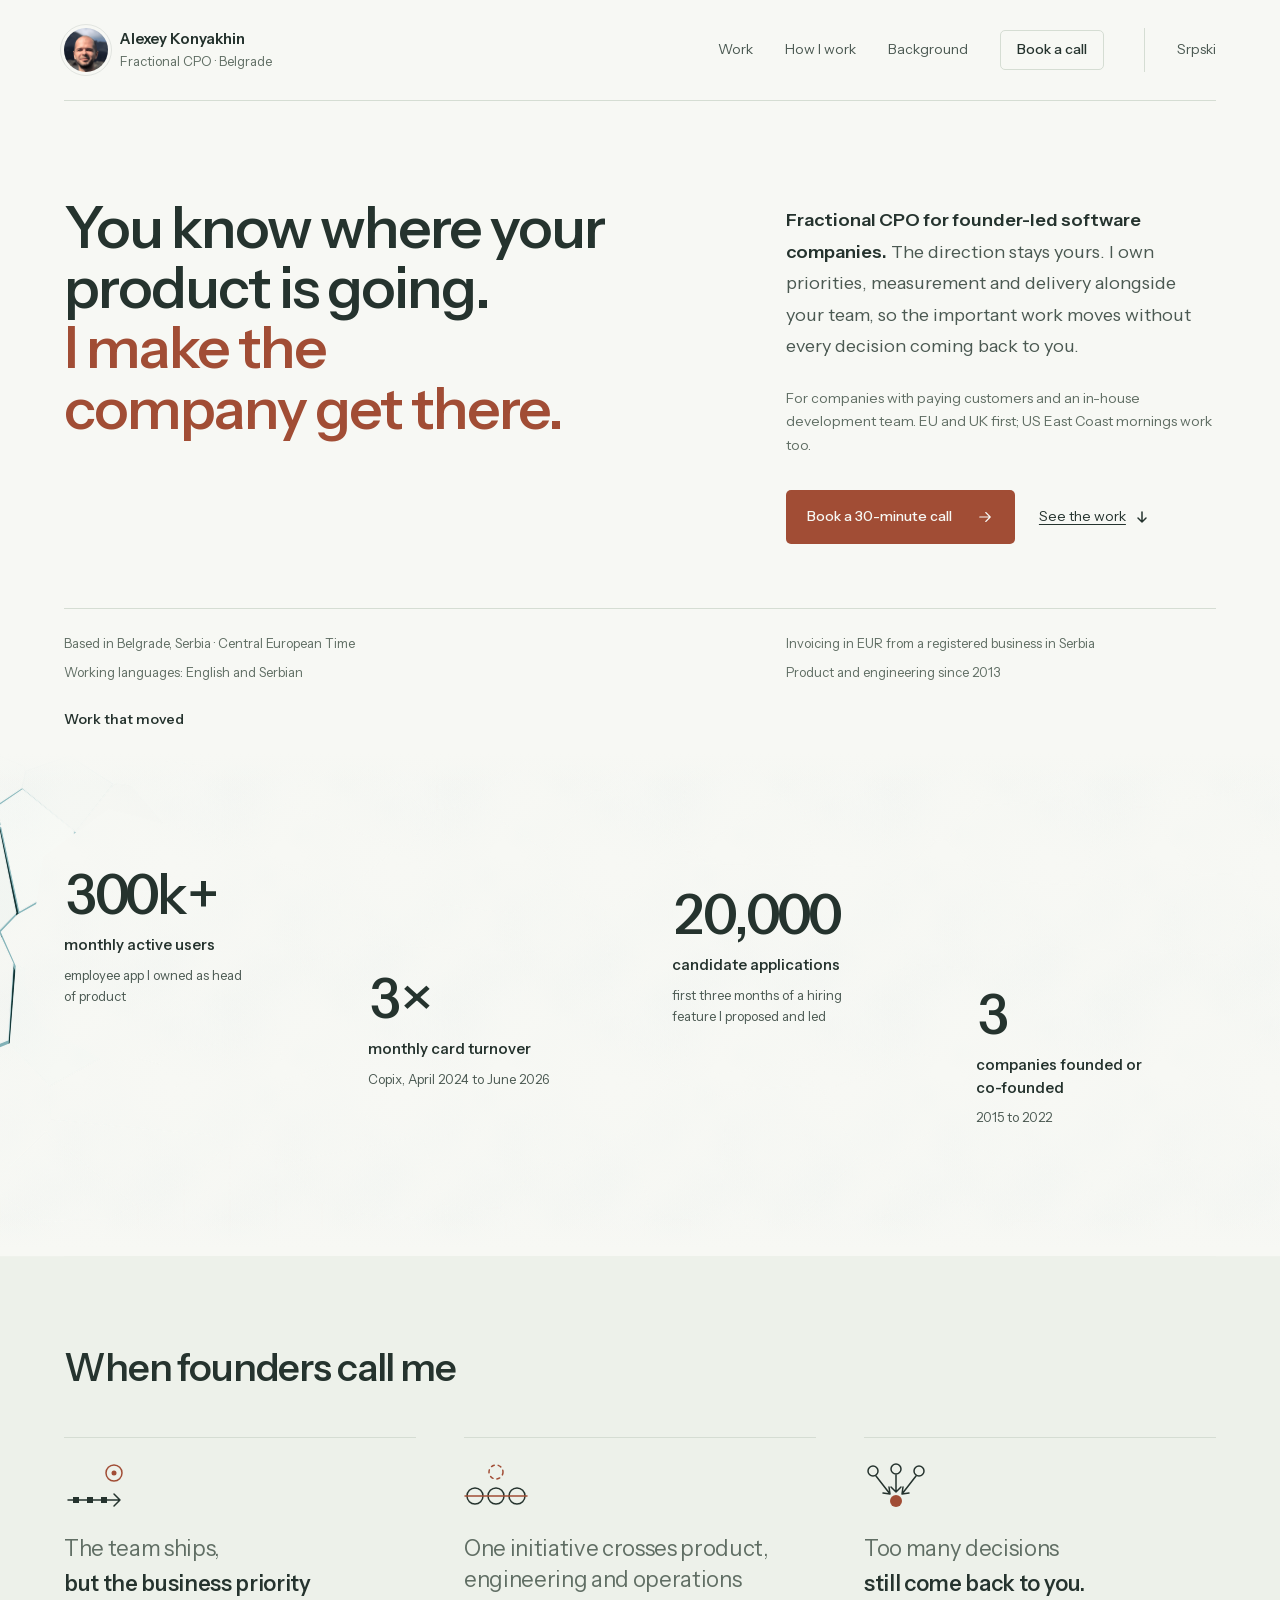
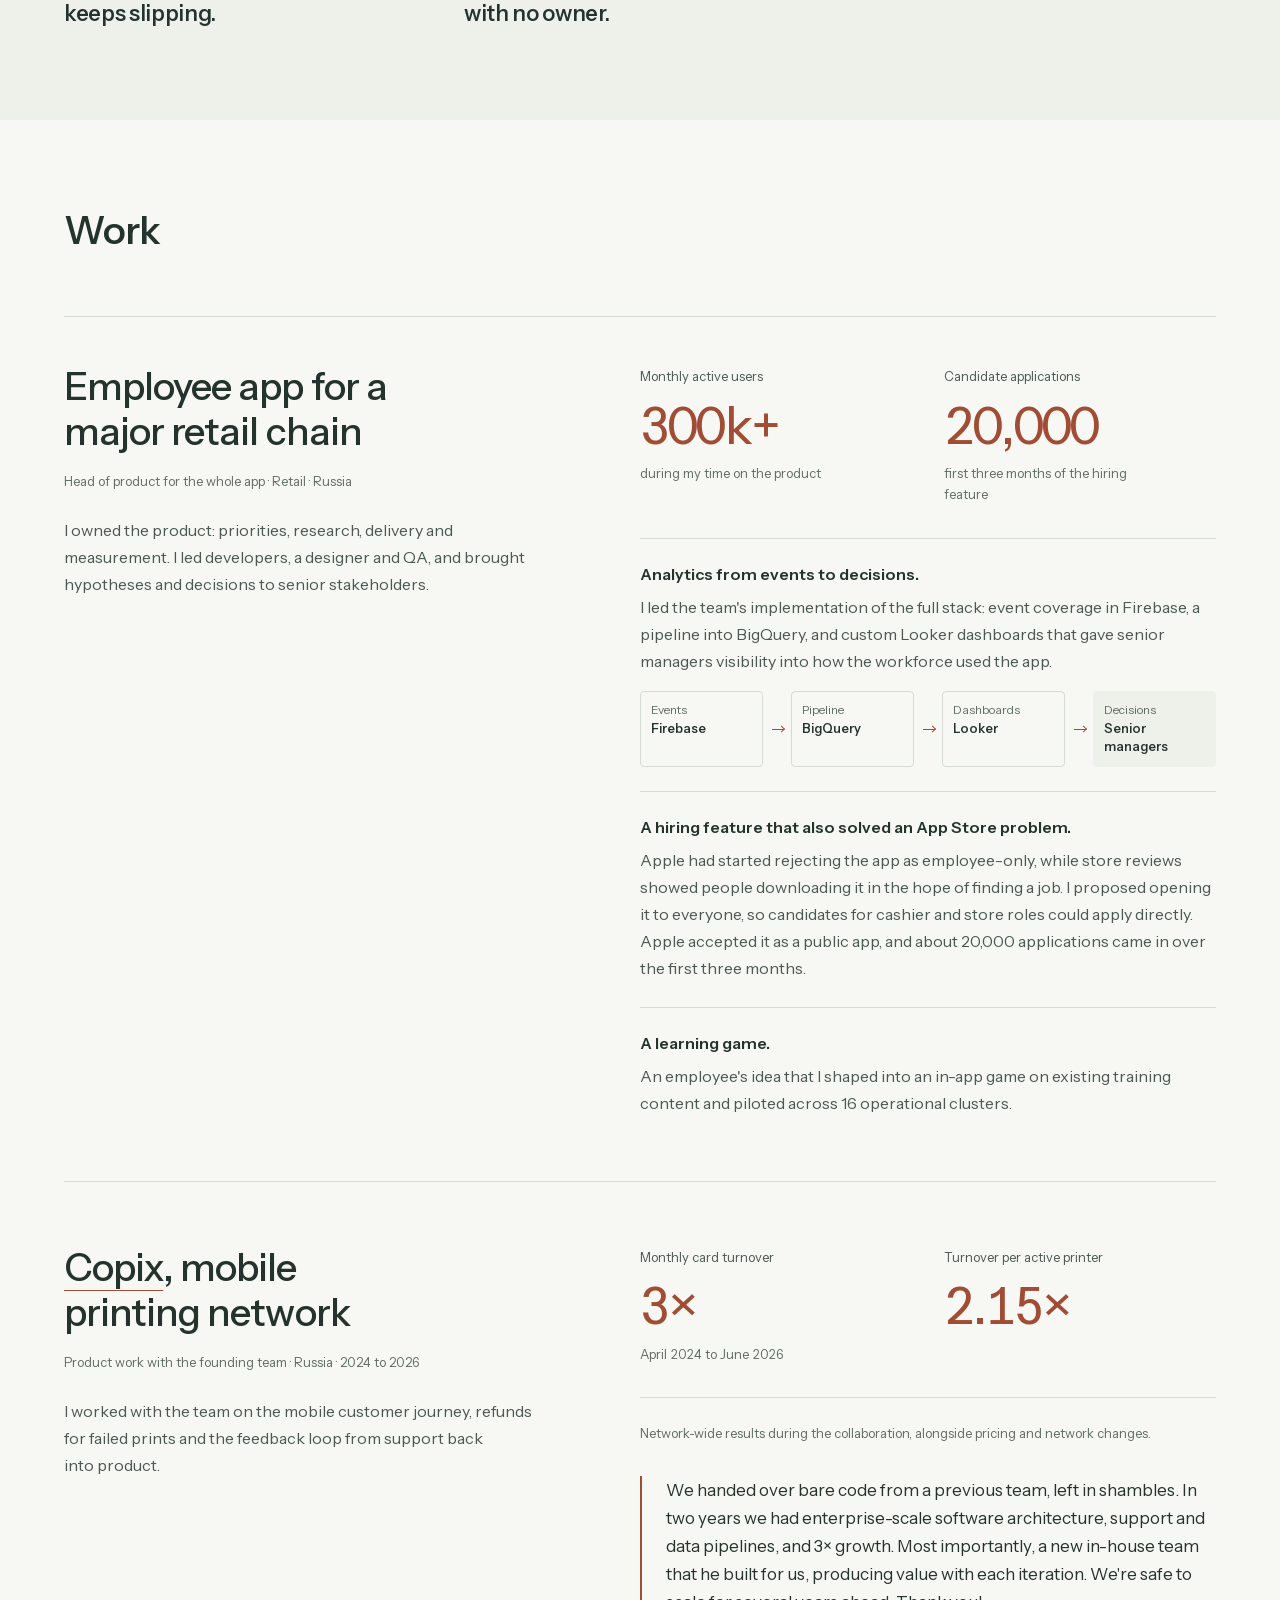
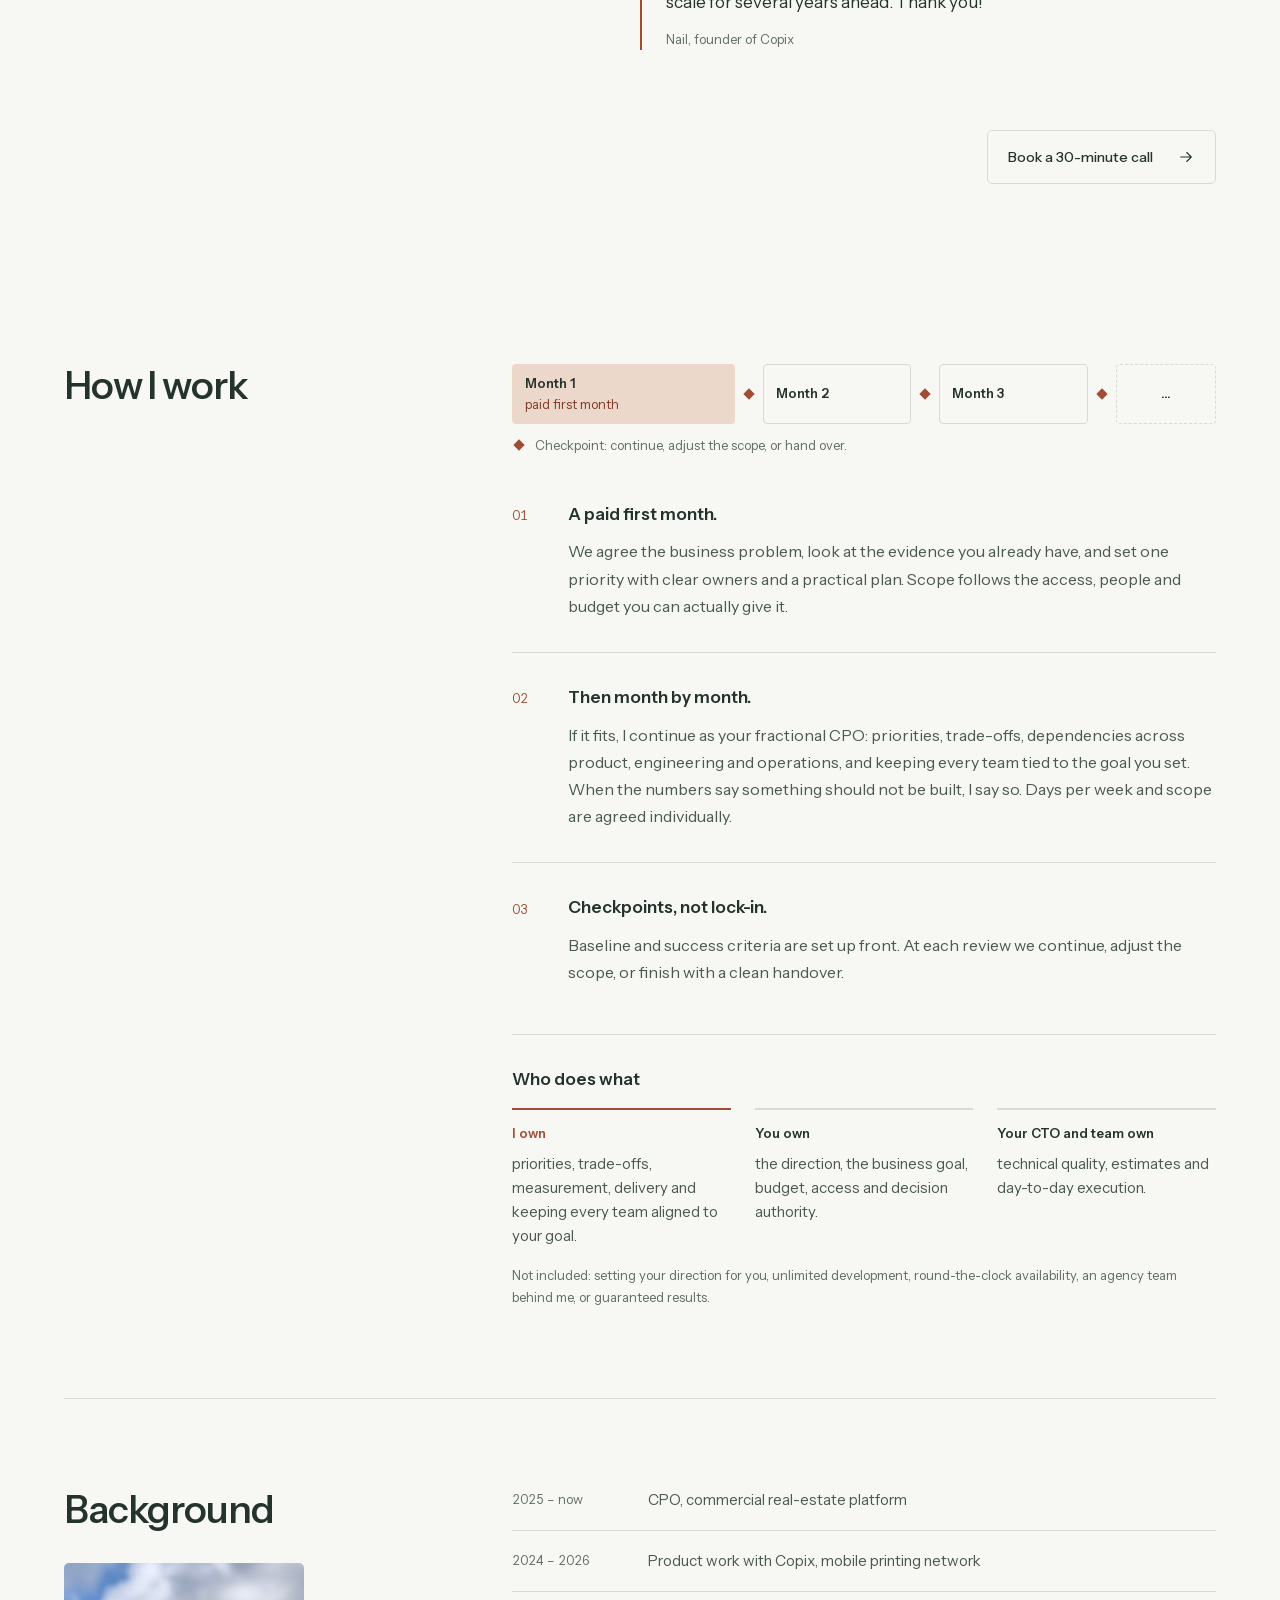
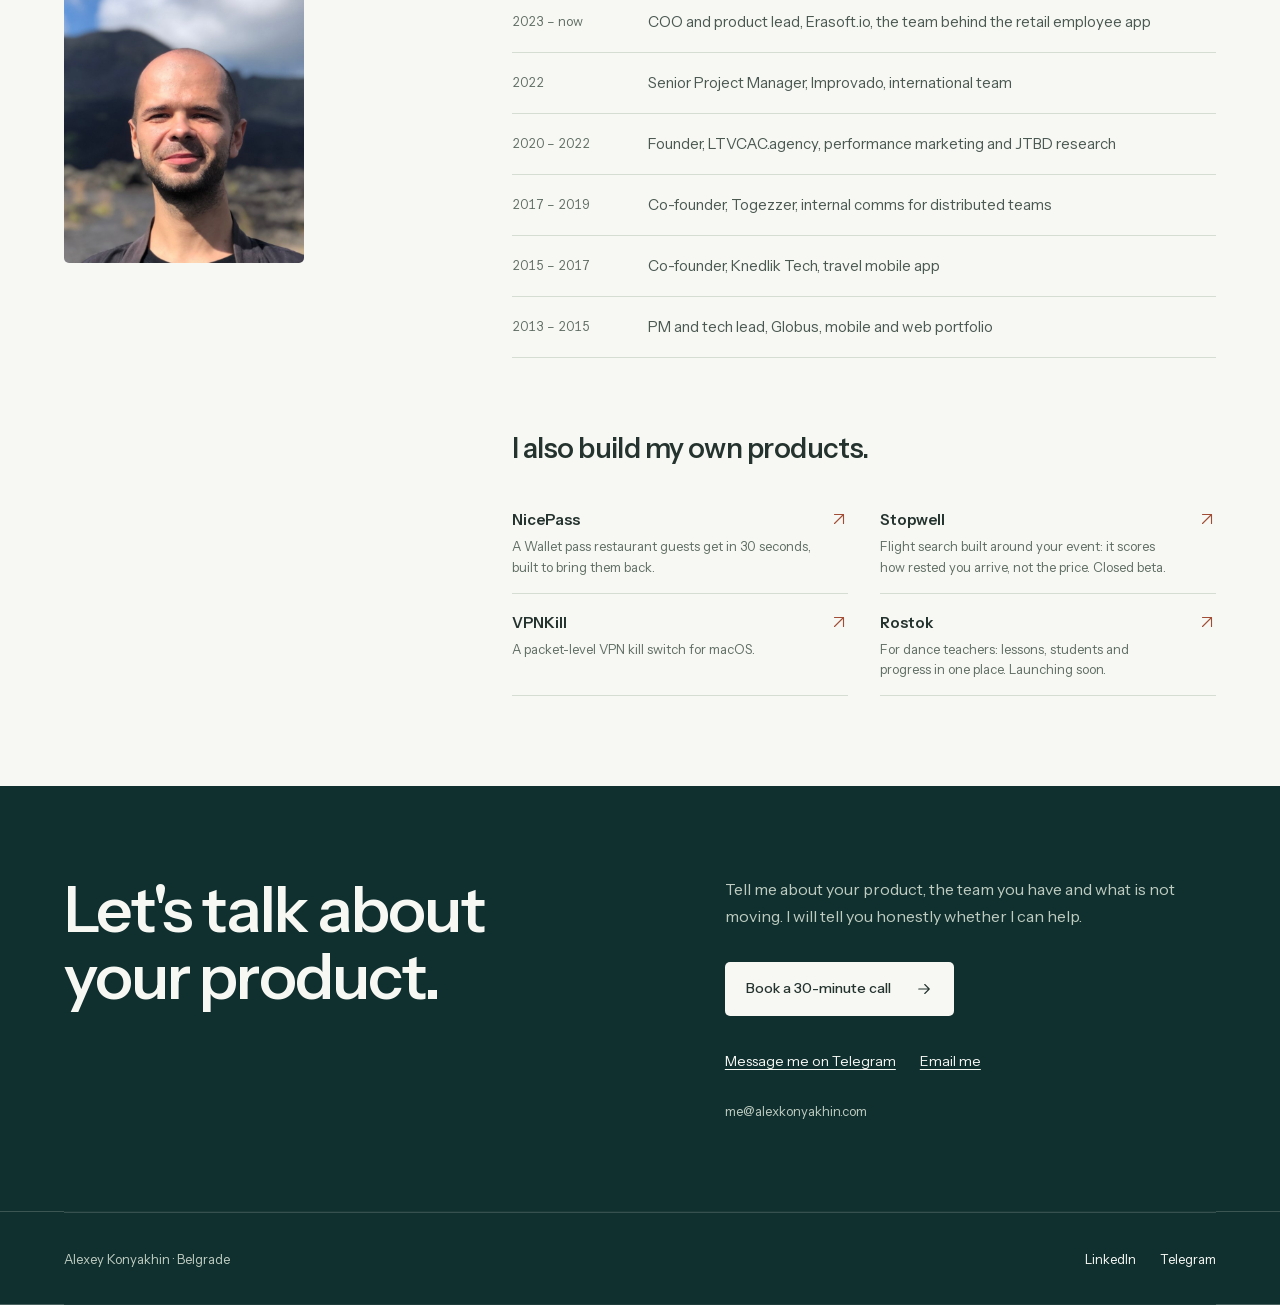
==== index.html @ 94ba1410 "Say the direction stays with the founder New hero: 'You know where your product is going. I make the" ====
<!DOCTYPE html>
<html lang="en">
<head>
  <meta charset="UTF-8">
  <meta name="viewport" content="width=device-width, initial-scale=1.0">
  <title>Alexey Konyakhin · Fractional CPO · Belgrade (CET)</title>
  <meta name="description" content="Fractional CPO based in Belgrade, Central European Time. You set the direction; I own priorities, measurement and delivery with your existing team. Paid first month, then monthly. EU, UK and US East Coast.">
  <link rel="canonical" href="https://alexkonyakhin.com/">
  <link rel="alternate" hreflang="en" href="https://alexkonyakhin.com/">
  <link rel="alternate" hreflang="sr-Latn" href="https://alexkonyakhin.com/sr/">
  <link rel="alternate" hreflang="x-default" href="https://alexkonyakhin.com/">
  <meta property="og:locale" content="en_GB">
  <meta property="og:type" content="website">
  <meta property="og:url" content="https://alexkonyakhin.com/">
  <meta property="og:title" content="You know where your product is going. I make the company get there.">
  <meta property="og:description" content="Fractional CPO for founder-led software companies. The direction stays yours. I own priorities, measurement and delivery alongside your team, so the important work moves without every decision coming back to you.">
  <meta property="og:image" content="https://alexkonyakhin.com/portrait.jpg">
  <meta property="og:image:alt" content="Alexey Konyakhin">
  <meta name="theme-color" content="#faf7f2">
  <link rel="icon" href="/ava_alex_konyakhin.png" type="image/png">
  <link rel="preload" href="/fonts/instrument-sans-latin.woff2" as="font" type="font/woff2" crossorigin>
  <link rel="stylesheet" href="/styles.css">
  <script src="/water.js" defer></script>
  <script src="/motion.js" defer></script>
  <script>
    document.documentElement.classList.add('lead-live');
    window.trackCta = function () {};
    if (['alexkonyakhin.com', 'www.alexkonyakhin.com'].includes(window.location.hostname)) {
      window.dataLayer = window.dataLayer || [];
      function gtag() { dataLayer.push(arguments); }
      gtag('js', new Date());
      gtag('config', 'G-K466B003HF');
      const analytics = document.createElement('script');
      analytics.async = true;
      analytics.src = 'https://www.googletagmanager.com/gtag/js?id=G-K466B003HF';
      document.head.appendChild(analytics);
      window.trackCta = function (cta, location) {
        gtag('event', 'cta_click', { cta: cta, location: location, lang: document.documentElement.lang.split('-')[0] });
      };
    }
  </script>
  <script type="application/ld+json">
  {
    "@context": "https://schema.org",
    "@type": "Person",
    "name": "Alexey Konyakhin",
    "jobTitle": "Fractional CPO",
    "url": "https://alexkonyakhin.com/",
    "image": "https://alexkonyakhin.com/ava_alex_konyakhin.png",
    "email": "mailto:me@alexkonyakhin.com",
    "description": "Fractional CPO for founder-led software companies in the EU and UK, based in Belgrade.",
    "address": { "@type": "PostalAddress", "addressLocality": "Belgrade", "addressCountry": "RS" },
    "sameAs": ["https://linkedin.com/in/alexkonyakhin", "https://t.me/pieceofwave"],
    "knowsLanguage": ["en", "sr", "ru"]
  }
  </script>
</head>
<body>
  <a class="skip-link" href="#main">Skip to content</a>
  <header class="site-header wrap">
    <a class="identity" href="/" aria-label="Alexey Konyakhin, home">
      <img src="/ava_alex_konyakhin.png" alt="Alexey Konyakhin" width="56" height="56" fetchpriority="high">
      <span><span class="identity-name">Alexey Konyakhin</span><span class="identity-role">Fractional CPO · Belgrade</span></span>
    </a>
    <nav aria-label="Main navigation">
      <a href="#work">Work</a>
      <a href="#how-i-work">How I work</a>
      <a href="#background">Background</a>
      <a class="nav-cta" data-cta="book_call" data-cta-location="header" href="https://calendar.app.google/ats6knZjWvwpJUbp9">Book a call</a>
      <a class="lang-switch" href="/sr/" lang="sr-Latn" hreflang="sr-Latn">Srpski</a>
    </nav>
  </header>

  <div class="page-shell">
  <main id="main" class="wrap" tabindex="-1">
    <section class="hero" aria-labelledby="hero-title">
      <div class="hero-main">
        <h1 id="hero-title">You know where your product is going. <span class="hero-role">I make the company get there.</span></h1>
        <div class="hero-summary">
          <p class="hero-intro"><strong>Fractional CPO for founder-led software companies.</strong> The direction stays yours. I own priorities, measurement and delivery alongside your team, so the important work moves without every decision coming back to you.</p>
          <p class="hero-fit">For companies with paying customers and an in-house development team. EU and UK first; US East Coast mornings work too.</p>
          <div class="actions">
            <a class="button" data-cta="book_call" data-cta-location="hero" href="https://calendar.app.google/ats6knZjWvwpJUbp9"><span>Book a 30-minute call</span><svg aria-hidden="true" width="18" height="18" viewBox="0 0 24 24" fill="none"><path d="M5 12h14m-6-6 6 6-6 6" stroke="currentColor" stroke-width="1.5" stroke-linecap="round" stroke-linejoin="round"/></svg></a>
            <a class="text-link" href="#work">See the work <svg aria-hidden="true" width="16" height="16" viewBox="0 0 16 16" fill="none"><path d="M8 3v10m-4-4 4 4 4-4" stroke="currentColor" stroke-width="1.5" stroke-linecap="round" stroke-linejoin="round"/></svg></a>
          </div>
        </div>
      </div>
      <ul class="trust-strip" aria-label="Location, languages and invoicing">
        <li>Based in Belgrade, Serbia · Central European Time</li>
        <li>Working languages: English and Serbian</li>
        <li>Invoicing in EUR from a registered business in Serbia</li>
        <li>Product and engineering since 2013</li>
      </ul>
    </section>

    <section class="proof-section" aria-labelledby="proof-title">
      <h2 class="proof-title" id="proof-title">Work that moved</h2>
      <div class="lead" data-lead>
        <canvas class="lead-canvas" data-lead-canvas aria-hidden="true"></canvas>
        <ul class="proof-band">
          <li data-floe>
            <span class="proof-figure">
              <strong class="proof-num">300k+</strong>
            </span>
            <span class="proof-label">monthly active users</span>
            <span class="proof-note">employee app I owned as head of product</span>
          </li>
          <li data-floe>
            <span class="proof-figure">
              <strong class="proof-num">3×</strong>
            </span>
            <span class="proof-label">monthly card turnover</span>
            <span class="proof-note">Copix, April 2024 to June 2026</span>
          </li>
          <li data-floe>
            <span class="proof-figure">
              <strong class="proof-num">20,000</strong>
            </span>
            <span class="proof-label">candidate applications</span>
            <span class="proof-note">first three months of a hiring feature I proposed and led</span>
          </li>
          <li data-floe>
            <span class="proof-figure">
              <strong class="proof-num">3</strong>
            </span>
            <span class="proof-label">companies founded or <span class="nowrap">co-founded</span></span>
            <span class="proof-note">2015 to 2022</span>
          </li>
        </ul>
      </div>
    </section>

    <section class="section situations-section" aria-labelledby="situations-title">
      <h2 id="situations-title">When founders call me</h2>
      <ul class="situations-compact">
        <li>
          <svg class="situation-art" aria-hidden="true" viewBox="0 0 64 48" fill="none" stroke-linecap="round" stroke-linejoin="round"><circle class="accent" cx="50" cy="11" r="8"/><circle class="accent-fill" cx="50" cy="11" r="2.5"/><path d="M4 38h52m-6-6 6 6-6 6"/><path class="solid" d="M9 35h6v6H9zM23 35h6v6h-6zM37 35h6v6h-6z"/></svg>
          <p><span>The team ships,</span> <strong>but the business priority keeps slipping.</strong></p>
        </li>
        <li>
          <svg class="situation-art" aria-hidden="true" viewBox="0 0 64 48" fill="none" stroke-linecap="round" stroke-linejoin="round"><circle cx="11" cy="34" r="8"/><circle cx="32" cy="34" r="8"/><circle cx="53" cy="34" r="8"/><path class="accent" d="M1 34h62"/><circle class="accent dashed" cx="32" cy="10" r="7"/></svg>
          <p><span>One initiative crosses product, engineering and operations</span> <strong>with no owner.</strong></p>
        </li>
        <li>
          <svg class="situation-art" aria-hidden="true" viewBox="0 0 64 48" fill="none" stroke-linecap="round" stroke-linejoin="round"><circle cx="9" cy="9" r="5"/><circle cx="32" cy="7" r="5"/><circle cx="55" cy="9" r="5"/><path d="M12 14 26 32m-1-7 1 7-7-1M32 13v17m-5-5 5 5 5-5M52 14 38 32m1-7-1 7 7-1"/><circle class="accent-fill" cx="32" cy="39" r="6"/></svg>
          <p><span>Too many decisions</span> <strong>still come back to you.</strong></p>
        </li>
      </ul>
    </section>

    <section id="work" class="section work" aria-labelledby="work-title">
      <h2 id="work-title">Work</h2>
      <article class="case" aria-labelledby="retail-title">
        <div class="case-overview">
          <div class="case-heading">
            <h3 id="retail-title">Employee app for a major retail chain</h3>
            <p class="case-context">Head of product for the whole app · Retail · Russia</p>
          </div>
          <p>I owned the product: priorities, research, delivery and measurement. I led developers, a designer and QA, and brought hypotheses and decisions to senior stakeholders.</p>
        </div>
        <div class="case-detail">
          <dl class="case-results">
            <div><dt>Monthly active users</dt><dd>300k+ <span>during my time on the product</span></dd></div>
            <div><dt>Candidate applications</dt><dd>20,000 <span>first three months of the hiring feature</span></dd></div>
          </dl>
          <div class="case-contribution">
            <h4>Analytics from events to decisions.</h4>
            <p>I led the team's implementation of the full stack: event coverage in Firebase, a pipeline into BigQuery, and custom Looker dashboards that gave senior managers visibility into how the workforce used the app.</p>
            <ol class="pipeline" aria-label="Analytics pipeline">
              <li><span>Events</span>Firebase</li>
              <li><span>Pipeline</span>BigQuery</li>
              <li><span>Dashboards</span>Looker</li>
              <li><span>Decisions</span>Senior managers</li>
            </ol>
          </div>
          <div class="case-contribution">
            <h4>A hiring feature that also solved an App Store problem.</h4>
            <p>Apple had started rejecting the app as employee-only, while store reviews showed people downloading it in the hope of finding a job. I proposed opening it to everyone, so candidates for cashier and store roles could apply directly. Apple accepted it as a public app, and about 20,000 applications came in over the first three months.</p>
          </div>
          <div class="case-contribution">
            <h4>A learning game.</h4>
            <p>An employee's idea that I shaped into an in-app game on existing training content and piloted across 16 operational clusters.</p>
          </div>
        </div>
      </article>
      <article class="case" aria-labelledby="copix-title">
        <div class="case-overview">
          <div class="case-heading">
            <h3 id="copix-title"><a href="https://copix.app/">Copix</a>, mobile printing network</h3>
            <p class="case-context">Product work with the founding team · Russia · 2024 to 2026</p>
          </div>
          <p>I worked with the team on the mobile customer journey, refunds for failed prints and the feedback loop from support back into product.</p>
        </div>
        <div class="case-detail">
          <dl class="case-results">
            <div><dt>Monthly card turnover</dt><dd>3× <span>April 2024 to June 2026</span></dd></div>
            <div><dt>Turnover per active printer</dt><dd>2.15×</dd></div>
          </dl>
          <p class="case-note">Network-wide results during the collaboration, alongside pricing and network changes.</p>
          <figure class="quote">
            <blockquote><p>We handed over bare code from a previous team, left in shambles. In two years we had enterprise-scale software architecture, support and data pipelines, and 3× growth. Most importantly, a new in-house team that he built for us, producing value with each iteration. We're safe to scale for several years ahead. Thank you!</p></blockquote>
            <figcaption>Nail, founder of Copix</figcaption>
          </figure>
        </div>
      </article>
      <div class="work-contact"><a class="button" data-cta="book_call" data-cta-location="work" href="https://calendar.app.google/ats6knZjWvwpJUbp9"><span>Book a 30-minute call</span><svg aria-hidden="true" width="18" height="18" viewBox="0 0 24 24" fill="none"><path d="M5 12h14m-6-6 6 6-6 6" stroke="currentColor" stroke-width="1.5" stroke-linecap="round" stroke-linejoin="round"/></svg></a></div>
    </section>

    <section id="how-i-work" class="section" aria-labelledby="process-title">
      <h2 id="process-title">How I work</h2>
      <figure class="engagement">
        <div class="engagement-track" aria-hidden="true">
          <span class="engagement-month engagement-paid"><b>Month 1</b><span>paid first month</span></span>
          <i></i>
          <span class="engagement-month"><b>Month 2</b></span>
          <i></i>
          <span class="engagement-month"><b>Month 3</b></span>
          <i></i>
          <span class="engagement-month engagement-open"><b>…</b></span>
        </div>
        <figcaption>Checkpoint: continue, adjust the scope, or hand over.</figcaption>
      </figure>
      <ol class="steps">
        <li>
          <h3>A paid first month.</h3>
          <p>We agree the business problem, look at the evidence you already have, and set one priority with clear owners and a practical plan. Scope follows the access, people and budget you can actually give it.</p>
        </li>
        <li>
          <h3>Then month by month.</h3>
          <p>If it fits, I continue as your fractional CPO: priorities, trade-offs, dependencies across product, engineering and operations, and keeping every team tied to the goal you set. When the numbers say something should not be built, I say so. Days per week and scope are agreed individually.</p>
        </li>
        <li>
          <h3>Checkpoints, not lock-in.</h3>
          <p>Baseline and success criteria are set up front. At each review we continue, adjust the scope, or finish with a clean handover.</p>
        </li>
      </ol>
      <div class="responsibilities">
        <h3>Who does what</h3>
        <dl class="roles">
          <div>
            <dt>I own</dt>
            <dd>priorities, trade-offs, measurement, delivery and keeping every team aligned to your goal.</dd>
          </div>
          <div>
            <dt>You own</dt>
            <dd>the direction, the business goal, budget, access and decision authority.</dd>
          </div>
          <div>
            <dt>Your CTO and team own</dt>
            <dd>technical quality, estimates and day-to-day execution.</dd>
          </div>
        </dl>
        <p class="scope-note">Not included: setting your direction for you, unlimited development, round-the-clock availability, an agency team behind me, or guaranteed results.</p>
      </div>
    </section>

    <section id="background" class="section background" aria-labelledby="background-title">
      <div class="background-head">
        <h2 id="background-title">Background</h2>
        <img class="portrait" src="/portrait.jpg" alt="Alexey Konyakhin" width="688" height="860" loading="lazy" decoding="async">
      </div>
      <dl class="timeline">
        <div><dt>2025 – now</dt><dd>CPO, commercial real-estate platform</dd></div>
        <div><dt>2024 – 2026</dt><dd>Product work with Copix, mobile printing network</dd></div>
        <div><dt>2023 – now</dt><dd>COO and product lead, Erasoft.io, the team behind the retail employee app</dd></div>
        <div><dt>2022</dt><dd>Senior Project Manager, Improvado, international team</dd></div>
        <div><dt>2020 – 2022</dt><dd>Founder, LTVCAC.agency, performance marketing and JTBD research</dd></div>
        <div><dt>2017 – 2019</dt><dd>Co-founder, Togezzer, internal comms for distributed teams</dd></div>
        <div><dt>2015 – 2017</dt><dd>Co-founder, Knedlik Tech, travel mobile app</dd></div>
        <div><dt>2013 – 2015</dt><dd>PM and tech lead, Globus, mobile and web portfolio</dd></div>
      </dl>
      <div class="maker-work">
        <p>I also build my own products.</p>
        <div class="project-links" aria-label="Own products">
          <a href="https://nicepass.cc/"><span><span class="project-name">NicePass</span><span class="project-note">A Wallet pass restaurant guests get in 30 seconds, built to bring them back.</span></span><svg aria-hidden="true" width="18" height="18" viewBox="0 0 24 24" fill="none"><path d="M6 18 18 6M6 6h12v12" stroke="currentColor" stroke-width="1.5" stroke-linecap="round" stroke-linejoin="round"/></svg></a>
          <a href="https://stopwell.app/"><span><span class="project-name">Stopwell</span><span class="project-note">Flight search built around your event: it scores how rested you arrive, not the price. Closed beta.</span></span><svg aria-hidden="true" width="18" height="18" viewBox="0 0 24 24" fill="none"><path d="M6 18 18 6M6 6h12v12" stroke="currentColor" stroke-width="1.5" stroke-linecap="round" stroke-linejoin="round"/></svg></a>
          <a href="https://vpnkill.com/"><span><span class="project-name">VPNKill</span><span class="project-note">A packet-level VPN kill switch for macOS.</span></span><svg aria-hidden="true" width="18" height="18" viewBox="0 0 24 24" fill="none"><path d="M6 18 18 6M6 6h12v12" stroke="currentColor" stroke-width="1.5" stroke-linecap="round" stroke-linejoin="round"/></svg></a>
          <a href="https://rostok.dance/"><span><span class="project-name">Rostok</span><span class="project-note">For dance teachers: lessons, students and progress in one place. Launching soon.</span></span><svg aria-hidden="true" width="18" height="18" viewBox="0 0 24 24" fill="none"><path d="M6 18 18 6M6 6h12v12" stroke="currentColor" stroke-width="1.5" stroke-linecap="round" stroke-linejoin="round"/></svg></a>
        </div>
      </div>
    </section>

    <section id="contact" class="section contact" aria-labelledby="contact-title">
      <h2 id="contact-title">Let's talk about your product.</h2>
      <p>Tell me about your product, the team you have and what is not moving. I will tell you honestly whether I can help.</p>
      <div class="contact-options">
        <a class="button" data-cta="book_call" data-cta-location="contact" href="https://calendar.app.google/ats6knZjWvwpJUbp9"><span>Book a 30-minute call</span><svg aria-hidden="true" width="18" height="18" viewBox="0 0 24 24" fill="none"><path d="M5 12h14m-6-6 6 6-6 6" stroke="currentColor" stroke-width="1.5" stroke-linecap="round" stroke-linejoin="round"/></svg></a>
        <a class="text-link" data-cta="telegram" data-cta-location="contact" href="https://t.me/pieceofwave">Message me on Telegram</a>
        <a class="text-link" data-cta="email" data-cta-location="contact" href="mailto:me@alexkonyakhin.com">Email me</a>
      </div>
      <p class="email-address">me@alexkonyakhin.com</p>
    </section>
  </main>
  </div>

  <footer class="site-footer wrap">
    <p>Alexey Konyakhin · Belgrade</p>
    <div class="social-links">
      <a href="https://linkedin.com/in/alexkonyakhin">LinkedIn</a>
      <a href="https://t.me/pieceofwave">Telegram</a>
    </div>
  </footer>
  <script>
    document.addEventListener('click', function (event) {
      var link = event.target.closest('[data-cta]');
      if (link) { window.trackCta(link.getAttribute('data-cta'), link.getAttribute('data-cta-location')); }
    });
  </script>
</body>
</html>
---- styles.css ----
/* Instrument Sans: self-hosted Latin and Latin Extended; SIL OFL. */
@font-face {
  font-family: 'Instrument Sans';
  font-style: normal;
  font-weight: 400 700;
  font-stretch: 100%;
  font-display: swap;
  src: url(/fonts/instrument-sans-latin-ext.woff2) format('woff2');
  unicode-range: U+0100-02BA, U+02BD-02C5, U+02C7-02CC, U+02CE-02D7, U+02DD-02FF, U+0304, U+0308, U+0329, U+1D00-1DBF, U+1E00-1E9F, U+1EF2-1EFF, U+2020, U+20A0-20AB, U+20AD-20C4, U+2113, U+2C60-2C7F, U+A720-A7FF;
}
@font-face {
  font-family: 'Instrument Sans';
  font-style: normal;
  font-weight: 400 700;
  font-stretch: 100%;
  font-display: swap;
  src: url(/fonts/instrument-sans-latin.woff2) format('woff2');
  unicode-range: U+0000-00FF, U+0131, U+0152-0153, U+02BB-02BC, U+02C6, U+02DA, U+02DC, U+0304, U+0308, U+0329, U+2000-206F, U+20AC, U+2122, U+2191, U+2193, U+2212, U+2215, U+FEFF, U+FFFD;
}

:root {
  color-scheme: light;
  --paper: #f7f8f4;
  --cream: #edf1ea;
  --ink: #25332e;
  --body: #4b5952;
  --muted: #606e64;
  --line: #d5ddd3;
  --rust: #a14d35;
  --rust-deep: #803b29;
  --rust-tint: #ecd8cb;
  --on-ink: #f7f8f4;
  --on-ink-muted: #becbc0;
  --deep: #10302f;
  --focus: var(--rust);
  --display: var(--sans);
  --sans: 'Instrument Sans', -apple-system, BlinkMacSystemFont, 'Segoe UI', Roboto, Helvetica, Arial, sans-serif;
  --ease-out: cubic-bezier(.16, 1, .3, 1);
  --space-1: .25rem;
  --space-2: .5rem;
  --space-3: .75rem;
  --space-4: 1rem;
  --space-5: 1.5rem;
  --space-6: 2rem;
  --space-7: 3rem;
  --space-8: 4rem;
  --space-9: 6rem;
  --space-10: 8rem;
  --page-width: 72rem;
  --page-gutter: clamp(1.25rem, 5vw, 4rem);
  --section-gap: clamp(3.5rem, 7vw, 6rem);
  --hero-gap: clamp(3rem, 6vw, 5.5rem);
}

*, *::before, *::after { box-sizing: border-box; }
html { scrollbar-color: #a5b4a7 var(--paper); scroll-behavior: smooth; }
body { margin: 0; background: var(--paper); color: var(--ink); font-family: var(--sans); font-size: 1rem; line-height: 1.7; -webkit-font-smoothing: antialiased; }
::selection { color: var(--ink); background: var(--rust-tint); }
a { color: inherit; text-decoration-color: currentColor; text-underline-offset: .23em; text-decoration-thickness: 1px; transition: color .18s ease-out; }
a:hover { color: var(--rust); }
a:focus-visible, main:focus-visible { outline: 2px solid var(--focus); outline-offset: 5px; }
img, svg { display: block; max-width: 100%; }
p, h1, h2, h3, h4, dl, dd { margin: 0; }
p { color: var(--body); }
h1, h2, h3 { text-wrap: balance; }
h1, h2 { font-family: var(--display); font-weight: 550; }
h1 { font-size: clamp(2.75rem, 4.5vw, 4rem); font-weight: 550; line-height: 1.045; letter-spacing: -.035em; }
h2 { font-size: clamp(2rem, 3vw, 2.625rem); line-height: 1.12; letter-spacing: -.03em; }
h3, h4 { font-size: 1.0625rem; line-height: 1.45; font-weight: 600; }
section[id] { scroll-margin-top: var(--space-7); }
.wrap { width: min(var(--page-width), calc(100% - var(--page-gutter) * 2)); margin-inline: auto; }
.skip-link { position: absolute; z-index: 10; top: var(--space-2); left: var(--space-2); padding: var(--space-3) var(--space-4); background: var(--ink); color: var(--paper); transform: translateY(-180%); }
.skip-link:focus { transform: translateY(0); }
.nowrap { white-space: nowrap; }

/* A small personal masthead. The portrait appears only here. */
.site-header { display: flex; justify-content: space-between; align-items: center; gap: var(--space-6); padding-block: 1.75rem; border-bottom: 1px solid var(--line); }
.identity { display: flex; gap: var(--space-3); align-items: center; text-decoration: none; flex-shrink: 0; }
.identity img { width: 44px; height: 44px; border-radius: 50%; object-fit: cover; outline: 1px solid rgb(37 51 46 / .1); outline-offset: 3px; }
.identity-name { display: block; font-size: .9375rem; font-weight: 600; line-height: 1.5; letter-spacing: -.01em; }
.identity-role { display: block; font-size: .8125rem; color: var(--muted); line-height: 1.6; }
nav { display: flex; gap: var(--space-6); align-items: center; }
nav a { display: inline-flex; align-items: center; min-height: 44px; font-size: .875rem; color: var(--body); text-decoration: none; white-space: nowrap; }
nav a:hover { text-decoration: underline; }
.nav-cta { min-height: 40px; padding-inline: var(--space-4); border: 1px solid var(--line); border-radius: 5px; color: var(--ink); font-weight: 500; transition: color .18s ease-out, border-color .18s ease-out; }
nav a.nav-cta:hover { border-color: var(--rust); color: var(--rust); text-decoration: none; }
.lang-switch { margin-left: var(--space-2); padding-left: var(--space-6); border-left: 1px solid var(--line); }

/* Title and argument are distinct, aligned parts of the same opening. */
.hero { padding-top: clamp(3.5rem, 7.5vw, 7rem); }
.hero-main { display: grid; grid-template-columns: minmax(0, 1.5fr) minmax(0, 1fr); align-items: start; gap: var(--hero-gap); }
.hero-role { display: block; color: var(--rust); }
.hero-summary { padding-top: var(--space-2); }
.hero-intro { font-size: 1.125rem; line-height: 1.75; max-width: 42ch; text-wrap: pretty; }
.hero-intro strong { font-weight: 600; color: var(--ink); }
.hero-fit { margin-top: var(--space-5); font-size: .875rem; line-height: 1.7; color: var(--muted); max-width: 48ch; }
.actions { display: flex; flex-wrap: wrap; align-items: center; gap: var(--space-3) var(--space-5); margin-top: var(--space-6); }
.button { display: inline-flex; align-items: center; justify-content: space-between; gap: var(--space-5); min-height: 54px; padding: .9375rem 1.25rem; border: 1px solid transparent; border-radius: 5px; background: var(--rust); color: var(--paper); font-size: .875rem; font-weight: 500; line-height: 1.5; text-align: left; text-decoration: none; transition: background-color .2s ease, color .2s ease, border-color .2s ease, transform 160ms var(--ease-out); }
.button svg { flex-shrink: 0; transition: transform .25s var(--ease-out); }
.button:hover { color: var(--paper); background: var(--rust-deep); }

.button:active { background: var(--ink); }
.text-link { display: inline-flex; align-items: center; gap: var(--space-2); min-height: 44px; font-size: .875rem; line-height: 1.5; }
.text-link svg { flex-shrink: 0; }
.trust-strip { display: grid; grid-template-columns: minmax(0, 1.5fr) minmax(0, 1fr); gap: var(--space-2) var(--hero-gap); margin: var(--space-8) 0 0; padding: var(--space-5) 0; border-top: 1px solid var(--line); list-style: none; font-size: .8125rem; line-height: 1.65; color: var(--muted); }

/* Proof is set like figures in a report, with its qualifications attached.
   The caption sits on the paper just above the ice it names. */
.proof-title { padding-bottom: var(--space-4); font-size: .875rem; font-weight: 550; line-height: 1.6; letter-spacing: 0; }
.proof-band { display: grid; grid-template-columns: repeat(4, minmax(0, 1fr)); gap: var(--space-6); margin: 0; padding: 0; list-style: none; }
.proof-band li { display: flex; flex-direction: column; align-items: flex-start; }
.proof-num { margin-bottom: var(--space-4); font-family: var(--display); font-size: clamp(2.5rem, 4vw, 3.5rem); font-weight: 450; line-height: 1; letter-spacing: -.035em; font-variant-numeric: lining-nums tabular-nums; }
.proof-label { font-size: .875rem; line-height: 1.5; }
.proof-note { max-width: 27ch; margin-top: var(--space-2); font-size: .8125rem; line-height: 1.65; color: var(--muted); }

/* The lead: an icebreaker's channel through the page's own paper. Without
   JavaScript the figures rest on static floes in open water; with it, one
   canvas draws the sheet, plates and water behind the same native text. */
.lead {
  position: relative;
  isolation: isolate;
  padding-block: 7.5rem 8rem;
  border: 0;
  background: var(--deep);
  box-shadow: 0 0 0 100vmax var(--deep);
  clip-path: inset(0 -100vmax);
}
.lead-canvas { display: none; position: absolute; z-index: -1; top: 0; left: calc((100% - 100vw) / 2); width: 100vw; height: 100%; pointer-events: none; }
.lead .proof-band { align-items: start; justify-items: start; gap: 4.5rem clamp(2.75rem, 5vw, 4.5rem); }
.lead [data-floe] { position: relative; filter: drop-shadow(0 5px 0 #86b4ba) drop-shadow(4px 10px 8px rgb(2 14 17 / .5)); }
.lead [data-floe]::before {
  content: "";
  position: absolute;
  z-index: -1;
  inset: -1.5rem -1.75rem -1.75rem;
  background: linear-gradient(160deg, #fdfefc, #edf3f1);
  clip-path: polygon(5% 8%, 39% 0, 84% 5%, 100% 33%, 95% 83%, 66% 100%, 20% 95%, 0 60%);
}
.lead [data-floe]:nth-child(even)::before { clip-path: polygon(0 24%, 22% 2%, 71% 0, 97% 16%, 100% 68%, 80% 98%, 31% 100%, 4% 80%); }
.lead [data-floe]:nth-child(2) { margin-top: 6.5rem; }
.lead [data-floe]:nth-child(3) { margin-top: 1.25rem; }
.lead [data-floe]:nth-child(4) { margin-top: 7.5rem; }
.lead .proof-figure { display: block; margin-bottom: var(--space-3); font-size: clamp(2.5rem, 4.4vw, 4rem); line-height: 1; }
.lead .proof-num { display: block; margin: 0; font-size: inherit; font-weight: 500; letter-spacing: -.04em; }
.lead .proof-label { font-size: .9375rem; font-weight: 550; line-height: 1.5; }
.lead .proof-note { max-width: 21ch; color: var(--body); line-height: 1.6; }
.lead-live .lead { background: var(--paper); box-shadow: 0 0 0 100vmax var(--paper); }
.lead-live .lead-canvas { display: block; }
.lead-live .lead [data-floe] { filter: none; }
.lead-live .lead [data-floe]::before { display: none; }

/* Open case studies: the brief on the left, the evidence on the right. */
.section { padding-block: var(--section-gap); }
.work > h2 { margin-bottom: var(--space-8); }
.case { display: grid; grid-template-columns: minmax(0, 1fr) minmax(0, 1.2fr); gap: var(--space-9); padding-block: var(--space-7) var(--space-8); border-top: 1px solid var(--line); }
.case + .case { padding-top: var(--space-8); }
.case-heading { margin-bottom: var(--space-5); }
.case-heading h3 { max-width: 23ch; font-family: var(--display); font-size: clamp(1.875rem, 3vw, 2.625rem); font-weight: 500; line-height: 1.17; letter-spacing: -.025em; }
.case-heading h3 a { text-decoration-color: var(--rust); }
.case-context { margin-top: var(--space-4); font-size: .8125rem; line-height: 1.65; color: var(--muted); }
.case-overview > p { max-width: 48ch; font-size: 1rem; text-wrap: pretty; }
.case-results { display: grid; grid-template-columns: repeat(2, minmax(0, 1fr)); gap: var(--space-6); padding-bottom: var(--space-6); }
.case-results dt { margin-bottom: var(--space-3); font-size: .8125rem; color: var(--body); }
.case-results dd { font-family: var(--display); font-size: clamp(2.75rem, 4vw, 3.5rem); line-height: 1; font-weight: 450; letter-spacing: -.035em; color: var(--rust); font-variant-numeric: lining-nums tabular-nums; }
.case-results dd span { display: block; max-width: 24ch; margin-top: var(--space-3); font-family: var(--sans); font-size: .8125rem; line-height: 1.65; letter-spacing: 0; font-weight: 400; color: var(--muted); }
.case-contribution { padding-block: var(--space-5); border-top: 1px solid var(--line); }
.case-contribution:last-child { padding-bottom: 0; }
.case-contribution h4 { margin-bottom: var(--space-2); font-size: 1rem; }
.case-contribution p { font-size: 1rem; line-height: 1.7; }
/* The analytics stack as the path it is: four stops, one direction. */
.pipeline { display: grid; grid-template-columns: repeat(4, minmax(0, 1fr)); gap: var(--space-3) 1.75rem; margin: var(--space-4) 0 0; padding: 0; list-style: none; font-size: .8125rem; font-weight: 550; line-height: 1.4; }
.pipeline li { position: relative; padding: .625rem .625rem; border: 1px solid var(--line); border-radius: 4px; }
.pipeline li span { display: block; font-size: .75rem; font-weight: 400; color: var(--muted); }
.pipeline li + li::before { content: ""; position: absolute; top: 50%; left: -1.25rem; width: .75rem; height: 1px; background: var(--rust); }
.pipeline li + li::after { content: ""; position: absolute; top: 50%; left: -.8125rem; width: 5px; height: 5px; border: solid var(--rust); border-width: 1px 1px 0 0; transform: translateY(-50%) rotate(45deg); transform-origin: center; margin-top: .5px; }
.pipeline li:last-child { background: var(--cream); border-color: transparent; }
.case-note { padding-top: var(--space-5); border-top: 1px solid var(--line); font-size: .8125rem; color: var(--muted); }
.quote { margin: var(--space-6) 0 0; padding-left: var(--space-5); border-left: 2px solid var(--rust); }
.quote blockquote { margin: 0; }
.quote p { font-size: 1.0625rem; line-height: 1.65; color: var(--ink); text-wrap: pretty; }
.quote figcaption { margin-top: var(--space-3); font-size: .8125rem; color: var(--muted); }
.work-contact { display: flex; justify-content: flex-end; padding-top: var(--space-4); }
.work-contact .button { background: transparent; color: var(--ink); border-color: var(--line); }
.work-contact .button:hover { border-color: var(--rust); color: var(--rust); }

/* A quieter change of paper marks the move from evidence to fit. */
.situations-section { background: var(--cream); box-shadow: 0 0 0 100vmax var(--cream); clip-path: inset(0 -100vmax); }
.situations-section h2 { margin-bottom: var(--space-7); }
/* Three parallel situations, each with its own picture. The quiet clause sets
   the scene; the strong one is the part a founder recognises. */
.situations-compact { display: grid; grid-template-columns: repeat(3, minmax(0, 1fr)); gap: var(--space-7); margin: 0; padding: 0; list-style: none; }
.situations-compact li { padding-top: var(--space-5); border-top: 1px solid var(--line); }
.situations-compact p { font-family: var(--display); font-size: clamp(1.1875rem, 1.75vw, 1.375rem); line-height: 1.4; letter-spacing: -.015em; color: var(--muted); text-wrap: pretty; }
.situations-compact strong { display: block; margin-top: var(--space-1); font-weight: 550; color: var(--ink); }
.situation-art { width: 4rem; height: 3rem; margin-bottom: var(--space-5); stroke: var(--ink); stroke-width: 1.5; overflow: visible; }
.situation-art .accent { stroke: var(--rust); }
.situation-art .accent-fill { fill: var(--rust); stroke: none; }
.situation-art .solid { fill: var(--ink); stroke: none; }
.situation-art .dashed { stroke-dasharray: 3 4; }

/* The same reading rail organizes process and background. */
#how-i-work, .background { display: grid; grid-template-columns: minmax(0, 1fr) minmax(0, 2fr); column-gap: var(--space-9); row-gap: var(--space-7); }
#how-i-work > h2 { grid-column: 1; grid-row: 1 / span 3; }
.background-head { grid-column: 1; grid-row: 1 / span 2; }
.portrait { width: min(100%, 15rem); height: auto; margin-top: var(--space-6); border-radius: 5px; }
/* The engagement at a glance: a paid month, then months divided by checkpoints. */
.engagement { grid-column: 2; margin: 0; font-size: .8125rem; line-height: 1.4; color: var(--muted); }
.engagement-track { display: flex; align-items: stretch; }
.engagement-month { flex: 1 1 0; display: flex; flex-direction: column; justify-content: center; gap: 2px; min-height: 3.75rem; padding: .5rem .75rem; border: 1px solid var(--line); border-radius: 4px; }
.engagement-month b { font-weight: 600; color: var(--ink); }
.engagement-paid { flex-grow: 1.6; background: var(--rust-tint); border-color: transparent; color: var(--rust-deep); }
.engagement-open { flex-grow: .6; align-items: center; border-style: dashed; }
.engagement-track i { position: relative; flex: 0 0 1.75rem; }
.engagement-track i::before, .engagement figcaption::before { content: ""; width: 8px; height: 8px; background: var(--rust); transform: rotate(45deg); }
.engagement-track i::before { position: absolute; top: calc(50% - 4px); left: calc(50% - 4px); }
.engagement figcaption { display: flex; align-items: center; gap: var(--space-3); margin-top: var(--space-3); padding-left: 3px; }
.engagement figcaption::before { flex-shrink: 0; }
.steps { display: grid; margin: 0; padding: 0; list-style: none; counter-reset: step; }
.steps li { display: grid; grid-template-columns: var(--space-6) minmax(0, 1fr); column-gap: var(--space-5); counter-increment: step; padding-block: var(--space-6); border-top: 1px solid var(--line); }
.steps li:first-child { padding-top: 0; border-top: 0; }
.steps li:last-child { padding-bottom: 0; }
.steps li::before { content: counter(step, decimal-leading-zero); grid-column: 1; grid-row: 1 / span 2; padding-top: .15rem; font-size: .8125rem; font-variant-numeric: tabular-nums; color: var(--rust); }
.steps li > * { grid-column: 2; }
.steps h3 { margin-bottom: var(--space-3); }
.steps p { max-width: 65ch; font-size: 1rem; }
.responsibilities { grid-column: 2; padding-top: var(--space-6); border-top: 1px solid var(--line); }
.responsibilities h3 { margin-bottom: var(--space-3); }
.responsibilities p { font-size: 1rem; }
.roles { display: grid; grid-template-columns: repeat(3, minmax(0, 1fr)); gap: var(--space-5); margin: var(--space-4) 0 0; }
.roles dt { margin-bottom: var(--space-2); padding-top: var(--space-3); border-top: 2px solid var(--line); font-size: .8125rem; font-weight: 600; color: var(--ink); }
.roles div:first-child dt { border-color: var(--rust); color: var(--rust); }
.roles dd { font-size: .9375rem; line-height: 1.6; color: var(--body); }
.responsibilities .scope-note { margin-top: var(--space-4); font-size: .8125rem; color: var(--muted); }
.background { border-top: 1px solid var(--line); }
.timeline { display: grid; margin: 0; }
.timeline > div { display: grid; grid-template-columns: 7rem minmax(0, 1fr); gap: var(--space-5); padding-block: 1.125rem; border-bottom: 1px solid var(--line); }
.timeline > div:first-child { padding-top: 0; }
.timeline dt { font-size: .8125rem; line-height: 1.8; color: var(--muted); font-variant-numeric: tabular-nums; }
.timeline dd { font-size: .9375rem; line-height: 1.6; color: var(--body); }
.maker-work { grid-column: 2; padding-top: var(--space-5); }
.maker-work p { margin-bottom: var(--space-5); font-family: var(--display); font-size: 1.75rem; line-height: 1.3; font-weight: 550; letter-spacing: -.02em; color: var(--ink); }
.project-links { display: grid; grid-template-columns: 1fr 1fr; gap: 0 var(--space-6); }
.project-links a { display: flex; align-items: flex-start; justify-content: space-between; gap: var(--space-4); padding-block: var(--space-4); border-bottom: 1px solid var(--line); font-size: .9375rem; text-decoration: none; }
.project-name { display: block; font-weight: 600; }
.project-note { display: block; margin-top: var(--space-1); font-size: .8125rem; line-height: 1.55; color: var(--muted); }
.project-links svg { margin-top: .2rem; color: var(--rust); flex-shrink: 0; transition: transform .25s var(--ease-out); }


/* The close carries the largest type after the opening. */
.contact, .site-footer { --focus: var(--on-ink); background: var(--deep); color: var(--on-ink); box-shadow: 0 0 0 100vmax var(--deep); clip-path: inset(0 -100vmax); }
.contact { display: grid; grid-template-columns: minmax(0, 1.15fr) minmax(0, 1fr); column-gap: var(--space-9); align-items: start; }
.contact h2 { grid-column: 1; grid-row: 1 / span 3; max-width: 14ch; font-size: clamp(2.75rem, 5vw, 4.5rem); line-height: 1.06; }
.contact > p { grid-column: 2; max-width: 45ch; color: var(--on-ink-muted); font-size: 1rem; }
.contact-options { grid-column: 2; display: flex; flex-wrap: wrap; align-items: center; gap: var(--space-3) var(--space-5); margin-top: var(--space-6); }
.contact .button { margin-right: var(--space-9); margin-bottom: var(--space-3); background: var(--paper); color: var(--ink); }
.contact .button:hover { background: var(--rust-tint); }
.contact .text-link { color: var(--on-ink); }
.contact .text-link:hover, .social-links a:hover { color: var(--rust-tint); }
.contact .email-address { margin-top: var(--space-4); font-size: .8125rem; overflow-wrap: anywhere; }
.site-footer { display: flex; align-items: center; justify-content: space-between; gap: var(--space-5); padding-block: var(--space-5); border-top: 1px solid rgb(247 248 244 / .16); }
.site-footer p { color: var(--on-ink-muted); font-size: .8125rem; }
.social-links { display: flex; gap: var(--space-5); }
.social-links a { display: inline-flex; align-items: center; min-height: 44px; font-size: .8125rem; text-decoration: none; }

.page-shell { overflow: clip; }

/* Small, interruptible feedback for pointer actions; no touch hover movement. */
nav a:not(.lang-switch, .nav-cta) { position: relative; }
nav a:not(.lang-switch, .nav-cta)::after { content: ""; position: absolute; inset: auto 0 .45rem; height: 1px; background: var(--rust); transform: scaleX(0); transform-origin: left; transition: transform 180ms var(--ease-out); }
@media (hover: hover) and (pointer: fine) and (prefers-reduced-motion: no-preference) {
  nav a:not(.lang-switch, .nav-cta):hover { text-decoration: none; }
  nav a:not(.lang-switch, .nav-cta):hover::after { transform: scaleX(1); }
  .button:hover svg { transform: translateX(4px); }
  .button:active { transform: scale(.98); }
  .project-links a:hover svg { transform: translate(3px, -3px); }
}

@media (min-width: 901px) {
  /* Credentials use the same two reading rails as the hero above them. */
  .trust-strip li:nth-child(-n + 2) { grid-column: 1; }
  .trust-strip li:nth-child(n + 3) { grid-column: 2; }
  .trust-strip li:nth-child(odd) { grid-row: 1; }
  .trust-strip li:nth-child(even) { grid-row: 2; }
}
@media (max-width: 1100px) {
  :root { --hero-gap: var(--space-7); }
  .hero-main, .trust-strip { grid-template-columns: minmax(0, 1.35fr) minmax(0, 1fr); }
  .hero-intro { font-size: 1rem; }
  .case, #how-i-work, .background, .contact { column-gap: var(--space-7); }
  .situations-compact { gap: var(--space-6); }
  .contact .button { margin-right: 0; }
}
@media (max-width: 900px) {
  .site-header { gap: var(--space-4); flex-wrap: wrap; padding-block: var(--space-5); }
  nav { gap: var(--space-5); }
  .lang-switch { margin-left: 0; padding-left: var(--space-5); }
  .hero-main { grid-template-columns: 1fr; gap: var(--space-6); }
  h1 { max-width: 20ch; font-size: clamp(2.5rem, 6.8vw, 4rem); }
  .hero-summary { padding: 0; }
  .hero-intro { max-width: 51ch; font-size: 1.0625rem; }
  .hero-fit { max-width: 61ch; margin-top: var(--space-4); }
  .actions { margin-top: var(--space-5); }
  .trust-strip { grid-template-columns: 1fr 1fr; gap: var(--space-4) var(--space-6); margin-top: var(--space-7); }
  .trust-strip li { max-width: none; }
  .proof-band { grid-template-columns: 1fr 1fr; gap: var(--space-7); }
  .proof-num { font-size: 3rem; margin-bottom: var(--space-3); }
  .proof-note { max-width: 30ch; }
  .nav-cta { display: none; }
  .engagement { grid-column: 1; }
  .lead { padding-block: 6rem 6.5rem; }
  .lead .proof-band { gap: 4.25rem 2.75rem; }
  .lead [data-floe]:nth-child(2) { margin-top: 1.75rem; }
  .lead [data-floe]:nth-child(3) { margin-top: 0; }
  .lead [data-floe]:nth-child(4) { margin-top: 1.75rem; }
  .lead .proof-figure { font-size: clamp(2.25rem, 7vw, 3.5rem); }
  .lead .proof-note { max-width: 26ch; }
  .work > h2 { margin-bottom: var(--space-6); }
  .case { grid-template-columns: 1fr; gap: var(--space-6); padding-bottom: var(--space-7); }
  .case + .case { padding-top: var(--space-7); }
  .case-heading h3 { max-width: 25ch; font-size: 2rem; }
  .case-overview > p { max-width: 65ch; }
  .case-context { margin-top: var(--space-3); }
  .case-results dd { font-size: 3rem; }
  .case-results dd span { max-width: 30ch; }
  .case-contribution p { max-width: 70ch; }
  .work-contact { justify-content: flex-start; padding-top: var(--space-3); }
  #how-i-work, .background, .contact { grid-template-columns: 1fr; gap: var(--space-7); }
  .situations-section h2 { margin-bottom: var(--space-6); }
  .situations-compact { grid-template-columns: 1fr; gap: 0; }
  .situations-compact li { display: grid; grid-template-columns: 3.5rem minmax(0, 1fr); column-gap: var(--space-5); align-items: start; padding-block: var(--space-5); }
  .situations-compact li:last-child { padding-bottom: 0; }
  .situation-art { width: 3.5rem; height: 2.625rem; margin: .25rem 0 0; }
  .situations-compact p { font-size: 1.1875rem; }
  #how-i-work > h2, .background-head, .contact h2 { grid-column: 1; grid-row: auto; }
  .portrait { width: 9rem; margin-top: var(--space-5); }
  .responsibilities, .maker-work, .contact > p, .contact-options { grid-column: 1; }
  .responsibilities { padding-top: var(--space-5); }
  .maker-work { padding-top: var(--space-3); }
  .contact { gap: var(--space-5); }
  .contact h2 { max-width: 16ch; }
  .contact-options { margin-top: 0; }
  .contact .email-address { margin-top: 0; }
}
@media (max-width: 420px) {
  .site-header { gap: var(--space-3); }
  nav { justify-content: space-between; width: 100%; gap: var(--space-3); }
  nav a { font-size: .8125rem; }
  .lang-switch { padding-left: var(--space-4); }
  h1 { font-size: clamp(2rem, 9.4vw, 2.5rem); }
  .hero { padding-top: var(--space-7); }
  .hero-intro { font-size: 1rem; }
  .hero-fit { font-size: .8125rem; }
  .actions { gap: var(--space-2) var(--space-5); }
  .trust-strip { grid-template-columns: 1fr; gap: var(--space-2); font-size: .8125rem; }
  .proof-band { column-gap: var(--space-5); }
  .proof-num { font-size: 2.625rem; }
  .proof-label { font-size: .8125rem; }
  .roles { grid-template-columns: 1fr; gap: var(--space-4); }
  .pipeline { grid-template-columns: repeat(2, minmax(0, 1fr)); }
  .pipeline li:nth-child(odd)::before, .pipeline li:nth-child(odd)::after { display: none; }
  .engagement-month { padding: .5rem; }
  .engagement-track i { flex-basis: 1.25rem; }
  .lead { padding-block: 5.5rem 6rem; }
  .lead .proof-band { gap: 4rem 2.25rem; }
  .lead [data-floe]::before { inset: -1.125rem -.875rem -1.25rem; }
  .lead .proof-figure { font-size: clamp(2rem, 9vw, 2.5rem); margin-bottom: var(--space-2); }
  .lead .proof-label { font-size: .875rem; }
  .case-results { gap: var(--space-5); }
  .case-results dt { font-size: .8125rem; }
  .case-results dd { font-size: 2.75rem; }
  .steps li { grid-template-columns: var(--space-5) minmax(0, 1fr); gap: 0 var(--space-3); }
  .timeline > div { grid-template-columns: 1fr; gap: var(--space-1); }
  .project-links { grid-template-columns: 1fr; }
  .contact-options { align-items: flex-start; flex-direction: column; gap: var(--space-2); }
  .site-footer { align-items: flex-start; flex-direction: column; gap: 0; }
}
@media (prefers-reduced-motion: reduce) {
  html { scroll-behavior: auto; }
  .button, .button svg, .project-links svg, nav a::after { transition: none; }
}
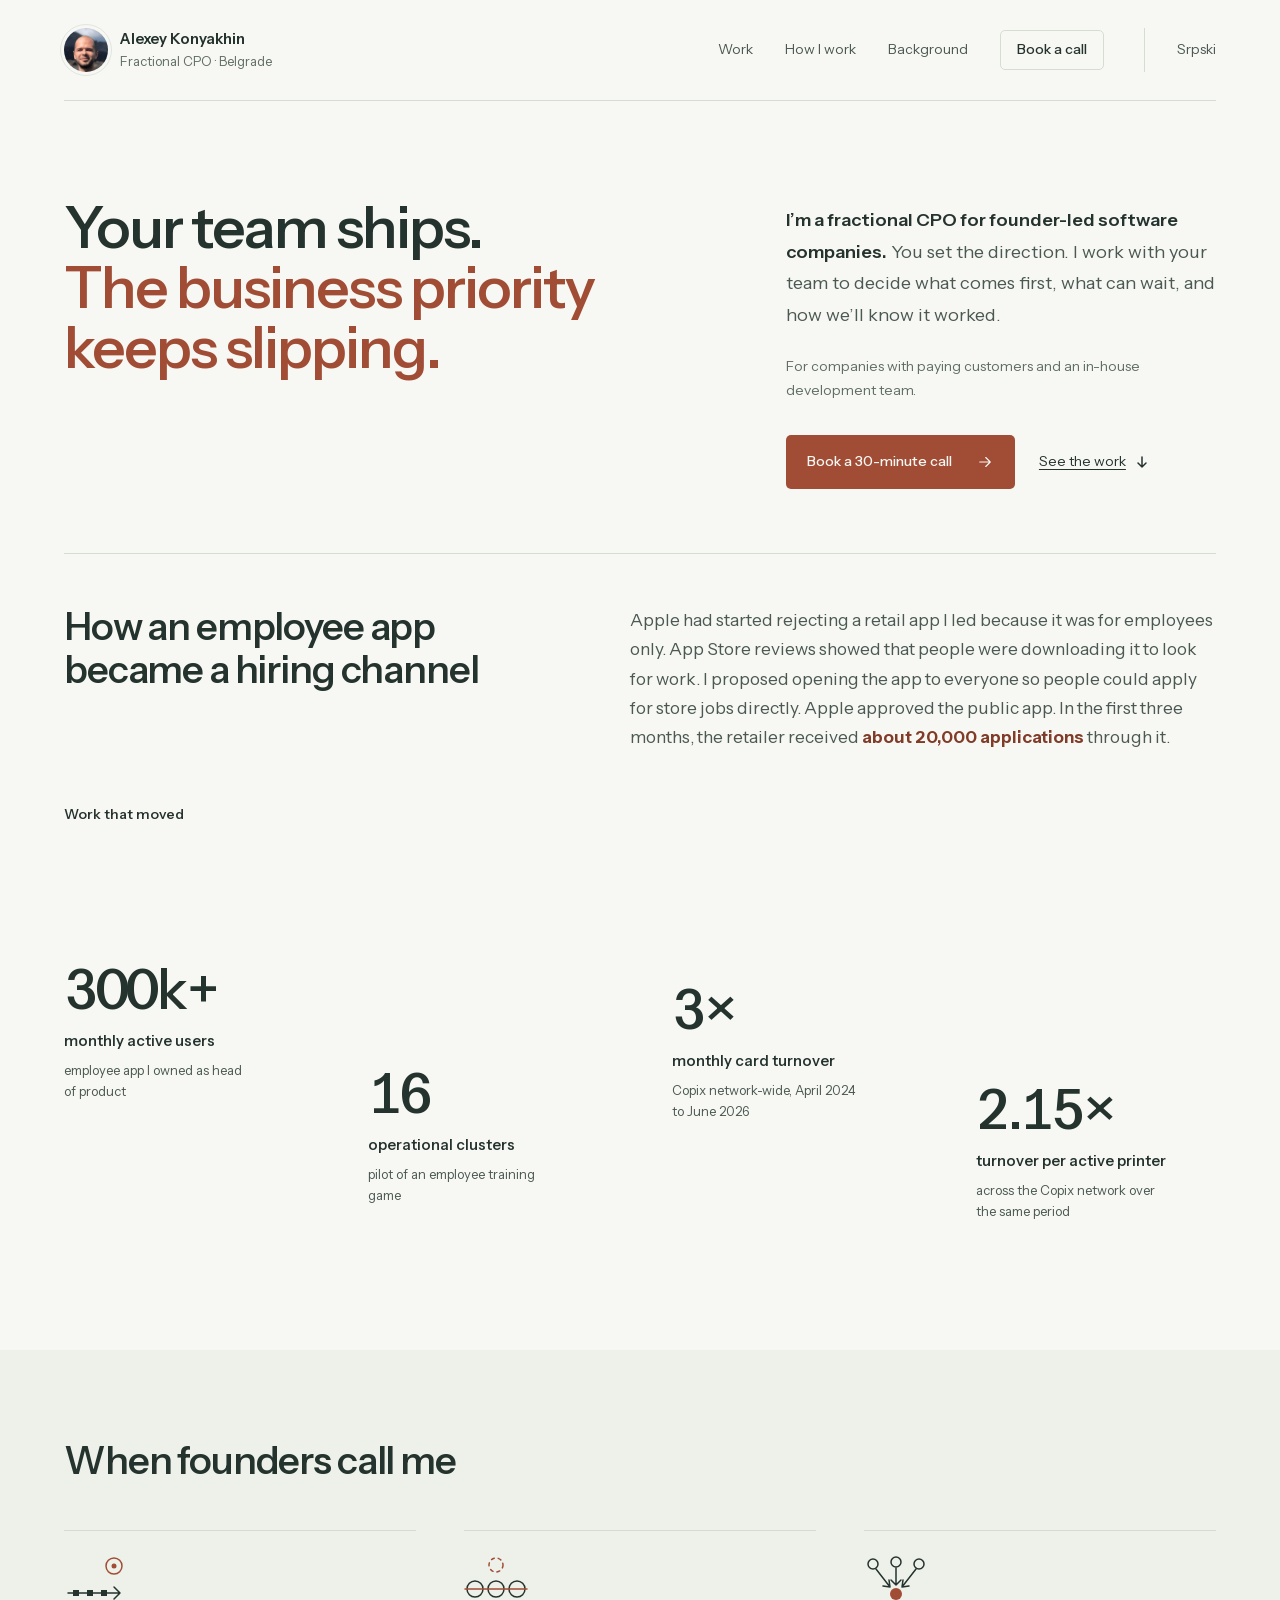
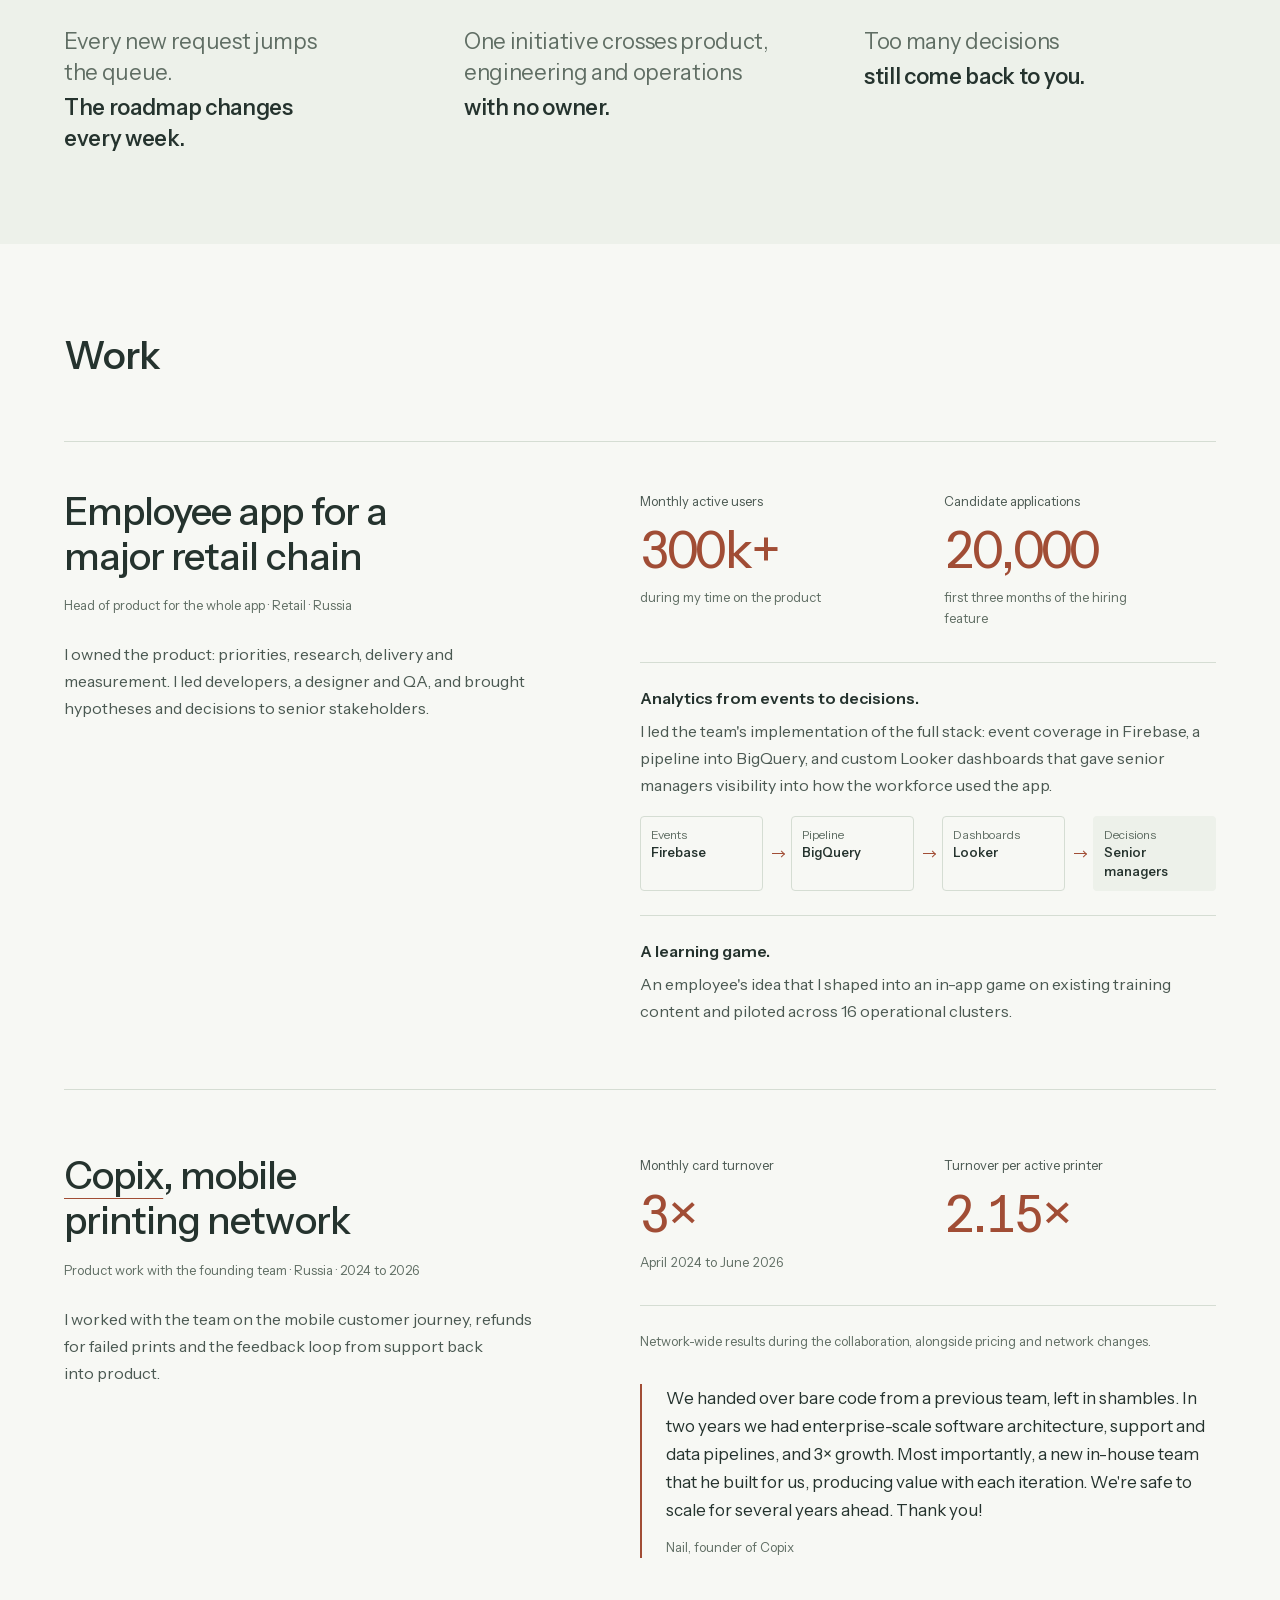
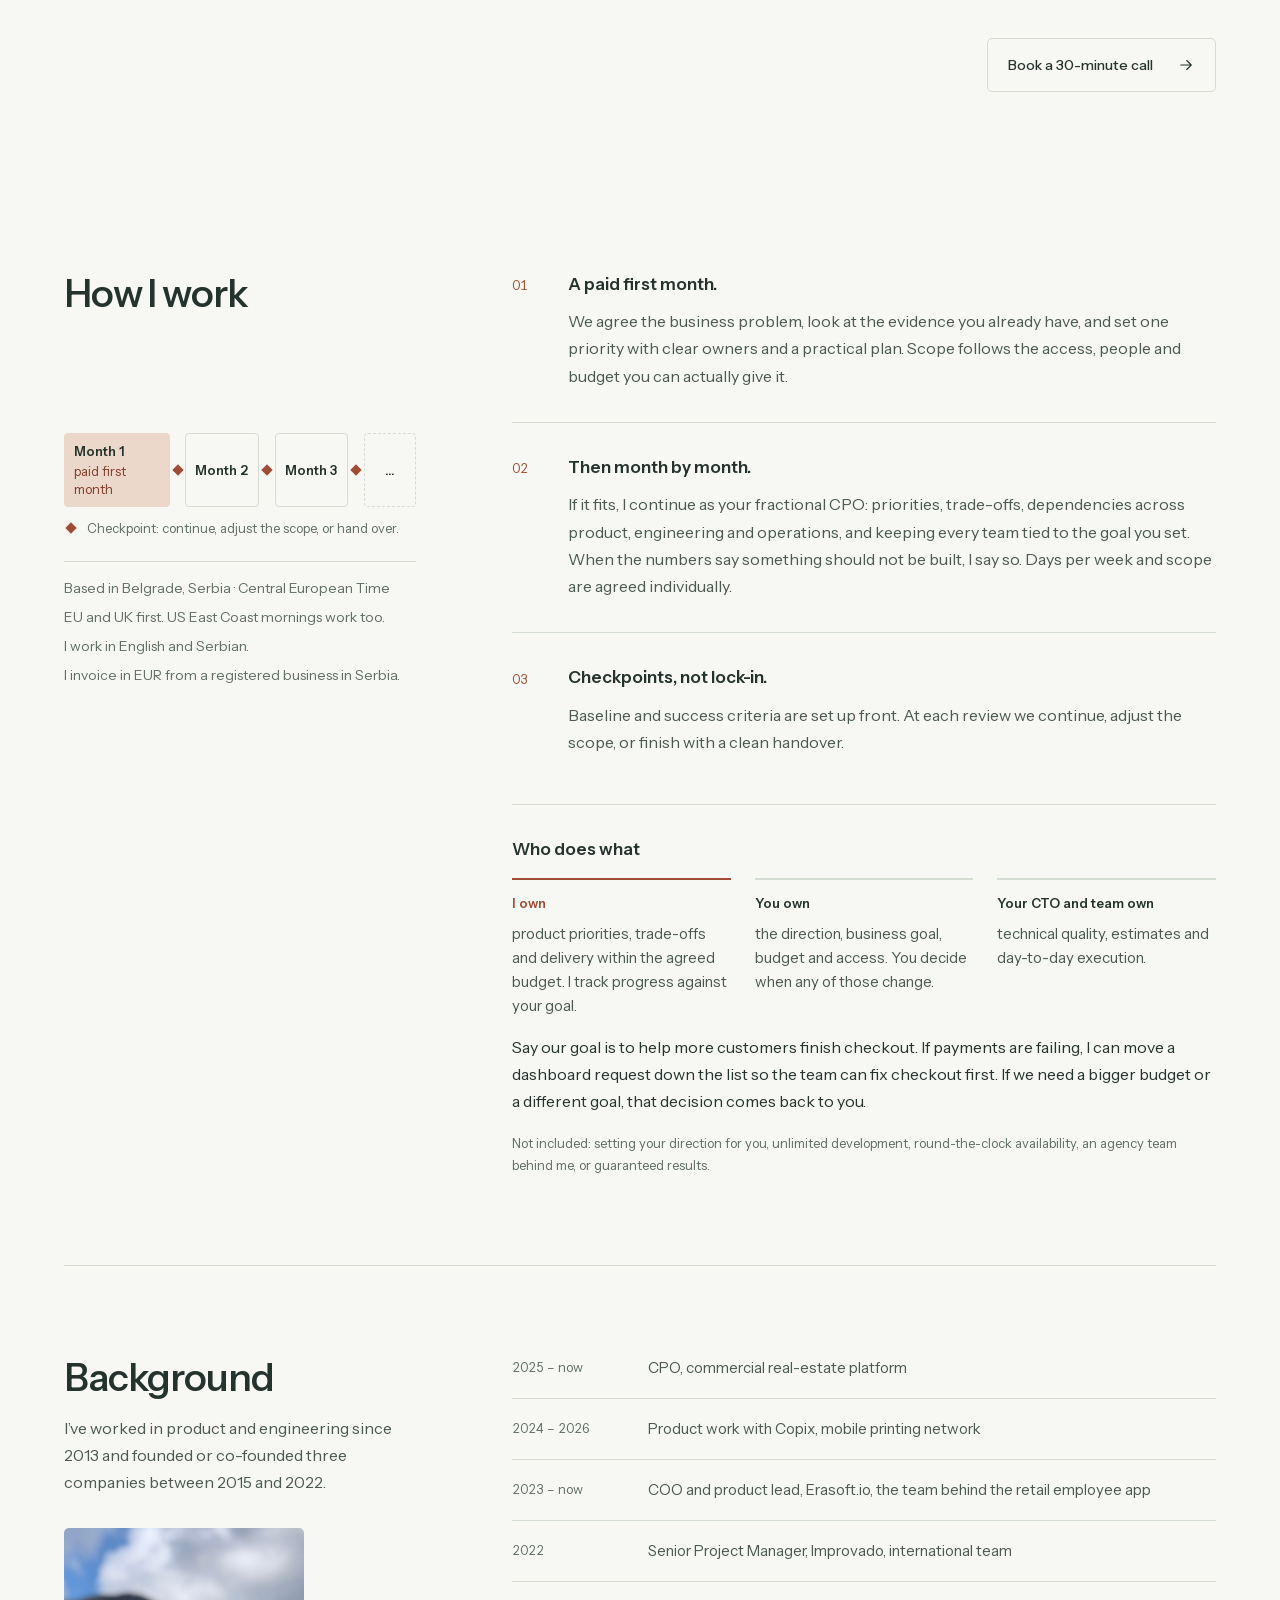
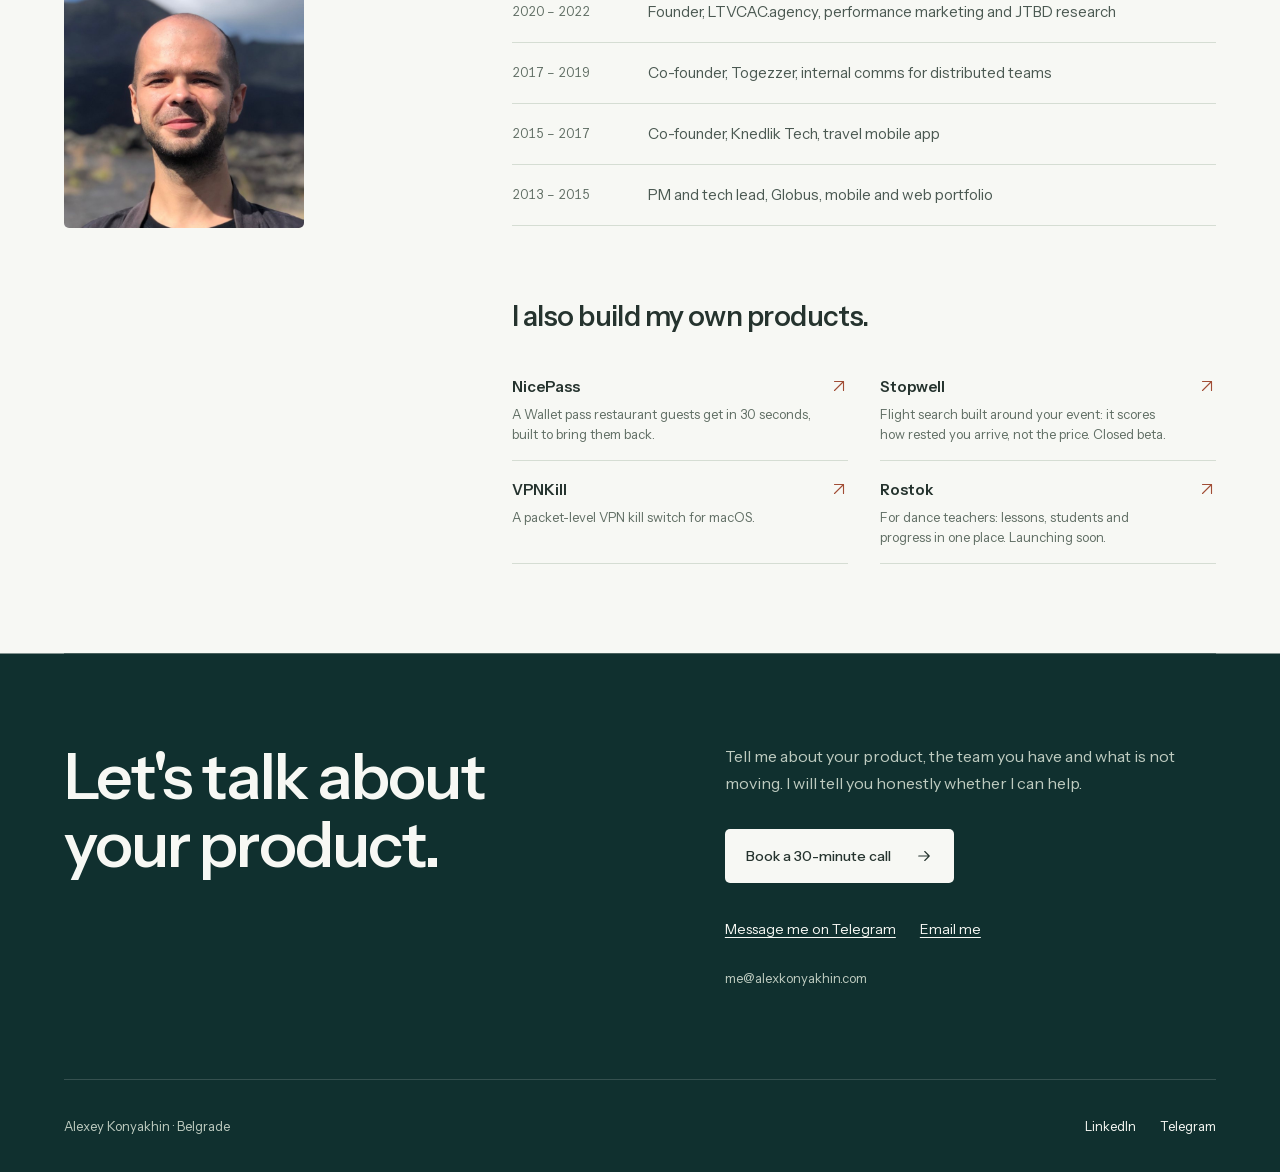
==== commit e3b42322: "Lead with the hiring case and tie ice motion to scrolling" ====
--- a/index.html
+++ b/index.html
@@ -4,7 +4,7 @@
   <meta charset="UTF-8">
   <meta name="viewport" content="width=device-width, initial-scale=1.0">
   <title>Alexey Konyakhin · Fractional CPO · Belgrade (CET)</title>
-  <meta name="description" content="Fractional CPO based in Belgrade, Central European Time. You set the direction; I own priorities, measurement and delivery with your existing team. Paid first month, then monthly. EU, UK and US East Coast.">
+  <meta name="description" content="I’m a fractional CPO for founder-led software companies. You set the direction. I work with your team to decide what comes first, what can wait, and how we’ll know it worked.">
   <link rel="canonical" href="https://alexkonyakhin.com/">
   <link rel="alternate" hreflang="en" href="https://alexkonyakhin.com/">
   <link rel="alternate" hreflang="sr-Latn" href="https://alexkonyakhin.com/sr/">
@@ -12,8 +12,8 @@
   <meta property="og:locale" content="en_GB">
   <meta property="og:type" content="website">
   <meta property="og:url" content="https://alexkonyakhin.com/">
-  <meta property="og:title" content="You know where your product is going. I make the company get there.">
-  <meta property="og:description" content="Fractional CPO for founder-led software companies. The direction stays yours. I own priorities, measurement and delivery alongside your team, so the important work moves without every decision coming back to you.">
+  <meta property="og:title" content="Your team ships. The business priority keeps slipping.">
+  <meta property="og:description" content="I’m a fractional CPO for founder-led software companies. You set the direction. I work with your team to decide what comes first, what can wait, and how we’ll know it worked.">
   <meta property="og:image" content="https://alexkonyakhin.com/portrait.jpg">
   <meta property="og:image:alt" content="Alexey Konyakhin">
   <meta name="theme-color" content="#faf7f2">
@@ -75,22 +75,21 @@
   <main id="main" class="wrap" tabindex="-1">
     <section class="hero" aria-labelledby="hero-title">
       <div class="hero-main">
-        <h1 id="hero-title">You know where your product is going. <span class="hero-role">I make the company get there.</span></h1>
+        <h1 id="hero-title">Your team ships. <span class="hero-role">The business priority keeps slipping.</span></h1>
         <div class="hero-summary">
-          <p class="hero-intro"><strong>Fractional CPO for founder-led software companies.</strong> The direction stays yours. I own priorities, measurement and delivery alongside your team, so the important work moves without every decision coming back to you.</p>
-          <p class="hero-fit">For companies with paying customers and an in-house development team. EU and UK first; US East Coast mornings work too.</p>
+          <p class="hero-intro"><strong>I’m a fractional CPO for founder-led software companies.</strong> You set the direction. I work with your team to decide what comes first, what can wait, and how we’ll know it worked.</p>
+          <p class="hero-fit">For companies with paying customers and an in-house development team.</p>
           <div class="actions">
             <a class="button" data-cta="book_call" data-cta-location="hero" href="https://calendar.app.google/ats6knZjWvwpJUbp9"><span>Book a 30-minute call</span><svg aria-hidden="true" width="18" height="18" viewBox="0 0 24 24" fill="none"><path d="M5 12h14m-6-6 6 6-6 6" stroke="currentColor" stroke-width="1.5" stroke-linecap="round" stroke-linejoin="round"/></svg></a>
-            <a class="text-link" href="#work">See the work <svg aria-hidden="true" width="16" height="16" viewBox="0 0 16 16" fill="none"><path d="M8 3v10m-4-4 4 4 4-4" stroke="currentColor" stroke-width="1.5" stroke-linecap="round" stroke-linejoin="round"/></svg></a>
-          </div>
-        </div>
-      </div>
-      <ul class="trust-strip" aria-label="Location, languages and invoicing">
-        <li>Based in Belgrade, Serbia · Central European Time</li>
-        <li>Working languages: English and Serbian</li>
-        <li>Invoicing in EUR from a registered business in Serbia</li>
-        <li>Product and engineering since 2013</li>
-      </ul>
+            <a class="text-link" href="#hiring-story">See the work <svg aria-hidden="true" width="16" height="16" viewBox="0 0 16 16" fill="none"><path d="M8 3v10m-4-4 4 4 4-4" stroke="currentColor" stroke-width="1.5" stroke-linecap="round" stroke-linejoin="round"/></svg></a>
+          </div>
+        </div>
+      </div>
+    </section>
+
+    <section id="hiring-story" class="hiring-story" aria-labelledby="hiring-title">
+      <h2 id="hiring-title">How an employee app became a hiring channel</h2>
+      <p>Apple had started rejecting a retail app I led because it was for employees only. App Store reviews showed that people were downloading it to look for work. I proposed opening the app to everyone so people could apply for store jobs directly. Apple approved the public app. In the first three months, the retailer received <strong>about 20,000 applications</strong> through it.</p>
     </section>
 
     <section class="proof-section" aria-labelledby="proof-title">
@@ -107,24 +106,24 @@
           </li>
           <li data-floe>
             <span class="proof-figure">
+              <strong class="proof-num">16</strong>
+            </span>
+            <span class="proof-label">operational clusters</span>
+            <span class="proof-note">pilot of an employee training game</span>
+          </li>
+          <li data-floe>
+            <span class="proof-figure">
               <strong class="proof-num">3×</strong>
             </span>
             <span class="proof-label">monthly card turnover</span>
-            <span class="proof-note">Copix, April 2024 to June 2026</span>
+            <span class="proof-note">Copix network-wide, April 2024 to June 2026</span>
           </li>
           <li data-floe>
             <span class="proof-figure">
-              <strong class="proof-num">20,000</strong>
+              <strong class="proof-num">2.15×</strong>
             </span>
-            <span class="proof-label">candidate applications</span>
-            <span class="proof-note">first three months of a hiring feature I proposed and led</span>
-          </li>
-          <li data-floe>
-            <span class="proof-figure">
-              <strong class="proof-num">3</strong>
-            </span>
-            <span class="proof-label">companies founded or <span class="nowrap">co-founded</span></span>
-            <span class="proof-note">2015 to 2022</span>
+            <span class="proof-label">turnover per active printer</span>
+            <span class="proof-note">across the Copix network over the same period</span>
           </li>
         </ul>
       </div>
@@ -135,7 +134,7 @@
       <ul class="situations-compact">
         <li>
           <svg class="situation-art" aria-hidden="true" viewBox="0 0 64 48" fill="none" stroke-linecap="round" stroke-linejoin="round"><circle class="accent" cx="50" cy="11" r="8"/><circle class="accent-fill" cx="50" cy="11" r="2.5"/><path d="M4 38h52m-6-6 6 6-6 6"/><path class="solid" d="M9 35h6v6H9zM23 35h6v6h-6zM37 35h6v6h-6z"/></svg>
-          <p><span>The team ships,</span> <strong>but the business priority keeps slipping.</strong></p>
+          <p><span>Every new request jumps the queue.</span> <strong>The roadmap changes every week.</strong></p>
         </li>
         <li>
           <svg class="situation-art" aria-hidden="true" viewBox="0 0 64 48" fill="none" stroke-linecap="round" stroke-linejoin="round"><circle cx="11" cy="34" r="8"/><circle cx="32" cy="34" r="8"/><circle cx="53" cy="34" r="8"/><path class="accent" d="M1 34h62"/><circle class="accent dashed" cx="32" cy="10" r="7"/></svg>
@@ -174,10 +173,6 @@
             </ol>
           </div>
           <div class="case-contribution">
-            <h4>A hiring feature that also solved an App Store problem.</h4>
-            <p>Apple had started rejecting the app as employee-only, while store reviews showed people downloading it in the hope of finding a job. I proposed opening it to everyone, so candidates for cashier and store roles could apply directly. Apple accepted it as a public app, and about 20,000 applications came in over the first three months.</p>
-          </div>
-          <div class="case-contribution">
             <h4>A learning game.</h4>
             <p>An employee's idea that I shaped into an in-app game on existing training content and piloted across 16 operational clusters.</p>
           </div>
@@ -208,18 +203,26 @@
 
     <section id="how-i-work" class="section" aria-labelledby="process-title">
       <h2 id="process-title">How I work</h2>
-      <figure class="engagement">
-        <div class="engagement-track" aria-hidden="true">
-          <span class="engagement-month engagement-paid"><b>Month 1</b><span>paid first month</span></span>
-          <i></i>
-          <span class="engagement-month"><b>Month 2</b></span>
-          <i></i>
-          <span class="engagement-month"><b>Month 3</b></span>
-          <i></i>
-          <span class="engagement-month engagement-open"><b>…</b></span>
-        </div>
-        <figcaption>Checkpoint: continue, adjust the scope, or hand over.</figcaption>
-      </figure>
+      <div class="engagement-aside">
+        <figure class="engagement">
+          <div class="engagement-track" aria-hidden="true">
+            <span class="engagement-month engagement-paid"><b>Month 1</b><span>paid first month</span></span>
+            <i></i>
+            <span class="engagement-month"><b>Month 2</b></span>
+            <i></i>
+            <span class="engagement-month"><b>Month 3</b></span>
+            <i></i>
+            <span class="engagement-month engagement-open"><b>…</b></span>
+          </div>
+          <figcaption>Checkpoint: continue, adjust the scope, or hand over.</figcaption>
+        </figure>
+        <ul class="engagement-details" aria-label="Working arrangements">
+          <li>Based in Belgrade, Serbia · Central European Time</li>
+          <li>EU and UK first. US East Coast mornings work too.</li>
+          <li>I work in English and Serbian.</li>
+          <li>I invoice in EUR from a registered business in Serbia.</li>
+        </ul>
+      </div>
       <ol class="steps">
         <li>
           <h3>A paid first month.</h3>
@@ -239,17 +242,18 @@
         <dl class="roles">
           <div>
             <dt>I own</dt>
-            <dd>priorities, trade-offs, measurement, delivery and keeping every team aligned to your goal.</dd>
+            <dd>product priorities, trade-offs and delivery within the agreed budget. I track progress against your goal.</dd>
           </div>
           <div>
             <dt>You own</dt>
-            <dd>the direction, the business goal, budget, access and decision authority.</dd>
+            <dd>the direction, business goal, budget and access. You decide when any of those change.</dd>
           </div>
           <div>
             <dt>Your CTO and team own</dt>
             <dd>technical quality, estimates and day-to-day execution.</dd>
           </div>
         </dl>
+        <p class="decision-example">Say our goal is to help more customers finish checkout. If payments are failing, I can move a dashboard request down the list so the team can fix checkout first. If we need a bigger budget or a different goal, that decision comes back to you.</p>
         <p class="scope-note">Not included: setting your direction for you, unlimited development, round-the-clock availability, an agency team behind me, or guaranteed results.</p>
       </div>
     </section>
@@ -257,6 +261,7 @@
     <section id="background" class="section background" aria-labelledby="background-title">
       <div class="background-head">
         <h2 id="background-title">Background</h2>
+        <p class="background-summary">I’ve worked in product and engineering since 2013 and founded or co-founded three companies between 2015 and 2022.</p>
         <img class="portrait" src="/portrait.jpg" alt="Alexey Konyakhin" width="688" height="860" loading="lazy" decoding="async">
       </div>
       <dl class="timeline">
--- a/styles.css
+++ b/styles.css
@@ -102,7 +102,19 @@
 .button:active { background: var(--ink); }
 .text-link { display: inline-flex; align-items: center; gap: var(--space-2); min-height: 44px; font-size: .875rem; line-height: 1.5; }
 .text-link svg { flex-shrink: 0; }
-.trust-strip { display: grid; grid-template-columns: minmax(0, 1.5fr) minmax(0, 1fr); gap: var(--space-2) var(--hero-gap); margin: var(--space-8) 0 0; padding: var(--space-5) 0; border-top: 1px solid var(--line); list-style: none; font-size: .8125rem; line-height: 1.65; color: var(--muted); }
+
+.hiring-story {
+  display: grid;
+  grid-template-columns: minmax(0, 1fr) minmax(0, 1.2fr);
+  gap: var(--space-5) var(--hero-gap);
+  align-items: start;
+  margin-top: clamp(2.5rem, 5vw, 4.5rem);
+  padding-block: clamp(2rem, 4vw, 3.5rem);
+  border-top: 1px solid var(--line);
+}
+.hiring-story h2 { max-width: 21ch; }
+.hiring-story p { max-width: 62ch; font-size: clamp(1rem, 1.35vw, 1.125rem); text-wrap: pretty; }
+.hiring-story strong { color: var(--rust-deep); font-weight: 650; }
 
 /* Proof is set like figures in a report, with its qualifications attached.
    The caption sits on the paper just above the ice it names. */
@@ -121,13 +133,13 @@
   isolation: isolate;
   padding-block: 7.5rem 8rem;
   border: 0;
-  background: var(--deep);
-  box-shadow: 0 0 0 100vmax var(--deep);
+  background: #829d99;
+  box-shadow: 0 0 0 100vmax #829d99;
   clip-path: inset(0 -100vmax);
 }
 .lead-canvas { display: none; position: absolute; z-index: -1; top: 0; left: calc((100% - 100vw) / 2); width: 100vw; height: 100%; pointer-events: none; }
 .lead .proof-band { align-items: start; justify-items: start; gap: 4.5rem clamp(2.75rem, 5vw, 4.5rem); }
-.lead [data-floe] { position: relative; filter: drop-shadow(0 5px 0 #86b4ba) drop-shadow(4px 10px 8px rgb(2 14 17 / .5)); }
+.lead [data-floe] { position: relative; filter: drop-shadow(0 3px 0 #abc1be) drop-shadow(2px 4px 5px rgb(44 72 69 / .18)); }
 .lead [data-floe]::before {
   content: "";
   position: absolute;
@@ -200,22 +212,25 @@
 
 /* The same reading rail organizes process and background. */
 #how-i-work, .background { display: grid; grid-template-columns: minmax(0, 1fr) minmax(0, 2fr); column-gap: var(--space-9); row-gap: var(--space-7); }
-#how-i-work > h2 { grid-column: 1; grid-row: 1 / span 3; }
+#how-i-work > h2 { grid-column: 1; grid-row: 1; }
+.engagement-aside { grid-column: 1; grid-row: 2; }
+.engagement-details { display: grid; gap: var(--space-2); margin: var(--space-5) 0 0; padding: var(--space-4) 0 0; border-top: 1px solid var(--line); list-style: none; color: var(--muted); font-size: .875rem; line-height: 1.5; }
 .background-head { grid-column: 1; grid-row: 1 / span 2; }
+.background-summary { margin-top: var(--space-4); max-width: 32ch; }
 .portrait { width: min(100%, 15rem); height: auto; margin-top: var(--space-6); border-radius: 5px; }
 /* The engagement at a glance: a paid month, then months divided by checkpoints. */
-.engagement { grid-column: 2; margin: 0; font-size: .8125rem; line-height: 1.4; color: var(--muted); }
+.engagement { margin: 0; font-size: .8125rem; line-height: 1.4; color: var(--muted); }
 .engagement-track { display: flex; align-items: stretch; }
-.engagement-month { flex: 1 1 0; display: flex; flex-direction: column; justify-content: center; gap: 2px; min-height: 3.75rem; padding: .5rem .75rem; border: 1px solid var(--line); border-radius: 4px; }
+.engagement-month { flex: 1 1 0; min-width: 0; display: flex; flex-direction: column; justify-content: center; gap: 2px; min-height: 3.75rem; padding: .5rem clamp(.375rem, .7vw, .625rem); border: 1px solid var(--line); border-radius: 4px; }
 .engagement-month b { font-weight: 600; color: var(--ink); }
 .engagement-paid { flex-grow: 1.6; background: var(--rust-tint); border-color: transparent; color: var(--rust-deep); }
 .engagement-open { flex-grow: .6; align-items: center; border-style: dashed; }
-.engagement-track i { position: relative; flex: 0 0 1.75rem; }
+.engagement-track i { position: relative; flex: 0 0 clamp(.75rem, 1.2vw, 1rem); }
 .engagement-track i::before, .engagement figcaption::before { content: ""; width: 8px; height: 8px; background: var(--rust); transform: rotate(45deg); }
 .engagement-track i::before { position: absolute; top: calc(50% - 4px); left: calc(50% - 4px); }
 .engagement figcaption { display: flex; align-items: center; gap: var(--space-3); margin-top: var(--space-3); padding-left: 3px; }
 .engagement figcaption::before { flex-shrink: 0; }
-.steps { display: grid; margin: 0; padding: 0; list-style: none; counter-reset: step; }
+.steps { display: grid; grid-column: 2; grid-row: 1 / span 2; margin: 0; padding: 0; list-style: none; counter-reset: step; }
 .steps li { display: grid; grid-template-columns: var(--space-6) minmax(0, 1fr); column-gap: var(--space-5); counter-increment: step; padding-block: var(--space-6); border-top: 1px solid var(--line); }
 .steps li:first-child { padding-top: 0; border-top: 0; }
 .steps li:last-child { padding-bottom: 0; }
@@ -226,6 +241,7 @@
 .responsibilities { grid-column: 2; padding-top: var(--space-6); border-top: 1px solid var(--line); }
 .responsibilities h3 { margin-bottom: var(--space-3); }
 .responsibilities p { font-size: 1rem; }
+.responsibilities .decision-example { margin-block: var(--space-4); max-width: 65ch; color: var(--ink); }
 .roles { display: grid; grid-template-columns: repeat(3, minmax(0, 1fr)); gap: var(--space-5); margin: var(--space-4) 0 0; }
 .roles dt { margin-bottom: var(--space-2); padding-top: var(--space-3); border-top: 2px solid var(--line); font-size: .8125rem; font-weight: 600; color: var(--ink); }
 .roles div:first-child dt { border-color: var(--rust); color: var(--rust); }
@@ -275,16 +291,9 @@
   .project-links a:hover svg { transform: translate(3px, -3px); }
 }
 
-@media (min-width: 901px) {
-  /* Credentials use the same two reading rails as the hero above them. */
-  .trust-strip li:nth-child(-n + 2) { grid-column: 1; }
-  .trust-strip li:nth-child(n + 3) { grid-column: 2; }
-  .trust-strip li:nth-child(odd) { grid-row: 1; }
-  .trust-strip li:nth-child(even) { grid-row: 2; }
-}
 @media (max-width: 1100px) {
   :root { --hero-gap: var(--space-7); }
-  .hero-main, .trust-strip { grid-template-columns: minmax(0, 1.35fr) minmax(0, 1fr); }
+  .hero-main { grid-template-columns: minmax(0, 1.35fr) minmax(0, 1fr); }
   .hero-intro { font-size: 1rem; }
   .case, #how-i-work, .background, .contact { column-gap: var(--space-7); }
   .situations-compact { gap: var(--space-6); }
@@ -300,13 +309,12 @@
   .hero-intro { max-width: 51ch; font-size: 1.0625rem; }
   .hero-fit { max-width: 61ch; margin-top: var(--space-4); }
   .actions { margin-top: var(--space-5); }
-  .trust-strip { grid-template-columns: 1fr 1fr; gap: var(--space-4) var(--space-6); margin-top: var(--space-7); }
-  .trust-strip li { max-width: none; }
+  .hiring-story { grid-template-columns: 1fr; gap: var(--space-4); }
   .proof-band { grid-template-columns: 1fr 1fr; gap: var(--space-7); }
   .proof-num { font-size: 3rem; margin-bottom: var(--space-3); }
   .proof-note { max-width: 30ch; }
   .nav-cta { display: none; }
-  .engagement { grid-column: 1; }
+  .engagement-aside, .steps { grid-column: 1; grid-row: auto; }
   .lead { padding-block: 6rem 6.5rem; }
   .lead .proof-band { gap: 4.25rem 2.75rem; }
   .lead [data-floe]:nth-child(2) { margin-top: 1.75rem; }
@@ -351,15 +359,12 @@
   .hero-intro { font-size: 1rem; }
   .hero-fit { font-size: .8125rem; }
   .actions { gap: var(--space-2) var(--space-5); }
-  .trust-strip { grid-template-columns: 1fr; gap: var(--space-2); font-size: .8125rem; }
   .proof-band { column-gap: var(--space-5); }
   .proof-num { font-size: 2.625rem; }
   .proof-label { font-size: .8125rem; }
   .roles { grid-template-columns: 1fr; gap: var(--space-4); }
   .pipeline { grid-template-columns: repeat(2, minmax(0, 1fr)); }
   .pipeline li:nth-child(odd)::before, .pipeline li:nth-child(odd)::after { display: none; }
-  .engagement-month { padding: .5rem; }
-  .engagement-track i { flex-basis: 1.25rem; }
   .lead { padding-block: 5.5rem 6rem; }
   .lead .proof-band { gap: 4rem 2.25rem; }
   .lead [data-floe]::before { inset: -1.125rem -.875rem -1.25rem; }
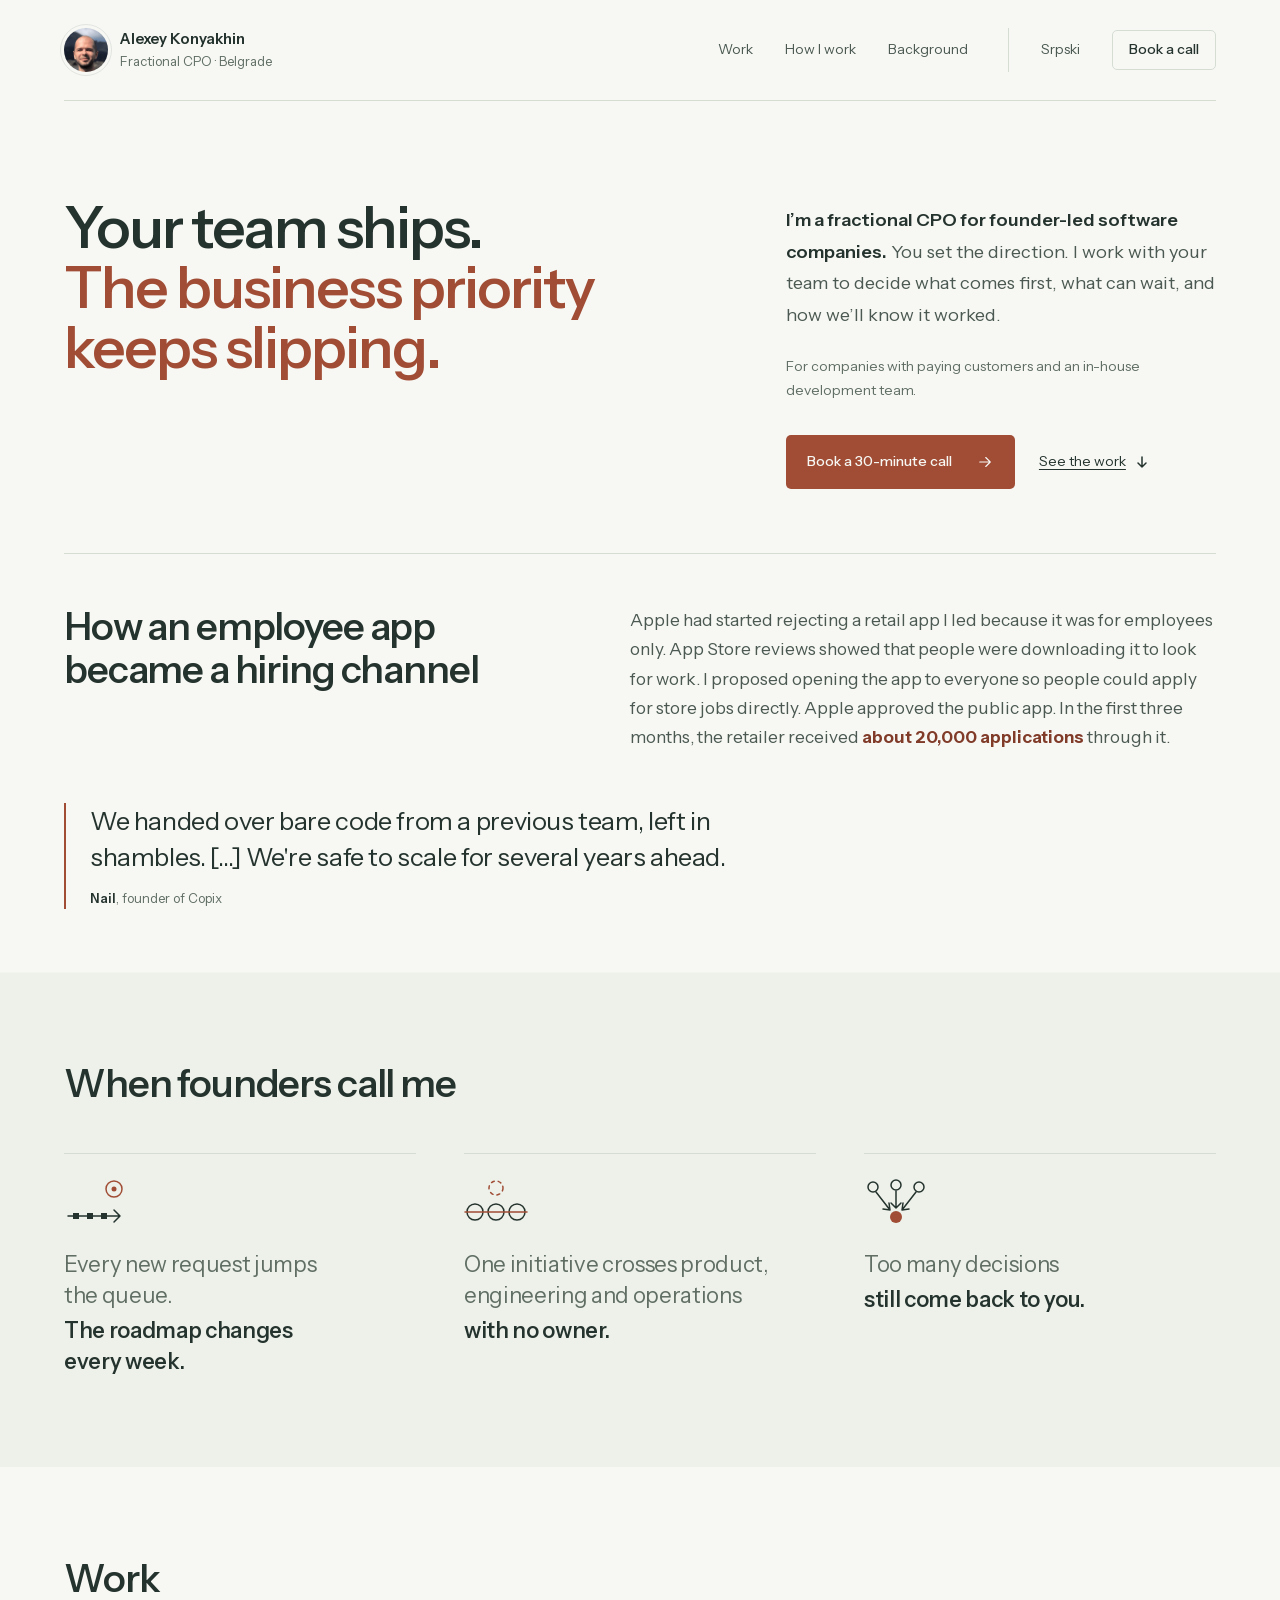
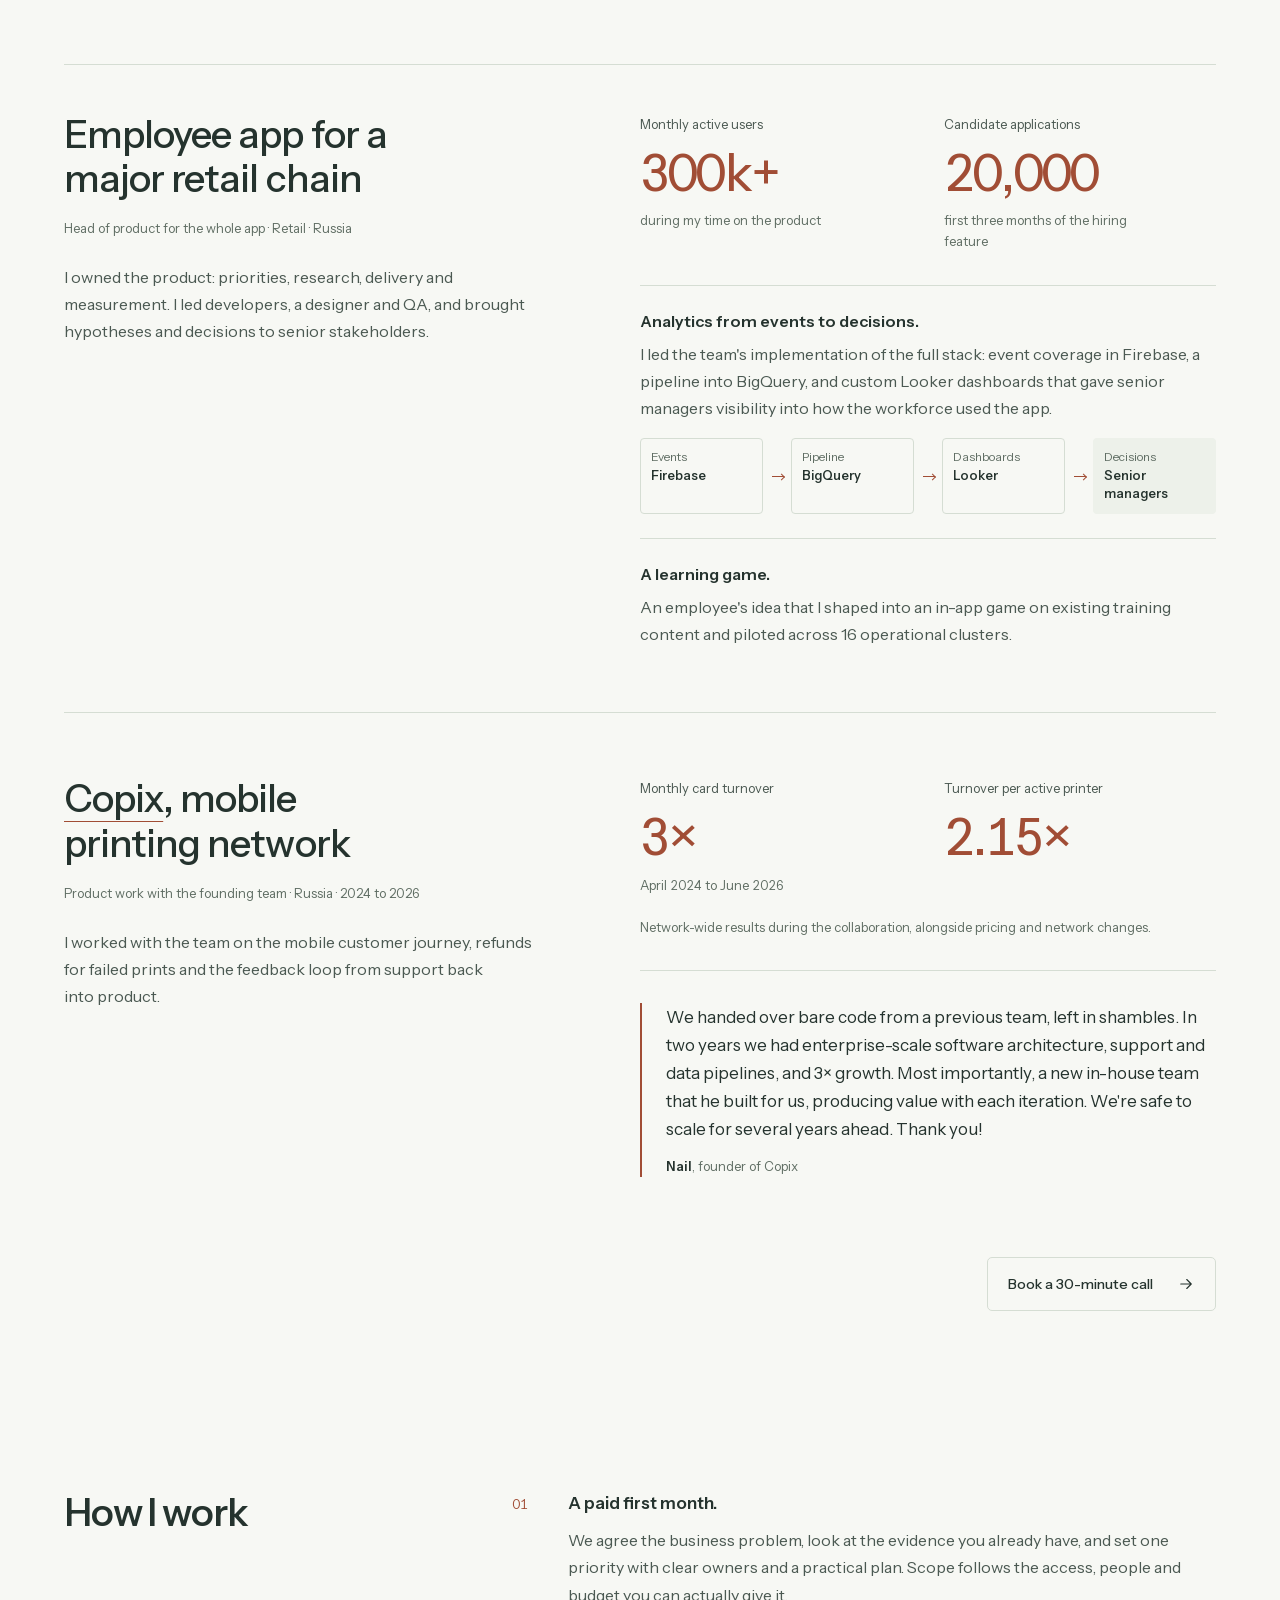
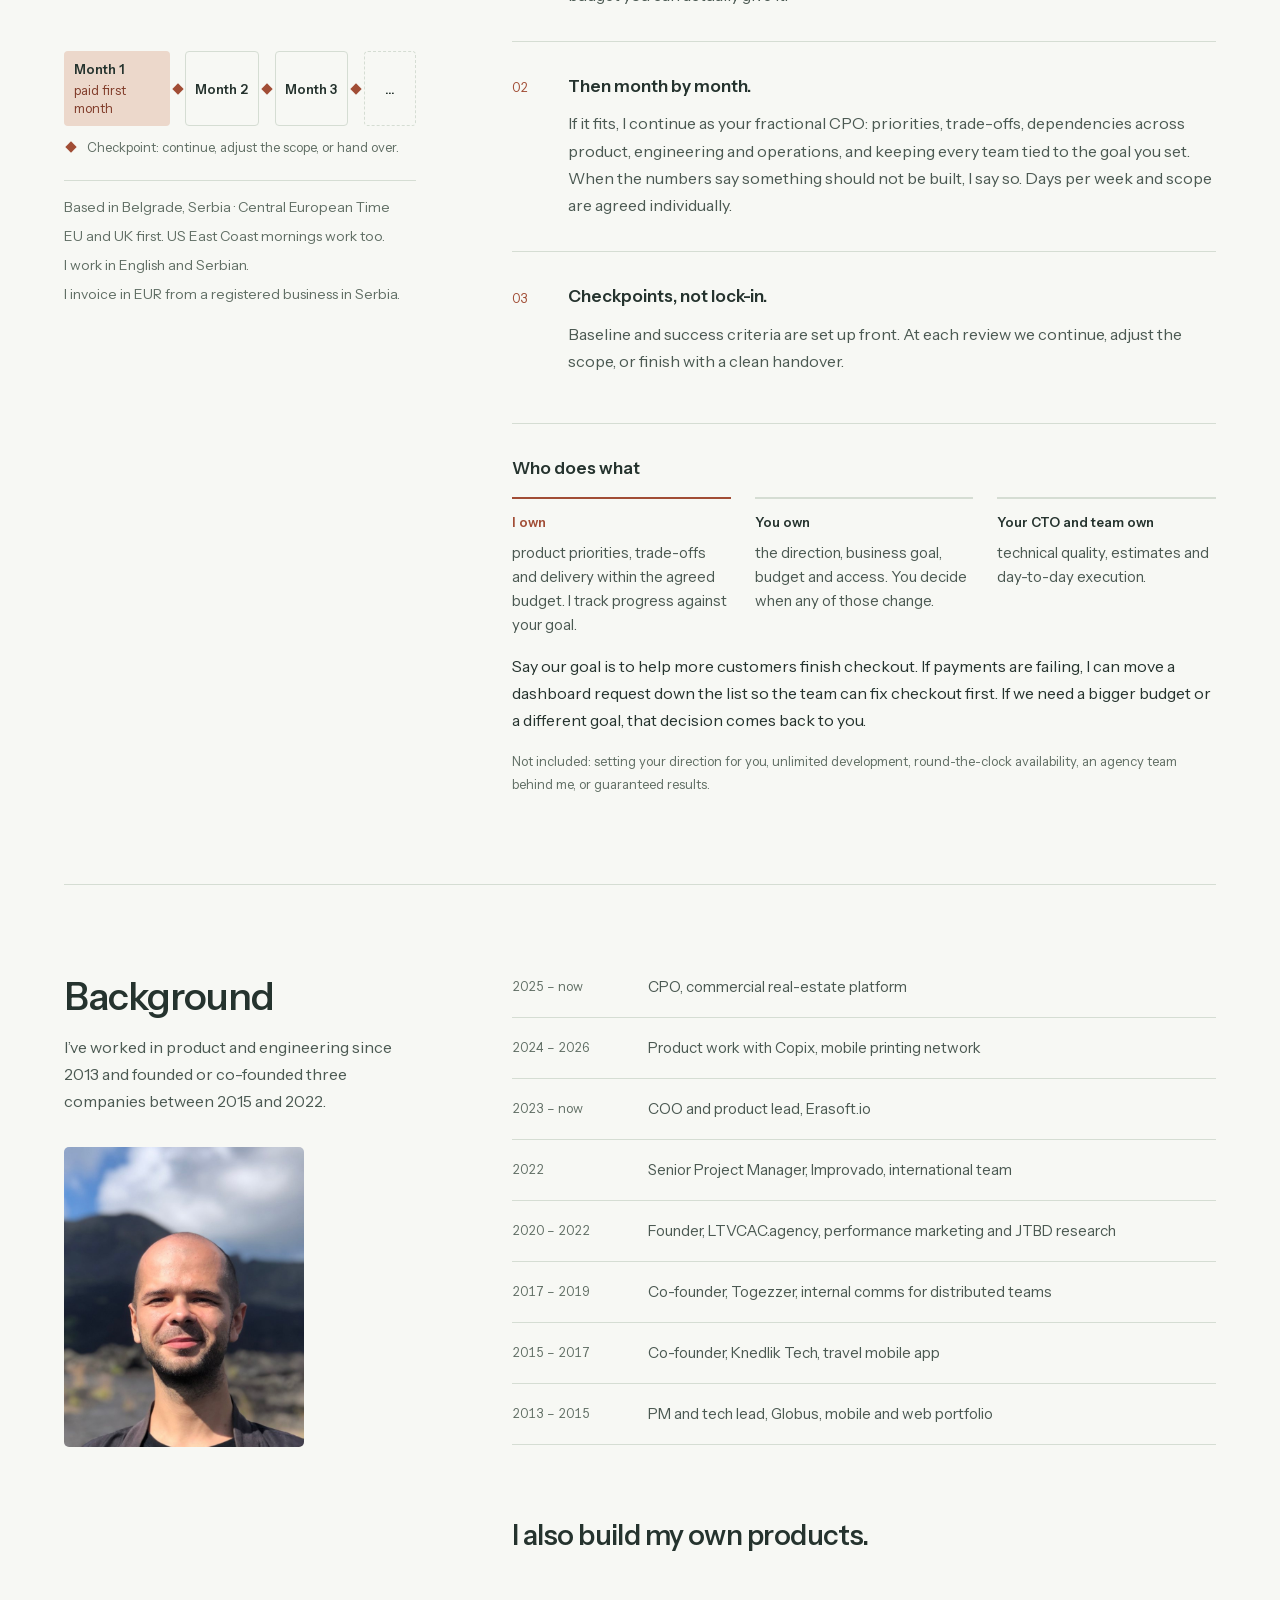
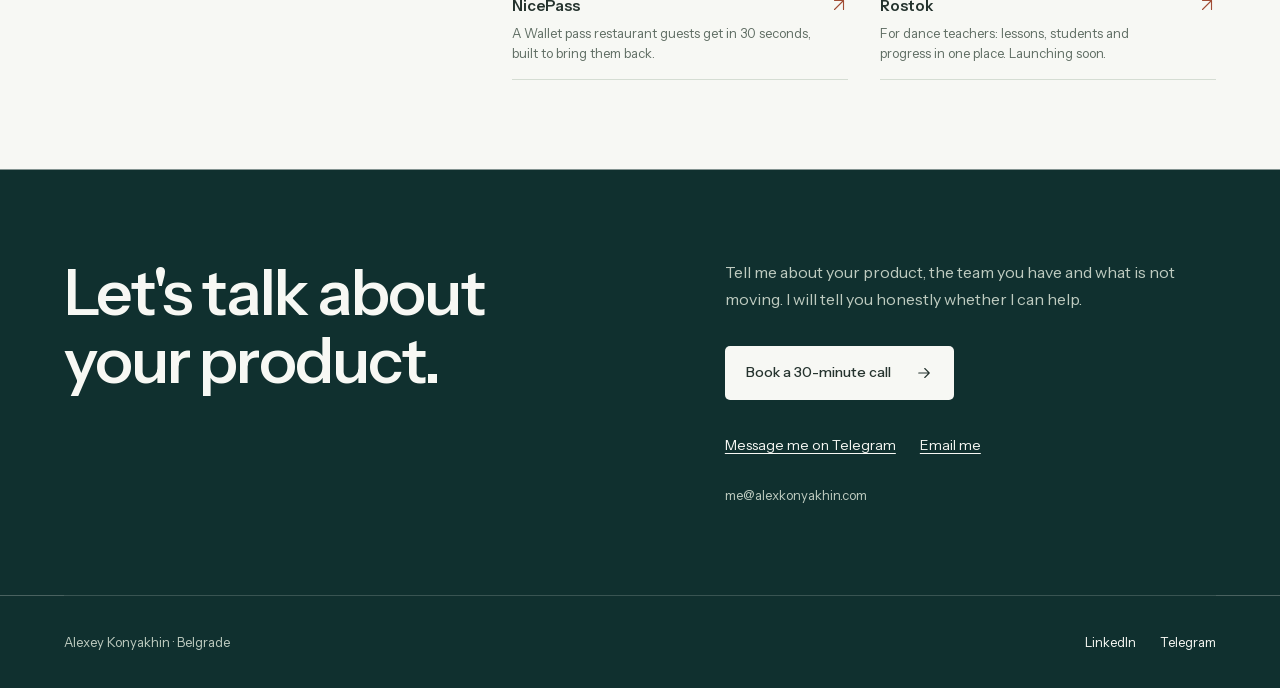
==== commit 920ad099: "Apply the 17 November review fixes Remove the 'Work that moved' stat band and its ice-floe scene, sc" ====
--- a/index.html
+++ b/index.html
@@ -20,10 +20,7 @@
   <link rel="icon" href="/ava_alex_konyakhin.png" type="image/png">
   <link rel="preload" href="/fonts/instrument-sans-latin.woff2" as="font" type="font/woff2" crossorigin>
   <link rel="stylesheet" href="/styles.css">
-  <script src="/water.js" defer></script>
-  <script src="/motion.js" defer></script>
   <script>
-    document.documentElement.classList.add('lead-live');
     window.trackCta = function () {};
     if (['alexkonyakhin.com', 'www.alexkonyakhin.com'].includes(window.location.hostname)) {
       window.dataLayer = window.dataLayer || [];
@@ -66,9 +63,9 @@
       <a href="#work">Work</a>
       <a href="#how-i-work">How I work</a>
       <a href="#background">Background</a>
-      <a class="nav-cta" data-cta="book_call" data-cta-location="header" href="https://calendar.app.google/ats6knZjWvwpJUbp9">Book a call</a>
       <a class="lang-switch" href="/sr/" lang="sr-Latn" hreflang="sr-Latn">Srpski</a>
     </nav>
+    <a class="header-cta" data-cta="book_call" data-cta-location="header" href="https://calendar.app.google/ats6knZjWvwpJUbp9">Book a call</a>
   </header>
 
   <div class="page-shell">
@@ -92,42 +89,13 @@
       <p>Apple had started rejecting a retail app I led because it was for employees only. App Store reviews showed that people were downloading it to look for work. I proposed opening the app to everyone so people could apply for store jobs directly. Apple approved the public app. In the first three months, the retailer received <strong>about 20,000 applications</strong> through it.</p>
     </section>
 
-    <section class="proof-section" aria-labelledby="proof-title">
-      <h2 class="proof-title" id="proof-title">Work that moved</h2>
-      <div class="lead" data-lead>
-        <canvas class="lead-canvas" data-lead-canvas aria-hidden="true"></canvas>
-        <ul class="proof-band">
-          <li data-floe>
-            <span class="proof-figure">
-              <strong class="proof-num">300k+</strong>
-            </span>
-            <span class="proof-label">monthly active users</span>
-            <span class="proof-note">employee app I owned as head of product</span>
-          </li>
-          <li data-floe>
-            <span class="proof-figure">
-              <strong class="proof-num">16</strong>
-            </span>
-            <span class="proof-label">operational clusters</span>
-            <span class="proof-note">pilot of an employee training game</span>
-          </li>
-          <li data-floe>
-            <span class="proof-figure">
-              <strong class="proof-num">3×</strong>
-            </span>
-            <span class="proof-label">monthly card turnover</span>
-            <span class="proof-note">Copix network-wide, April 2024 to June 2026</span>
-          </li>
-          <li data-floe>
-            <span class="proof-figure">
-              <strong class="proof-num">2.15×</strong>
-            </span>
-            <span class="proof-label">turnover per active printer</span>
-            <span class="proof-note">across the Copix network over the same period</span>
-          </li>
-        </ul>
-      </div>
-    </section>
+    <!-- Excerpt of the full quote in the Copix case. Final wording is pending the founder-approved edit;
+         change both places together. Optional extras the styles already support inside the figcaption:
+         <img class="quote-photo" …> before the name, and a link around the name or the company. -->
+    <figure class="quote quote-lead">
+      <blockquote><p>We handed over bare code from a previous team, left in shambles. […] We're safe to scale for several years ahead.</p></blockquote>
+      <figcaption><span class="quote-name">Nail</span>, founder of Copix</figcaption>
+    </figure>
 
     <section class="section situations-section" aria-labelledby="situations-title">
       <h2 id="situations-title">When founders call me</h2>
@@ -194,7 +162,7 @@
           <p class="case-note">Network-wide results during the collaboration, alongside pricing and network changes.</p>
           <figure class="quote">
             <blockquote><p>We handed over bare code from a previous team, left in shambles. In two years we had enterprise-scale software architecture, support and data pipelines, and 3× growth. Most importantly, a new in-house team that he built for us, producing value with each iteration. We're safe to scale for several years ahead. Thank you!</p></blockquote>
-            <figcaption>Nail, founder of Copix</figcaption>
+            <figcaption><span class="quote-name">Nail</span>, founder of Copix</figcaption>
           </figure>
         </div>
       </article>
@@ -267,7 +235,7 @@
       <dl class="timeline">
         <div><dt>2025 – now</dt><dd>CPO, commercial real-estate platform</dd></div>
         <div><dt>2024 – 2026</dt><dd>Product work with Copix, mobile printing network</dd></div>
-        <div><dt>2023 – now</dt><dd>COO and product lead, Erasoft.io, the team behind the retail employee app</dd></div>
+        <div><dt>2023 – now</dt><dd>COO and product lead, Erasoft.io</dd></div>
         <div><dt>2022</dt><dd>Senior Project Manager, Improvado, international team</dd></div>
         <div><dt>2020 – 2022</dt><dd>Founder, LTVCAC.agency, performance marketing and JTBD research</dd></div>
         <div><dt>2017 – 2019</dt><dd>Co-founder, Togezzer, internal comms for distributed teams</dd></div>
@@ -278,8 +246,6 @@
         <p>I also build my own products.</p>
         <div class="project-links" aria-label="Own products">
           <a href="https://nicepass.cc/"><span><span class="project-name">NicePass</span><span class="project-note">A Wallet pass restaurant guests get in 30 seconds, built to bring them back.</span></span><svg aria-hidden="true" width="18" height="18" viewBox="0 0 24 24" fill="none"><path d="M6 18 18 6M6 6h12v12" stroke="currentColor" stroke-width="1.5" stroke-linecap="round" stroke-linejoin="round"/></svg></a>
-          <a href="https://stopwell.app/"><span><span class="project-name">Stopwell</span><span class="project-note">Flight search built around your event: it scores how rested you arrive, not the price. Closed beta.</span></span><svg aria-hidden="true" width="18" height="18" viewBox="0 0 24 24" fill="none"><path d="M6 18 18 6M6 6h12v12" stroke="currentColor" stroke-width="1.5" stroke-linecap="round" stroke-linejoin="round"/></svg></a>
-          <a href="https://vpnkill.com/"><span><span class="project-name">VPNKill</span><span class="project-note">A packet-level VPN kill switch for macOS.</span></span><svg aria-hidden="true" width="18" height="18" viewBox="0 0 24 24" fill="none"><path d="M6 18 18 6M6 6h12v12" stroke="currentColor" stroke-width="1.5" stroke-linecap="round" stroke-linejoin="round"/></svg></a>
           <a href="https://rostok.dance/"><span><span class="project-name">Rostok</span><span class="project-note">For dance teachers: lessons, students and progress in one place. Launching soon.</span></span><svg aria-hidden="true" width="18" height="18" viewBox="0 0 24 24" fill="none"><path d="M6 18 18 6M6 6h12v12" stroke="currentColor" stroke-width="1.5" stroke-linecap="round" stroke-linejoin="round"/></svg></a>
         </div>
       </div>
--- a/styles.css
+++ b/styles.css
@@ -74,16 +74,16 @@
 .nowrap { white-space: nowrap; }
 
 /* A small personal masthead. The portrait appears only here. */
-.site-header { display: flex; justify-content: space-between; align-items: center; gap: var(--space-6); padding-block: 1.75rem; border-bottom: 1px solid var(--line); }
+.site-header { display: flex; align-items: center; gap: var(--space-6); padding-block: 1.75rem; border-bottom: 1px solid var(--line); }
 .identity { display: flex; gap: var(--space-3); align-items: center; text-decoration: none; flex-shrink: 0; }
 .identity img { width: 44px; height: 44px; border-radius: 50%; object-fit: cover; outline: 1px solid rgb(37 51 46 / .1); outline-offset: 3px; }
 .identity-name { display: block; font-size: .9375rem; font-weight: 600; line-height: 1.5; letter-spacing: -.01em; }
 .identity-role { display: block; font-size: .8125rem; color: var(--muted); line-height: 1.6; }
-nav { display: flex; gap: var(--space-6); align-items: center; }
+nav { display: flex; gap: var(--space-6); align-items: center; margin-left: auto; }
 nav a { display: inline-flex; align-items: center; min-height: 44px; font-size: .875rem; color: var(--body); text-decoration: none; white-space: nowrap; }
 nav a:hover { text-decoration: underline; }
-.nav-cta { min-height: 40px; padding-inline: var(--space-4); border: 1px solid var(--line); border-radius: 5px; color: var(--ink); font-weight: 500; transition: color .18s ease-out, border-color .18s ease-out; }
-nav a.nav-cta:hover { border-color: var(--rust); color: var(--rust); text-decoration: none; }
+.header-cta { display: inline-flex; align-items: center; flex-shrink: 0; min-height: 40px; padding-inline: var(--space-4); border: 1px solid var(--line); border-radius: 5px; color: var(--ink); font-size: .875rem; font-weight: 500; text-decoration: none; white-space: nowrap; transition: color .18s ease-out, border-color .18s ease-out; }
+.header-cta:hover { border-color: var(--rust); color: var(--rust); }
 .lang-switch { margin-left: var(--space-2); padding-left: var(--space-6); border-left: 1px solid var(--line); }
 
 /* Title and argument are distinct, aligned parts of the same opening. */
@@ -116,50 +116,10 @@
 .hiring-story p { max-width: 62ch; font-size: clamp(1rem, 1.35vw, 1.125rem); text-wrap: pretty; }
 .hiring-story strong { color: var(--rust-deep); font-weight: 650; }
 
-/* Proof is set like figures in a report, with its qualifications attached.
-   The caption sits on the paper just above the ice it names. */
-.proof-title { padding-bottom: var(--space-4); font-size: .875rem; font-weight: 550; line-height: 1.6; letter-spacing: 0; }
-.proof-band { display: grid; grid-template-columns: repeat(4, minmax(0, 1fr)); gap: var(--space-6); margin: 0; padding: 0; list-style: none; }
-.proof-band li { display: flex; flex-direction: column; align-items: flex-start; }
-.proof-num { margin-bottom: var(--space-4); font-family: var(--display); font-size: clamp(2.5rem, 4vw, 3.5rem); font-weight: 450; line-height: 1; letter-spacing: -.035em; font-variant-numeric: lining-nums tabular-nums; }
-.proof-label { font-size: .875rem; line-height: 1.5; }
-.proof-note { max-width: 27ch; margin-top: var(--space-2); font-size: .8125rem; line-height: 1.65; color: var(--muted); }
-
-/* The lead: an icebreaker's channel through the page's own paper. Without
-   JavaScript the figures rest on static floes in open water; with it, one
-   canvas draws the sheet, plates and water behind the same native text. */
-.lead {
-  position: relative;
-  isolation: isolate;
-  padding-block: 7.5rem 8rem;
-  border: 0;
-  background: #829d99;
-  box-shadow: 0 0 0 100vmax #829d99;
-  clip-path: inset(0 -100vmax);
-}
-.lead-canvas { display: none; position: absolute; z-index: -1; top: 0; left: calc((100% - 100vw) / 2); width: 100vw; height: 100%; pointer-events: none; }
-.lead .proof-band { align-items: start; justify-items: start; gap: 4.5rem clamp(2.75rem, 5vw, 4.5rem); }
-.lead [data-floe] { position: relative; filter: drop-shadow(0 3px 0 #abc1be) drop-shadow(2px 4px 5px rgb(44 72 69 / .18)); }
-.lead [data-floe]::before {
-  content: "";
-  position: absolute;
-  z-index: -1;
-  inset: -1.5rem -1.75rem -1.75rem;
-  background: linear-gradient(160deg, #fdfefc, #edf3f1);
-  clip-path: polygon(5% 8%, 39% 0, 84% 5%, 100% 33%, 95% 83%, 66% 100%, 20% 95%, 0 60%);
-}
-.lead [data-floe]:nth-child(even)::before { clip-path: polygon(0 24%, 22% 2%, 71% 0, 97% 16%, 100% 68%, 80% 98%, 31% 100%, 4% 80%); }
-.lead [data-floe]:nth-child(2) { margin-top: 6.5rem; }
-.lead [data-floe]:nth-child(3) { margin-top: 1.25rem; }
-.lead [data-floe]:nth-child(4) { margin-top: 7.5rem; }
-.lead .proof-figure { display: block; margin-bottom: var(--space-3); font-size: clamp(2.5rem, 4.4vw, 4rem); line-height: 1; }
-.lead .proof-num { display: block; margin: 0; font-size: inherit; font-weight: 500; letter-spacing: -.04em; }
-.lead .proof-label { font-size: .9375rem; font-weight: 550; line-height: 1.5; }
-.lead .proof-note { max-width: 21ch; color: var(--body); line-height: 1.6; }
-.lead-live .lead { background: var(--paper); box-shadow: 0 0 0 100vmax var(--paper); }
-.lead-live .lead-canvas { display: block; }
-.lead-live .lead [data-floe] { filter: none; }
-.lead-live .lead [data-floe]::before { display: none; }
+/* A founder's words between the story and the fit: the lead excerpt of the
+   quote that the Copix case carries in full. A photo and links are optional. */
+.quote.quote-lead { max-width: 46rem; margin: 0 0 clamp(2.5rem, 5vw, 4.5rem); }
+.quote.quote-lead p { font-family: var(--display); font-size: clamp(1.25rem, 2vw, 1.625rem); line-height: 1.4; letter-spacing: -.015em; }
 
 /* Open case studies: the brief on the left, the evidence on the right. */
 .section { padding-block: var(--section-gap); }
@@ -186,11 +146,14 @@
 .pipeline li + li::before { content: ""; position: absolute; top: 50%; left: -1.25rem; width: .75rem; height: 1px; background: var(--rust); }
 .pipeline li + li::after { content: ""; position: absolute; top: 50%; left: -.8125rem; width: 5px; height: 5px; border: solid var(--rust); border-width: 1px 1px 0 0; transform: translateY(-50%) rotate(45deg); transform-origin: center; margin-top: .5px; }
 .pipeline li:last-child { background: var(--cream); border-color: transparent; }
-.case-note { padding-top: var(--space-5); border-top: 1px solid var(--line); font-size: .8125rem; color: var(--muted); }
+/* A caveat belongs to the figures directly above it, before anything else. */
+.case-note { margin-top: calc(-1 * var(--space-3)); padding-bottom: var(--space-6); border-bottom: 1px solid var(--line); font-size: .8125rem; color: var(--muted); }
 .quote { margin: var(--space-6) 0 0; padding-left: var(--space-5); border-left: 2px solid var(--rust); }
 .quote blockquote { margin: 0; }
 .quote p { font-size: 1.0625rem; line-height: 1.65; color: var(--ink); text-wrap: pretty; }
-.quote figcaption { margin-top: var(--space-3); font-size: .8125rem; color: var(--muted); }
+.quote figcaption { display: flex; flex-wrap: wrap; align-items: center; gap: 0 .3em; margin-top: var(--space-3); font-size: .8125rem; color: var(--muted); }
+.quote-name { font-weight: 600; color: var(--ink); margin-right: -.3em; }
+.quote-photo { width: 40px; height: 40px; margin-right: var(--space-3); border-radius: 50%; object-fit: cover; }
 .work-contact { display: flex; justify-content: flex-end; padding-top: var(--space-4); }
 .work-contact .button { background: transparent; color: var(--ink); border-color: var(--line); }
 .work-contact .button:hover { border-color: var(--rust); color: var(--rust); }
@@ -281,11 +244,11 @@
 .page-shell { overflow: clip; }
 
 /* Small, interruptible feedback for pointer actions; no touch hover movement. */
-nav a:not(.lang-switch, .nav-cta) { position: relative; }
-nav a:not(.lang-switch, .nav-cta)::after { content: ""; position: absolute; inset: auto 0 .45rem; height: 1px; background: var(--rust); transform: scaleX(0); transform-origin: left; transition: transform 180ms var(--ease-out); }
+nav a:not(.lang-switch) { position: relative; }
+nav a:not(.lang-switch)::after { content: ""; position: absolute; inset: auto 0 .45rem; height: 1px; background: var(--rust); transform: scaleX(0); transform-origin: left; transition: transform 180ms var(--ease-out); }
 @media (hover: hover) and (pointer: fine) and (prefers-reduced-motion: no-preference) {
-  nav a:not(.lang-switch, .nav-cta):hover { text-decoration: none; }
-  nav a:not(.lang-switch, .nav-cta):hover::after { transform: scaleX(1); }
+  nav a:not(.lang-switch):hover { text-decoration: none; }
+  nav a:not(.lang-switch):hover::after { transform: scaleX(1); }
   .button:hover svg { transform: translateX(4px); }
   .button:active { transform: scale(.98); }
   .project-links a:hover svg { transform: translate(3px, -3px); }
@@ -300,7 +263,7 @@
   .contact .button { margin-right: 0; }
 }
 @media (max-width: 900px) {
-  .site-header { gap: var(--space-4); flex-wrap: wrap; padding-block: var(--space-5); }
+  .site-header { gap: var(--space-4); padding-block: var(--space-5); }
   nav { gap: var(--space-5); }
   .lang-switch { margin-left: 0; padding-left: var(--space-5); }
   .hero-main { grid-template-columns: 1fr; gap: var(--space-6); }
@@ -310,18 +273,7 @@
   .hero-fit { max-width: 61ch; margin-top: var(--space-4); }
   .actions { margin-top: var(--space-5); }
   .hiring-story { grid-template-columns: 1fr; gap: var(--space-4); }
-  .proof-band { grid-template-columns: 1fr 1fr; gap: var(--space-7); }
-  .proof-num { font-size: 3rem; margin-bottom: var(--space-3); }
-  .proof-note { max-width: 30ch; }
-  .nav-cta { display: none; }
   .engagement-aside, .steps { grid-column: 1; grid-row: auto; }
-  .lead { padding-block: 6rem 6.5rem; }
-  .lead .proof-band { gap: 4.25rem 2.75rem; }
-  .lead [data-floe]:nth-child(2) { margin-top: 1.75rem; }
-  .lead [data-floe]:nth-child(3) { margin-top: 0; }
-  .lead [data-floe]:nth-child(4) { margin-top: 1.75rem; }
-  .lead .proof-figure { font-size: clamp(2.25rem, 7vw, 3.5rem); }
-  .lead .proof-note { max-width: 26ch; }
   .work > h2 { margin-bottom: var(--space-6); }
   .case { grid-template-columns: 1fr; gap: var(--space-6); padding-bottom: var(--space-7); }
   .case + .case { padding-top: var(--space-7); }
@@ -349,9 +301,18 @@
   .contact-options { margin-top: 0; }
   .contact .email-address { margin-top: 0; }
 }
+@media (max-width: 720px) {
+  /* Name and booking link share the first row; the section links take the second. */
+  .site-header { flex-wrap: wrap; row-gap: var(--space-2); }
+  .header-cta { order: 2; margin-left: auto; }
+  nav { order: 3; flex-basis: 100%; margin-left: 0; justify-content: space-between; }
+}
 @media (max-width: 420px) {
   .site-header { gap: var(--space-3); }
-  nav { justify-content: space-between; width: 100%; gap: var(--space-3); }
+  nav { gap: var(--space-3); }
+  .header-cta { min-height: 38px; padding-inline: .625rem; font-size: .8125rem; }
+  .identity { gap: var(--space-2); }
+  .identity img { width: 36px; height: 36px; }
   nav a { font-size: .8125rem; }
   .lang-switch { padding-left: var(--space-4); }
   h1 { font-size: clamp(2rem, 9.4vw, 2.5rem); }
@@ -359,17 +320,9 @@
   .hero-intro { font-size: 1rem; }
   .hero-fit { font-size: .8125rem; }
   .actions { gap: var(--space-2) var(--space-5); }
-  .proof-band { column-gap: var(--space-5); }
-  .proof-num { font-size: 2.625rem; }
-  .proof-label { font-size: .8125rem; }
   .roles { grid-template-columns: 1fr; gap: var(--space-4); }
   .pipeline { grid-template-columns: repeat(2, minmax(0, 1fr)); }
   .pipeline li:nth-child(odd)::before, .pipeline li:nth-child(odd)::after { display: none; }
-  .lead { padding-block: 5.5rem 6rem; }
-  .lead .proof-band { gap: 4rem 2.25rem; }
-  .lead [data-floe]::before { inset: -1.125rem -.875rem -1.25rem; }
-  .lead .proof-figure { font-size: clamp(2rem, 9vw, 2.5rem); margin-bottom: var(--space-2); }
-  .lead .proof-label { font-size: .875rem; }
   .case-results { gap: var(--space-5); }
   .case-results dt { font-size: .8125rem; }
   .case-results dd { font-size: 2.75rem; }
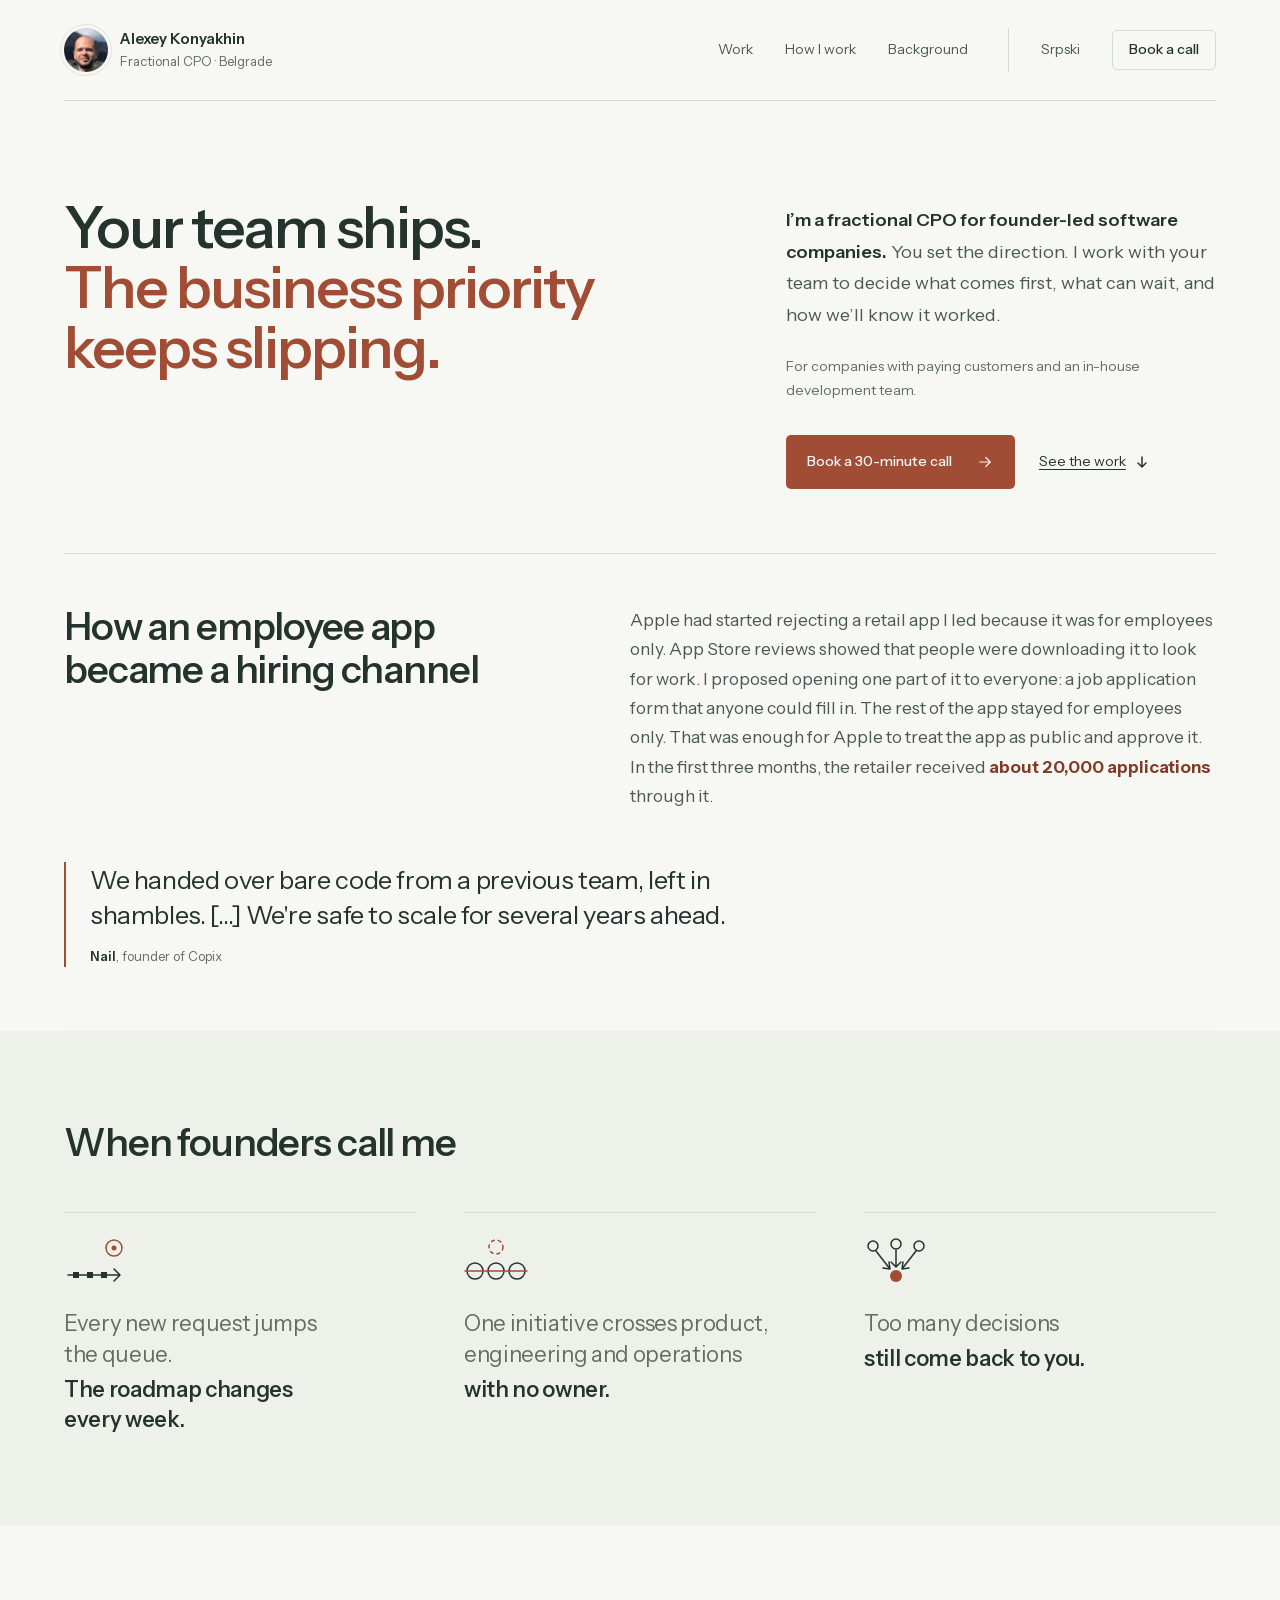
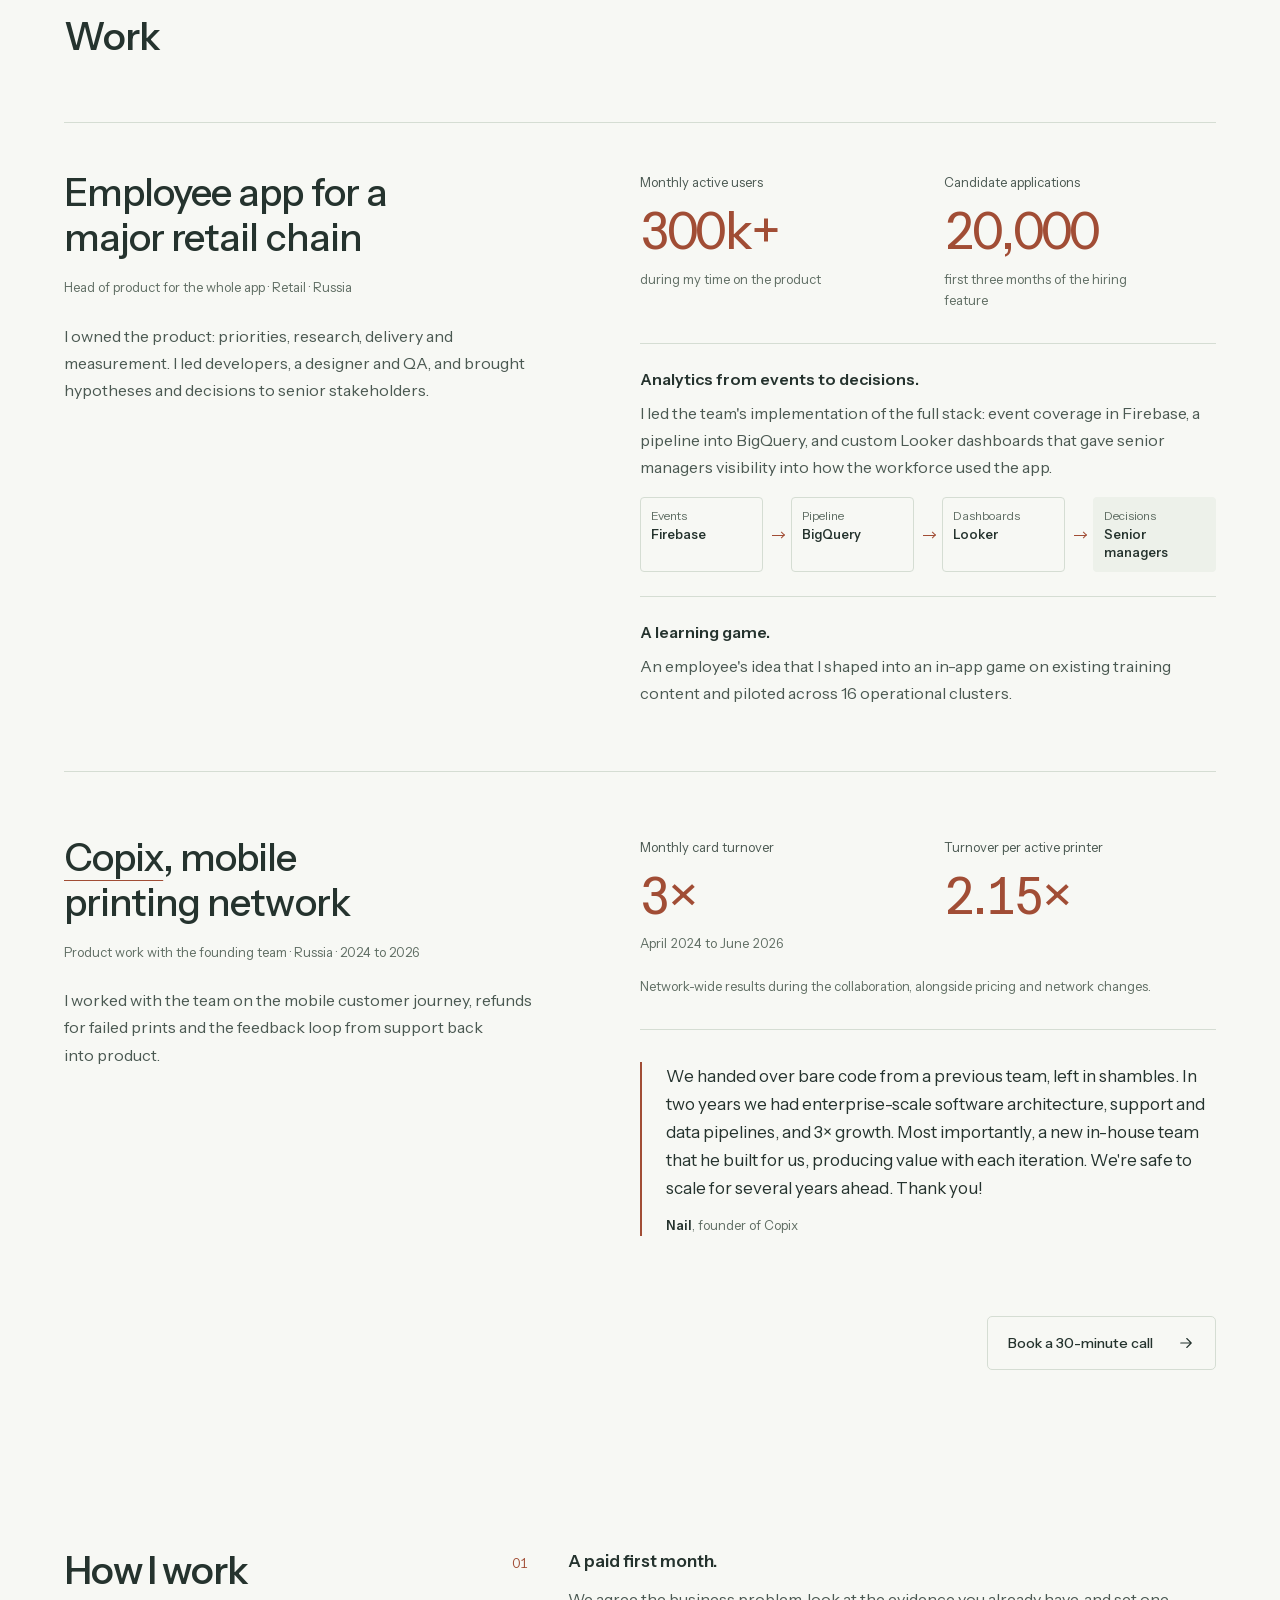
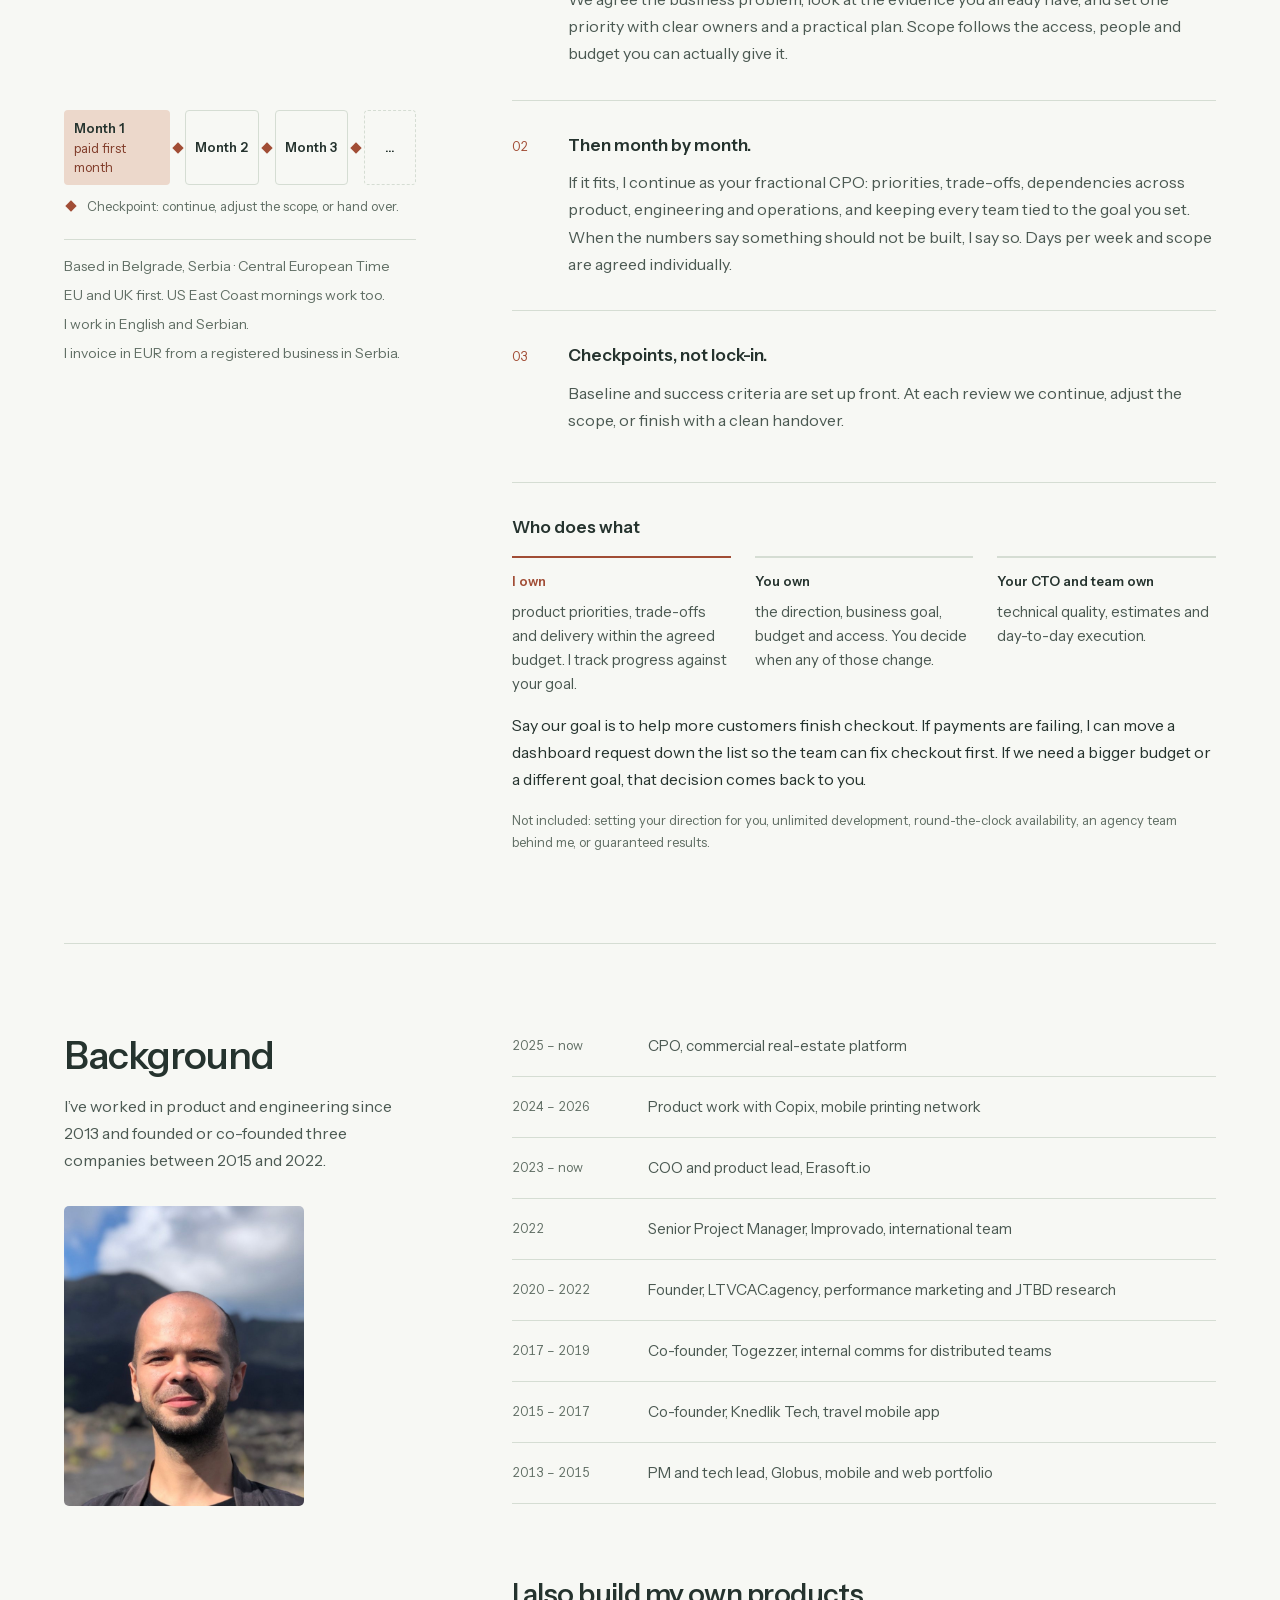
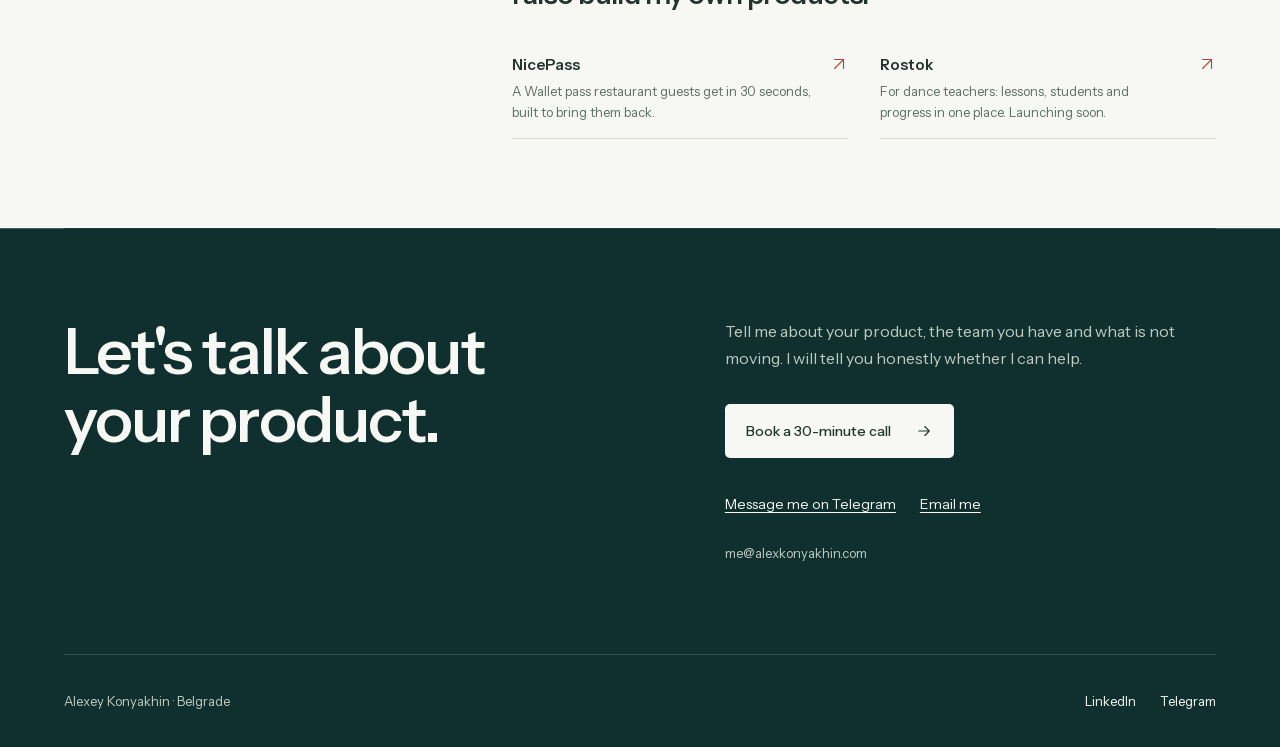
==== commit e73678cf: "Say only the job application form was opened to the public The hiring story claimed the whole app wa" ====
--- a/index.html
+++ b/index.html
@@ -86,7 +86,7 @@
 
     <section id="hiring-story" class="hiring-story" aria-labelledby="hiring-title">
       <h2 id="hiring-title">How an employee app became a hiring channel</h2>
-      <p>Apple had started rejecting a retail app I led because it was for employees only. App Store reviews showed that people were downloading it to look for work. I proposed opening the app to everyone so people could apply for store jobs directly. Apple approved the public app. In the first three months, the retailer received <strong>about 20,000 applications</strong> through it.</p>
+      <p>Apple had started rejecting a retail app I led because it was for employees only. App Store reviews showed that people were downloading it to look for work. I proposed opening one part of it to everyone: a job application form that anyone could fill in. The rest of the app stayed for employees only. That was enough for Apple to treat the app as public and approve it. In the first three months, the retailer received <strong>about 20,000 applications</strong> through it.</p>
     </section>
 
     <!-- Excerpt of the full quote in the Copix case. Final wording is pending the founder-approved edit;
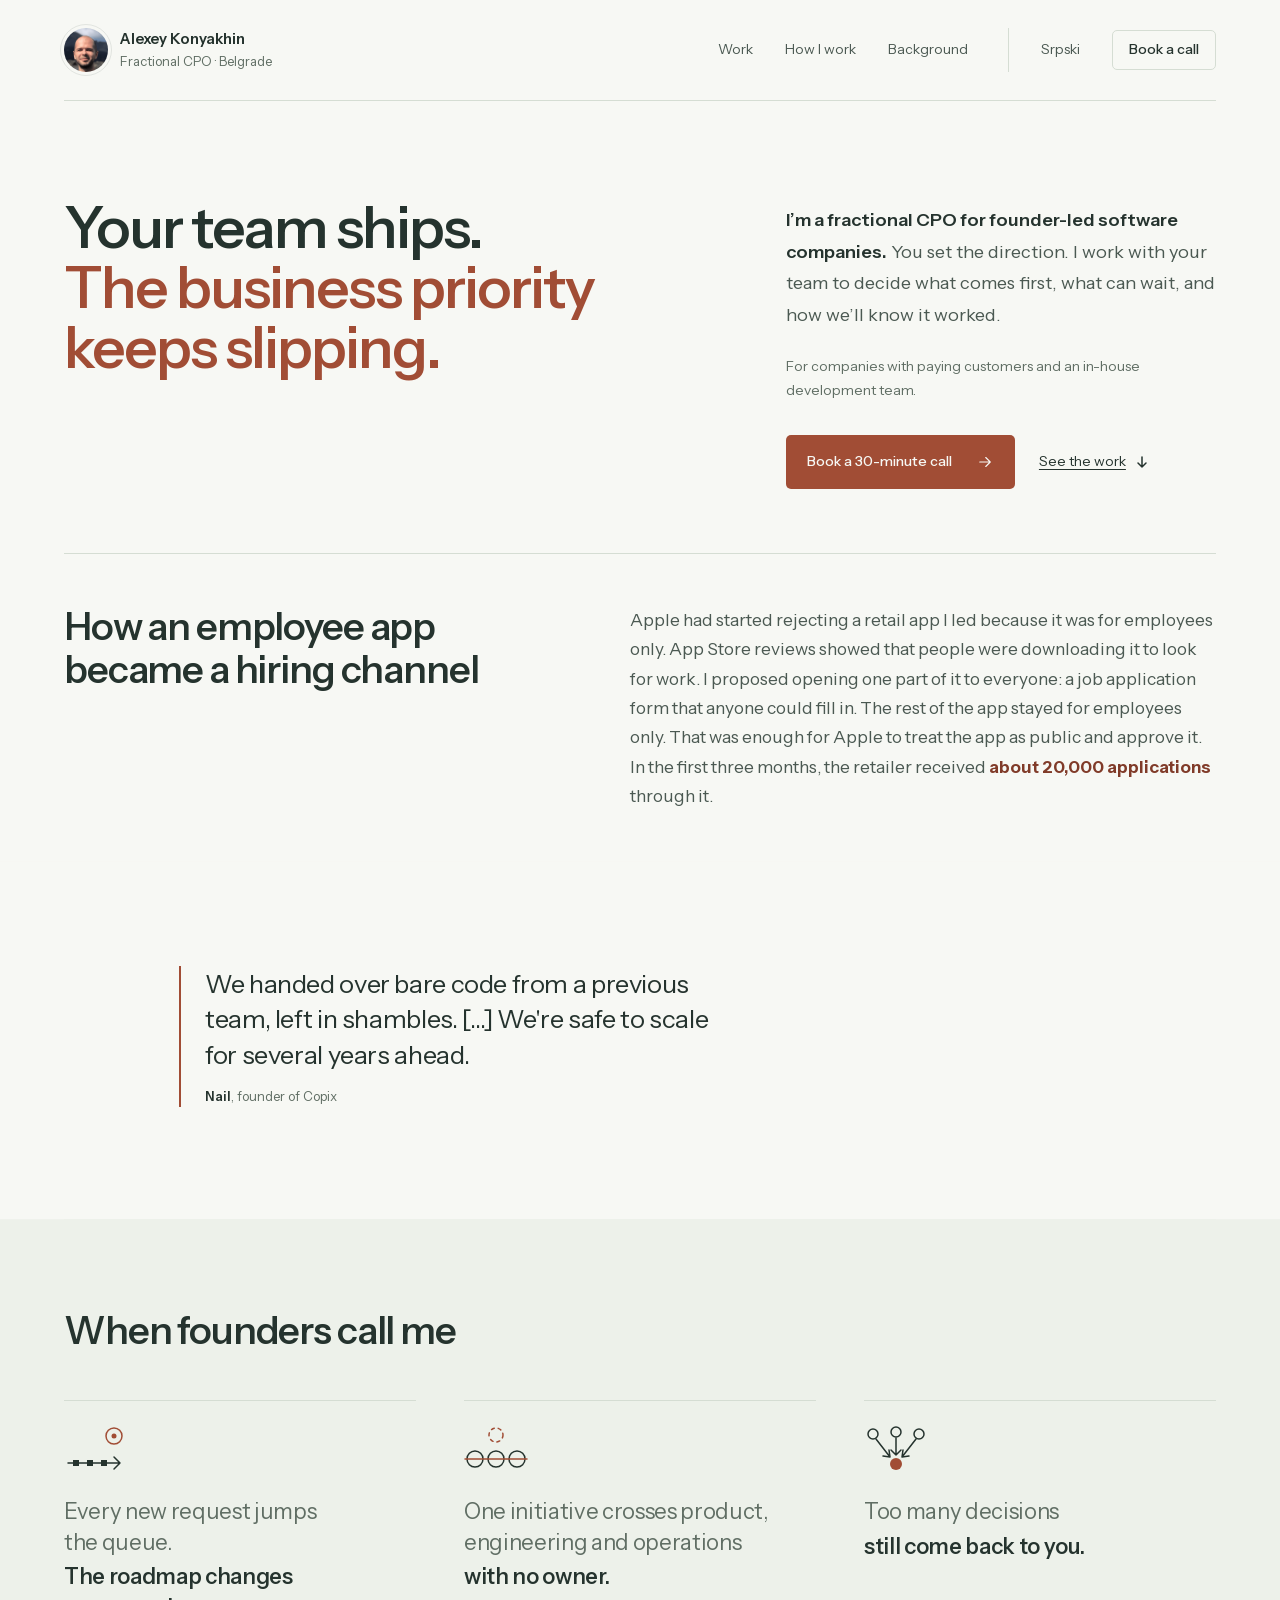
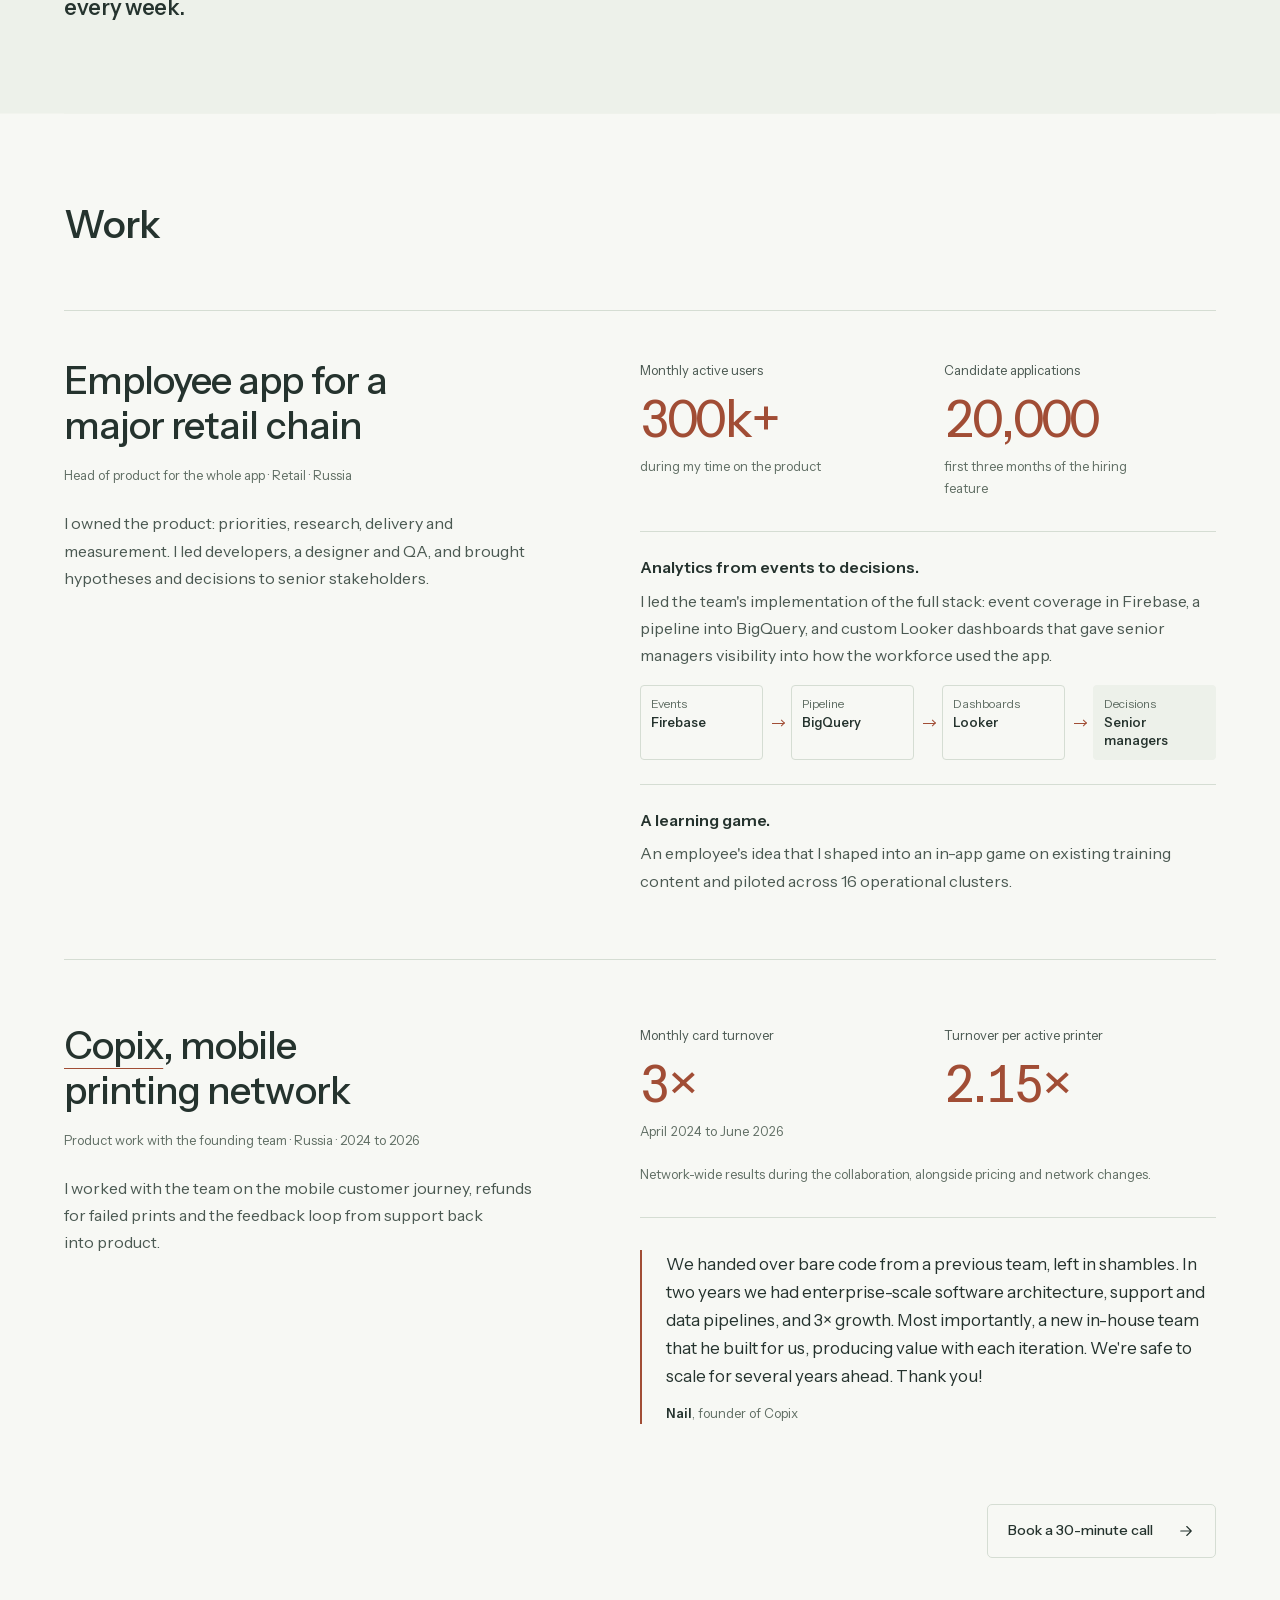
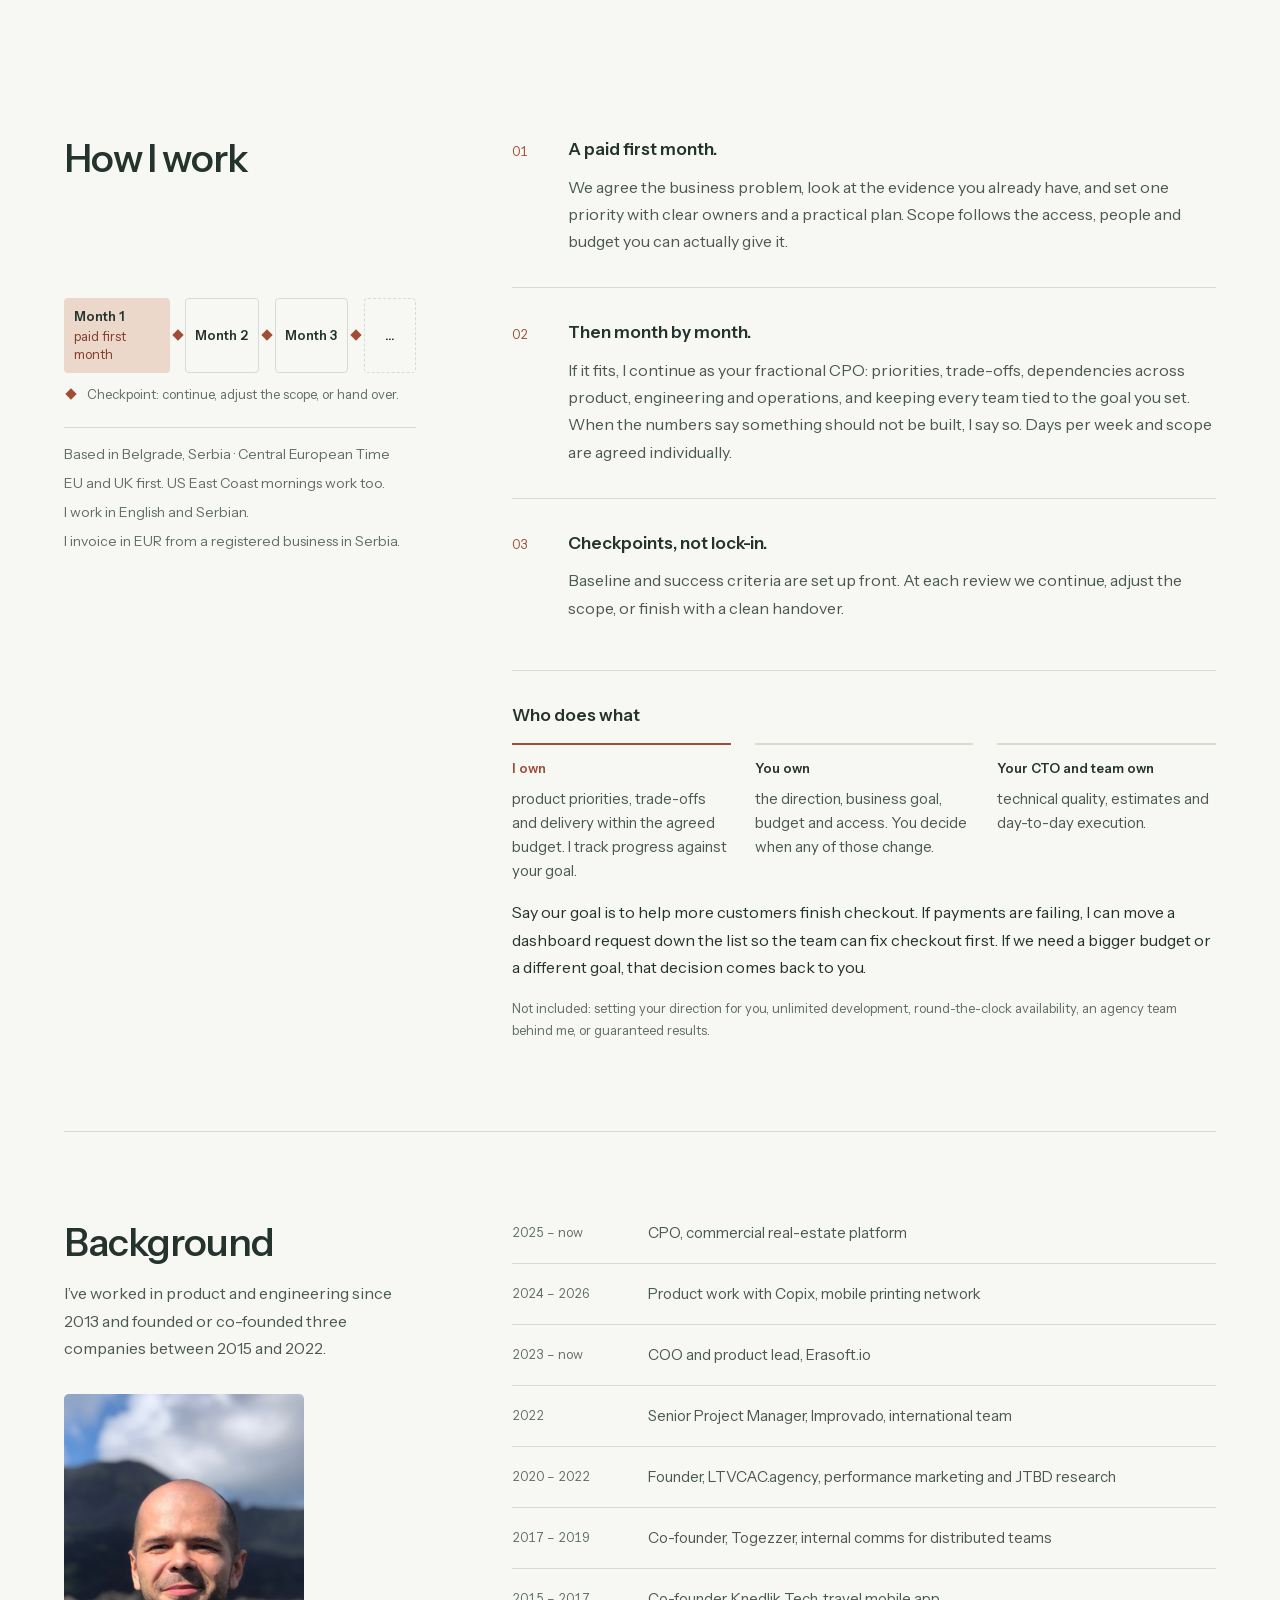
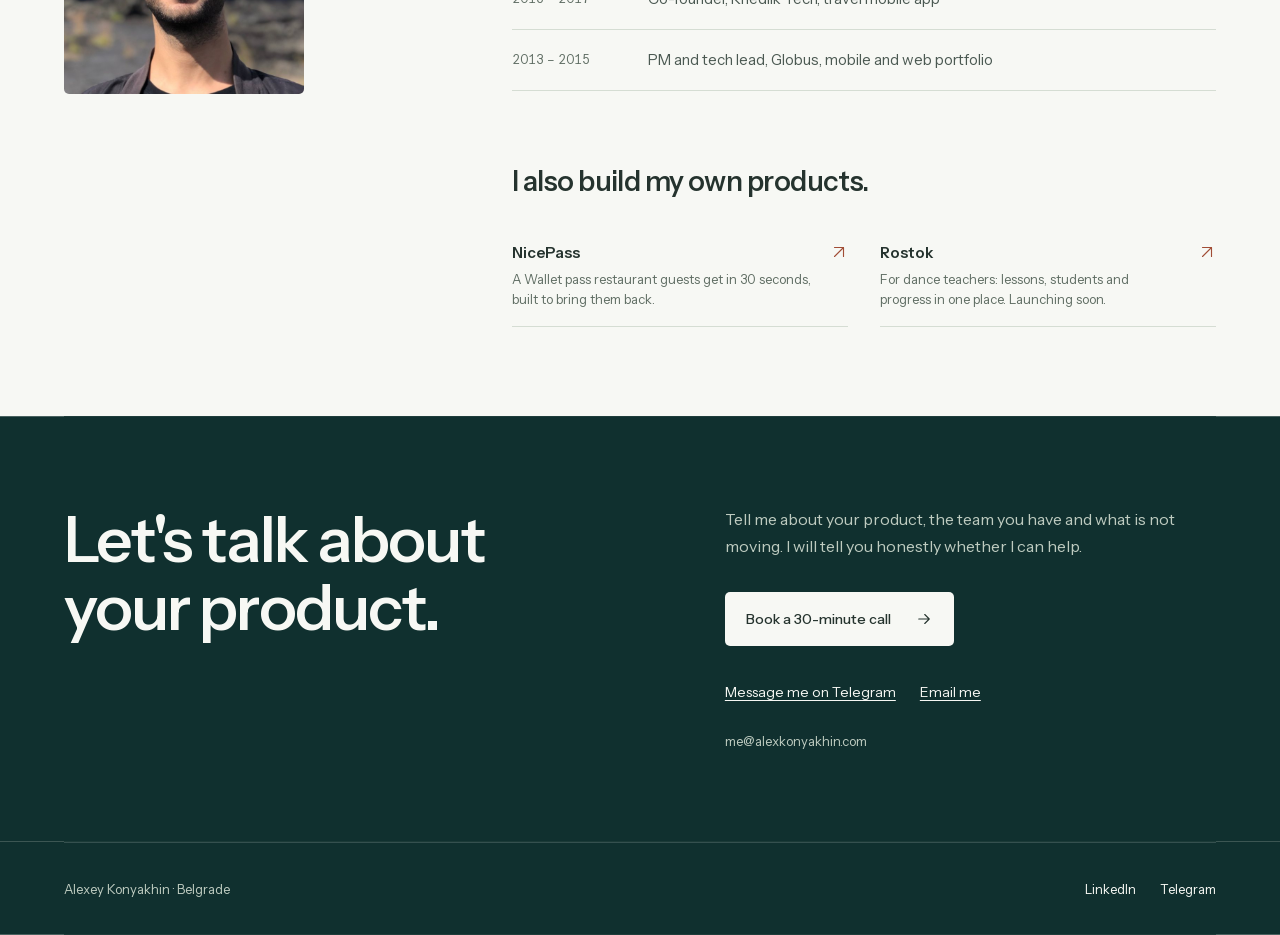
==== commit 9d0c2eed: "Bring the ice scene back under the founder's quote The page read as flat without it. The scroll-tied" ====
--- a/index.html
+++ b/index.html
@@ -20,7 +20,10 @@
   <link rel="icon" href="/ava_alex_konyakhin.png" type="image/png">
   <link rel="preload" href="/fonts/instrument-sans-latin.woff2" as="font" type="font/woff2" crossorigin>
   <link rel="stylesheet" href="/styles.css">
+  <script src="/water.js" defer></script>
+  <script src="/motion.js" defer></script>
   <script>
+    document.documentElement.classList.add('lead-live');
     window.trackCta = function () {};
     if (['alexkonyakhin.com', 'www.alexkonyakhin.com'].includes(window.location.hostname)) {
       window.dataLayer = window.dataLayer || [];
@@ -92,10 +95,13 @@
     <!-- Excerpt of the full quote in the Copix case. Final wording is pending the founder-approved edit;
          change both places together. Optional extras the styles already support inside the figcaption:
          <img class="quote-photo" …> before the name, and a link around the name or the company. -->
-    <figure class="quote quote-lead">
-      <blockquote><p>We handed over bare code from a previous team, left in shambles. […] We're safe to scale for several years ahead.</p></blockquote>
-      <figcaption><span class="quote-name">Nail</span>, founder of Copix</figcaption>
-    </figure>
+    <div class="lead" data-lead>
+      <canvas class="lead-canvas" data-lead-canvas aria-hidden="true"></canvas>
+      <figure class="quote quote-lead" data-floe>
+          <blockquote><p>We handed over bare code from a previous team, left in shambles. […] We're safe to scale for several years ahead.</p></blockquote>
+          <figcaption><span class="quote-name">Nail</span>, founder of Copix</figcaption>
+      </figure>
+    </div>
 
     <section class="section situations-section" aria-labelledby="situations-title">
       <h2 id="situations-title">When founders call me</h2>
--- a/styles.css
+++ b/styles.css
@@ -116,10 +116,34 @@
 .hiring-story p { max-width: 62ch; font-size: clamp(1rem, 1.35vw, 1.125rem); text-wrap: pretty; }
 .hiring-story strong { color: var(--rust-deep); font-weight: 650; }
 
-/* A founder's words between the story and the fit: the lead excerpt of the
-   quote that the Copix case carries in full. A photo and links are optional. */
-.quote.quote-lead { max-width: 46rem; margin: 0 0 clamp(2.5rem, 5vw, 4.5rem); }
+/* The lead: an icebreaker's channel through the page's own paper, with a
+   founder's words on the one large floe in it. The quote is the lead excerpt
+   of the one the Copix case carries in full; a photo and links are optional.
+   Without JavaScript the floe is a static shape in open water; with it, one
+   canvas draws the sheet, plates and water behind the same native text. */
+.lead {
+  position: relative;
+  isolation: isolate;
+  padding-block: 6.5rem 7rem;
+  background: #829d99;
+  box-shadow: 0 0 0 100vmax #829d99;
+  clip-path: inset(0 -100vmax);
+}
+.lead-canvas { display: none; position: absolute; z-index: -1; top: 0; left: calc((100% - 100vw) / 2); width: 100vw; height: 100%; pointer-events: none; }
+.quote.quote-lead { position: relative; width: fit-content; max-width: min(34rem, 100%); margin: 0 0 0 clamp(0rem, 9vw, 8rem); filter: drop-shadow(0 3px 0 #abc1be) drop-shadow(2px 4px 5px rgb(44 72 69 / .18)); }
+.quote.quote-lead::before {
+  content: "";
+  position: absolute;
+  z-index: -1;
+  inset: -1.75rem -2rem -2rem -1.75rem;
+  background: linear-gradient(160deg, #fdfefc, #edf3f1);
+  clip-path: polygon(3% 10%, 36% 0, 82% 4%, 100% 30%, 97% 84%, 64% 100%, 18% 96%, 0 62%);
+}
 .quote.quote-lead p { font-family: var(--display); font-size: clamp(1.25rem, 2vw, 1.625rem); line-height: 1.4; letter-spacing: -.015em; }
+.lead-live .lead { background: var(--paper); box-shadow: 0 0 0 100vmax var(--paper); }
+.lead-live .lead-canvas { display: block; }
+.lead-live .quote.quote-lead { filter: none; }
+.lead-live .quote.quote-lead::before { display: none; }
 
 /* Open case studies: the brief on the left, the evidence on the right. */
 .section { padding-block: var(--section-gap); }
@@ -273,6 +297,8 @@
   .hero-fit { max-width: 61ch; margin-top: var(--space-4); }
   .actions { margin-top: var(--space-5); }
   .hiring-story { grid-template-columns: 1fr; gap: var(--space-4); }
+  .lead { padding-block: 5.5rem 6rem; }
+  .quote.quote-lead { margin-left: clamp(1rem, 6vw, 4rem); max-width: min(34rem, calc(100% - 2 * clamp(1rem, 6vw, 4rem))); }
   .engagement-aside, .steps { grid-column: 1; grid-row: auto; }
   .work > h2 { margin-bottom: var(--space-6); }
   .case { grid-template-columns: 1fr; gap: var(--space-6); padding-bottom: var(--space-7); }
@@ -321,6 +347,9 @@
   .hero-fit { font-size: .8125rem; }
   .actions { gap: var(--space-2) var(--space-5); }
   .roles { grid-template-columns: 1fr; gap: var(--space-4); }
+  .lead { padding-block: 4.75rem 5.25rem; }
+  .quote.quote-lead { margin-left: 1.25rem; max-width: calc(100% - 2.5rem); padding-left: var(--space-4); }
+  .quote.quote-lead::before { inset: -1.25rem -1rem -1.25rem -1rem; }
   .pipeline { grid-template-columns: repeat(2, minmax(0, 1fr)); }
   .pipeline li:nth-child(odd)::before, .pipeline li:nth-child(odd)::after { display: none; }
   .case-results { gap: var(--space-5); }
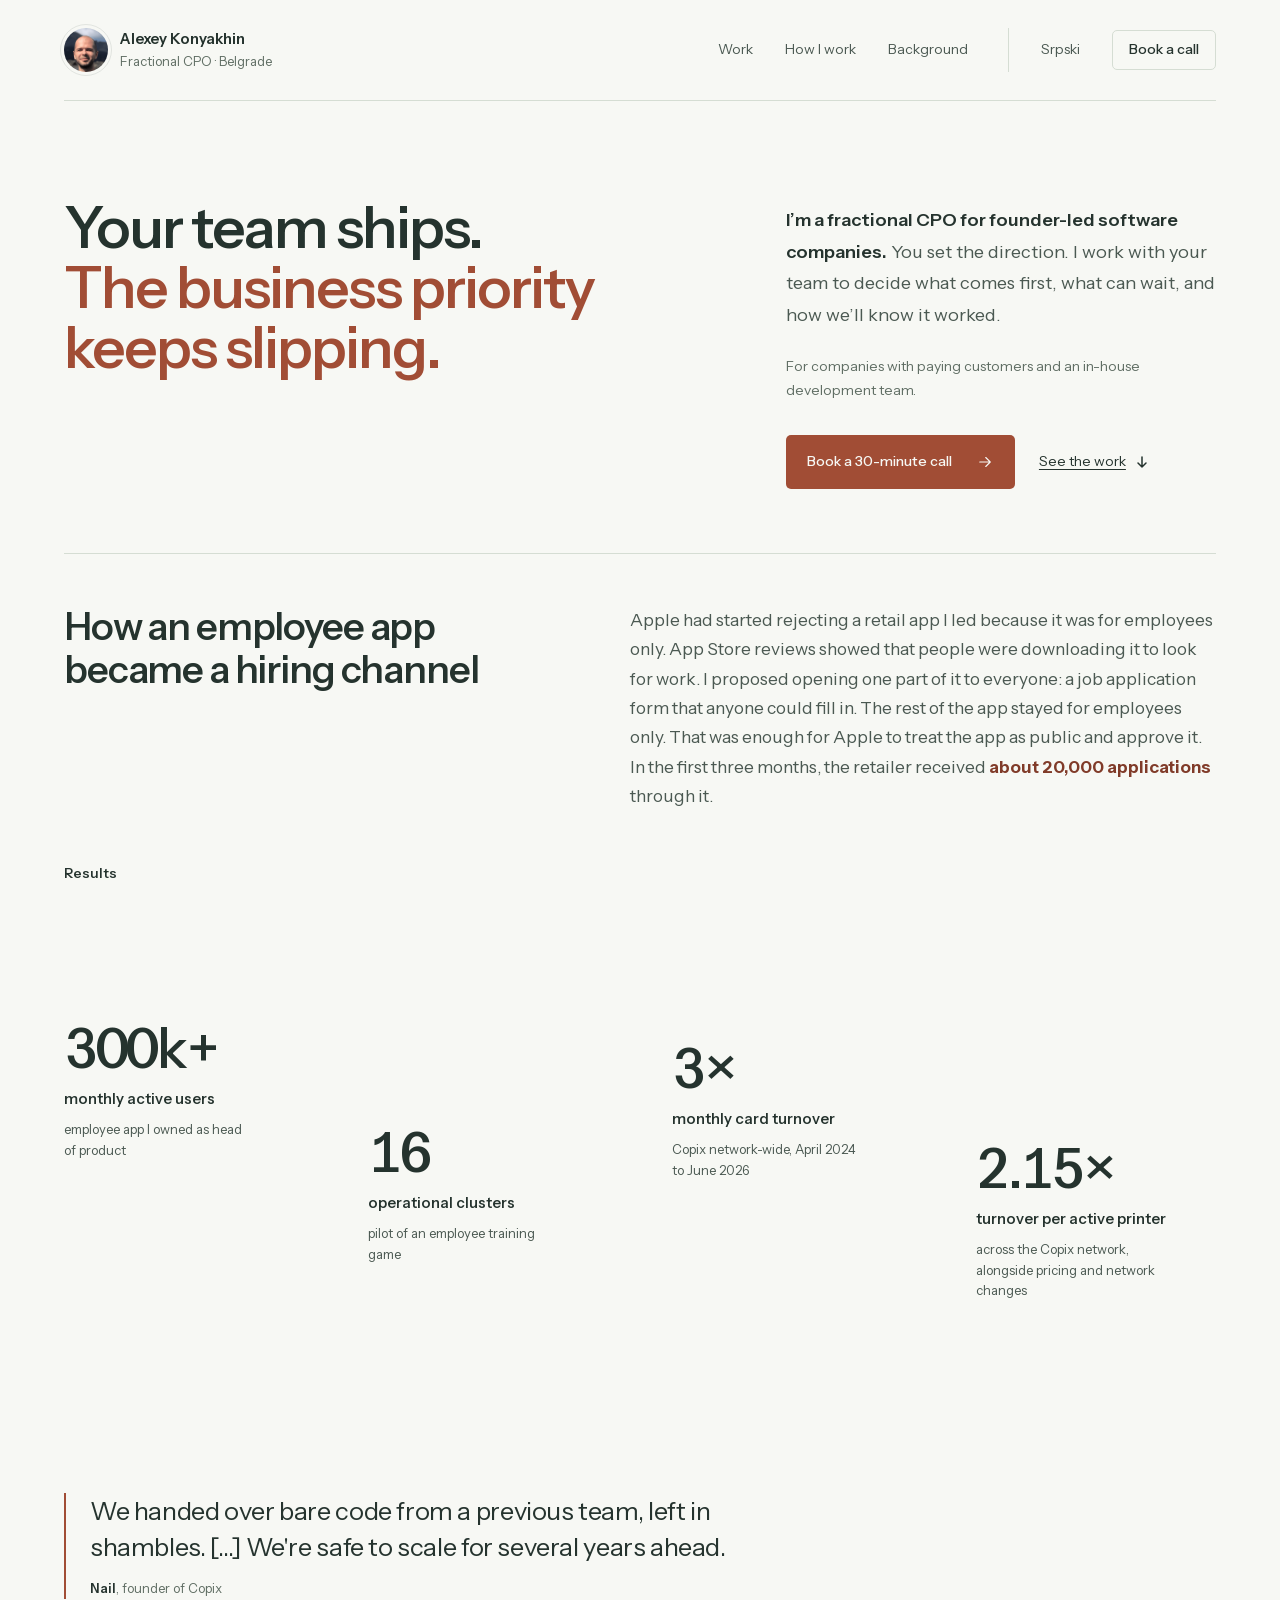
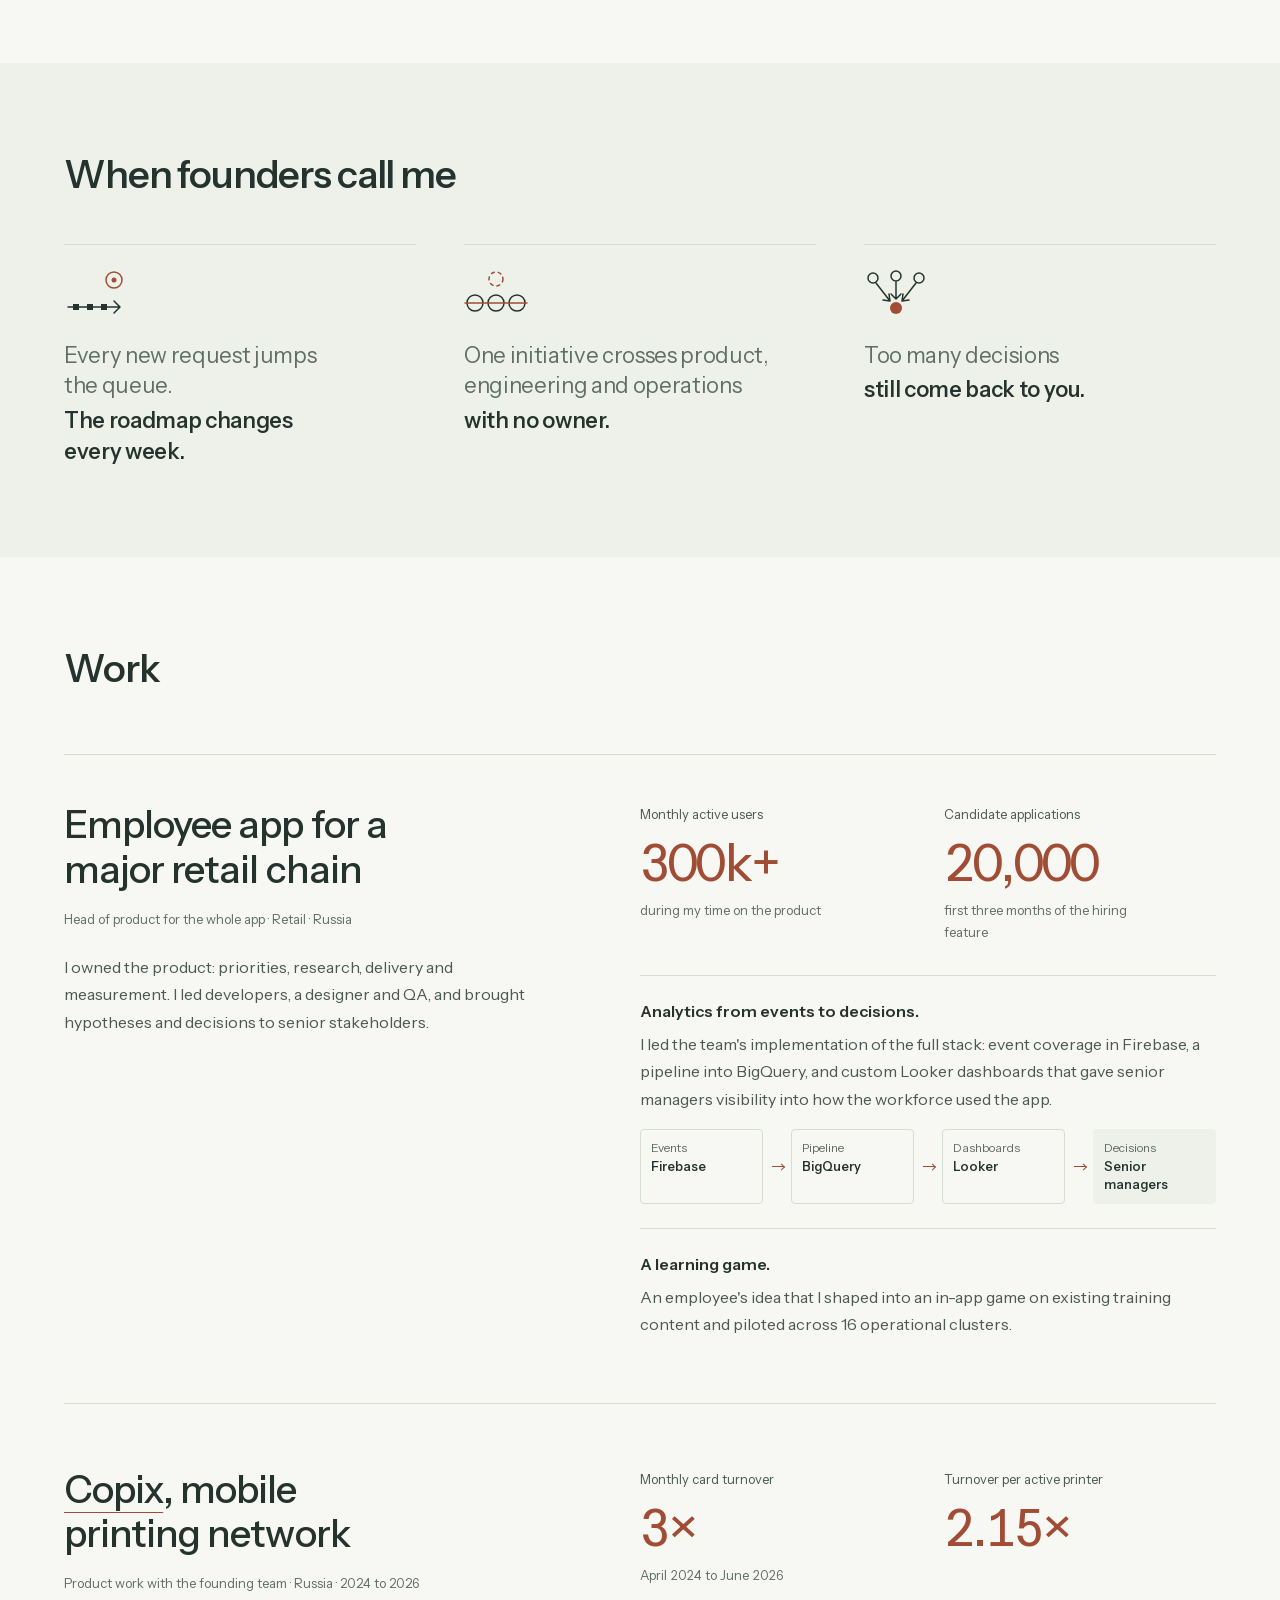
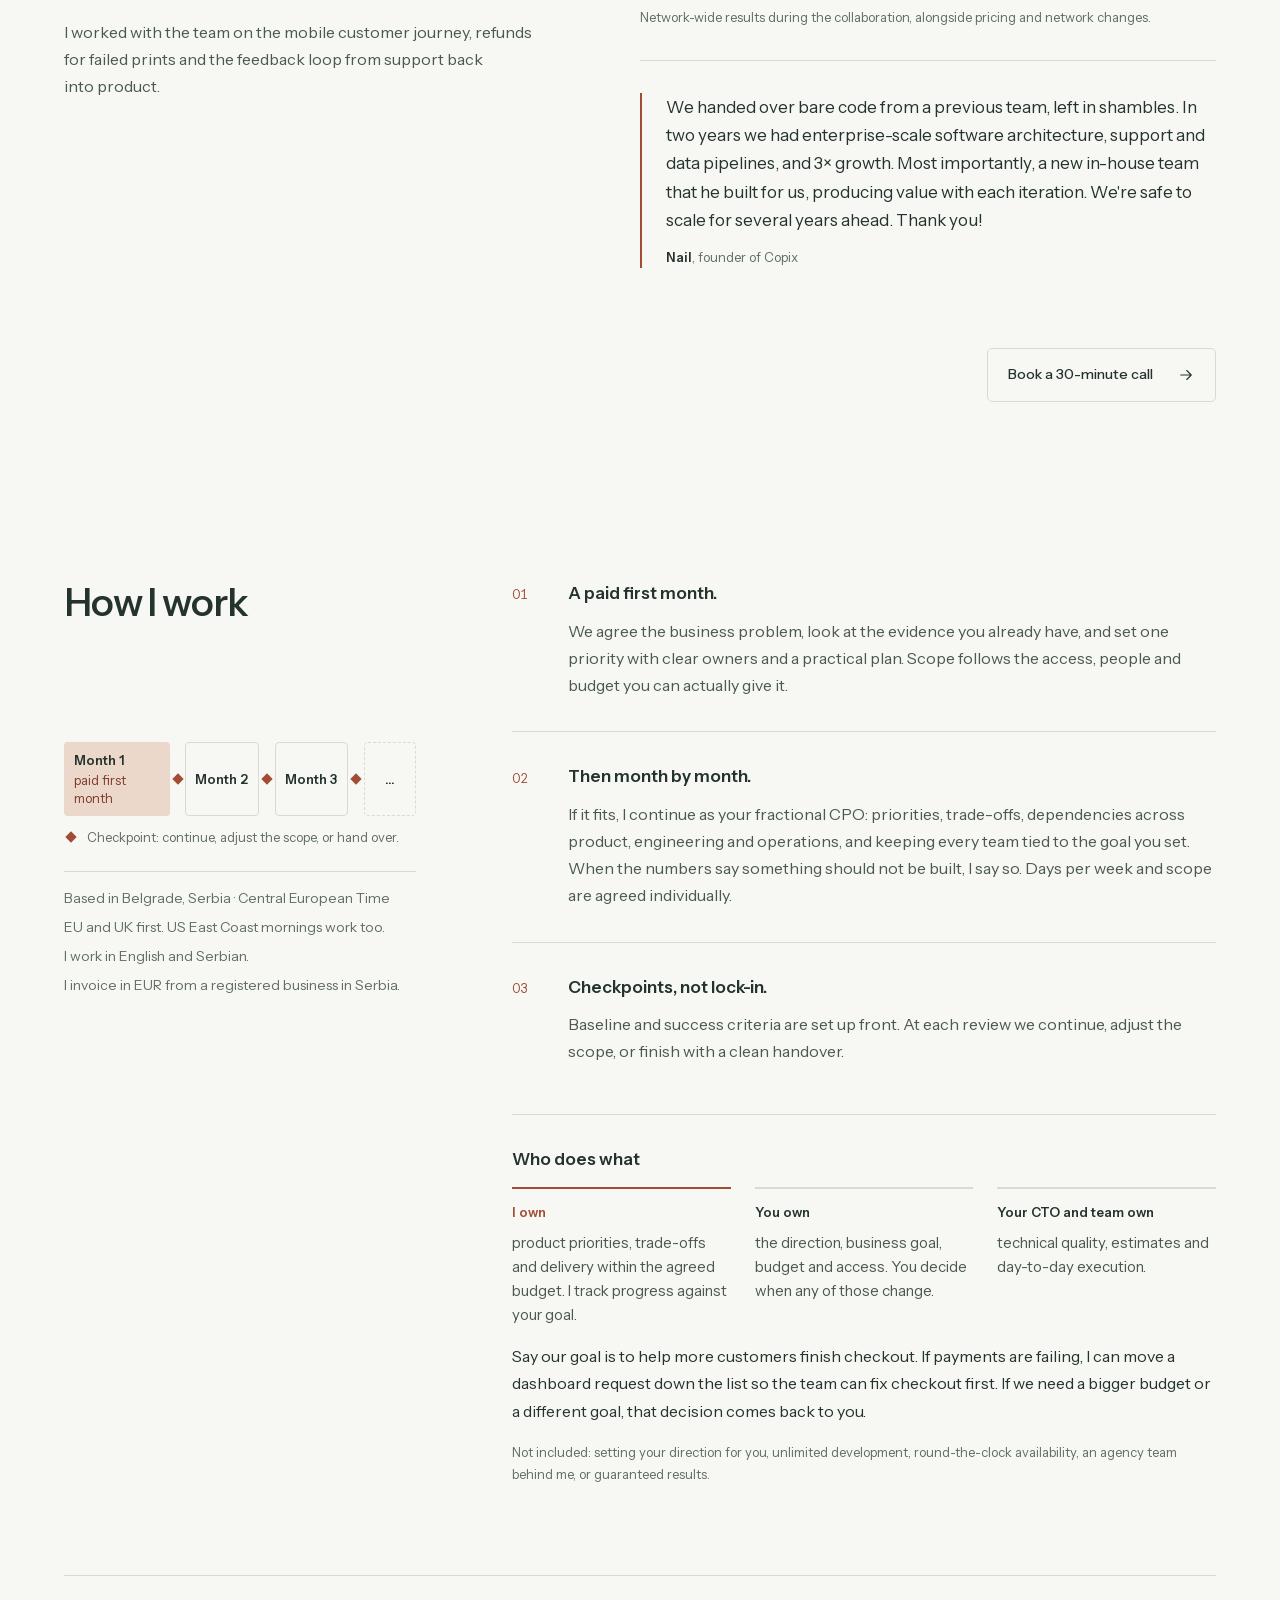
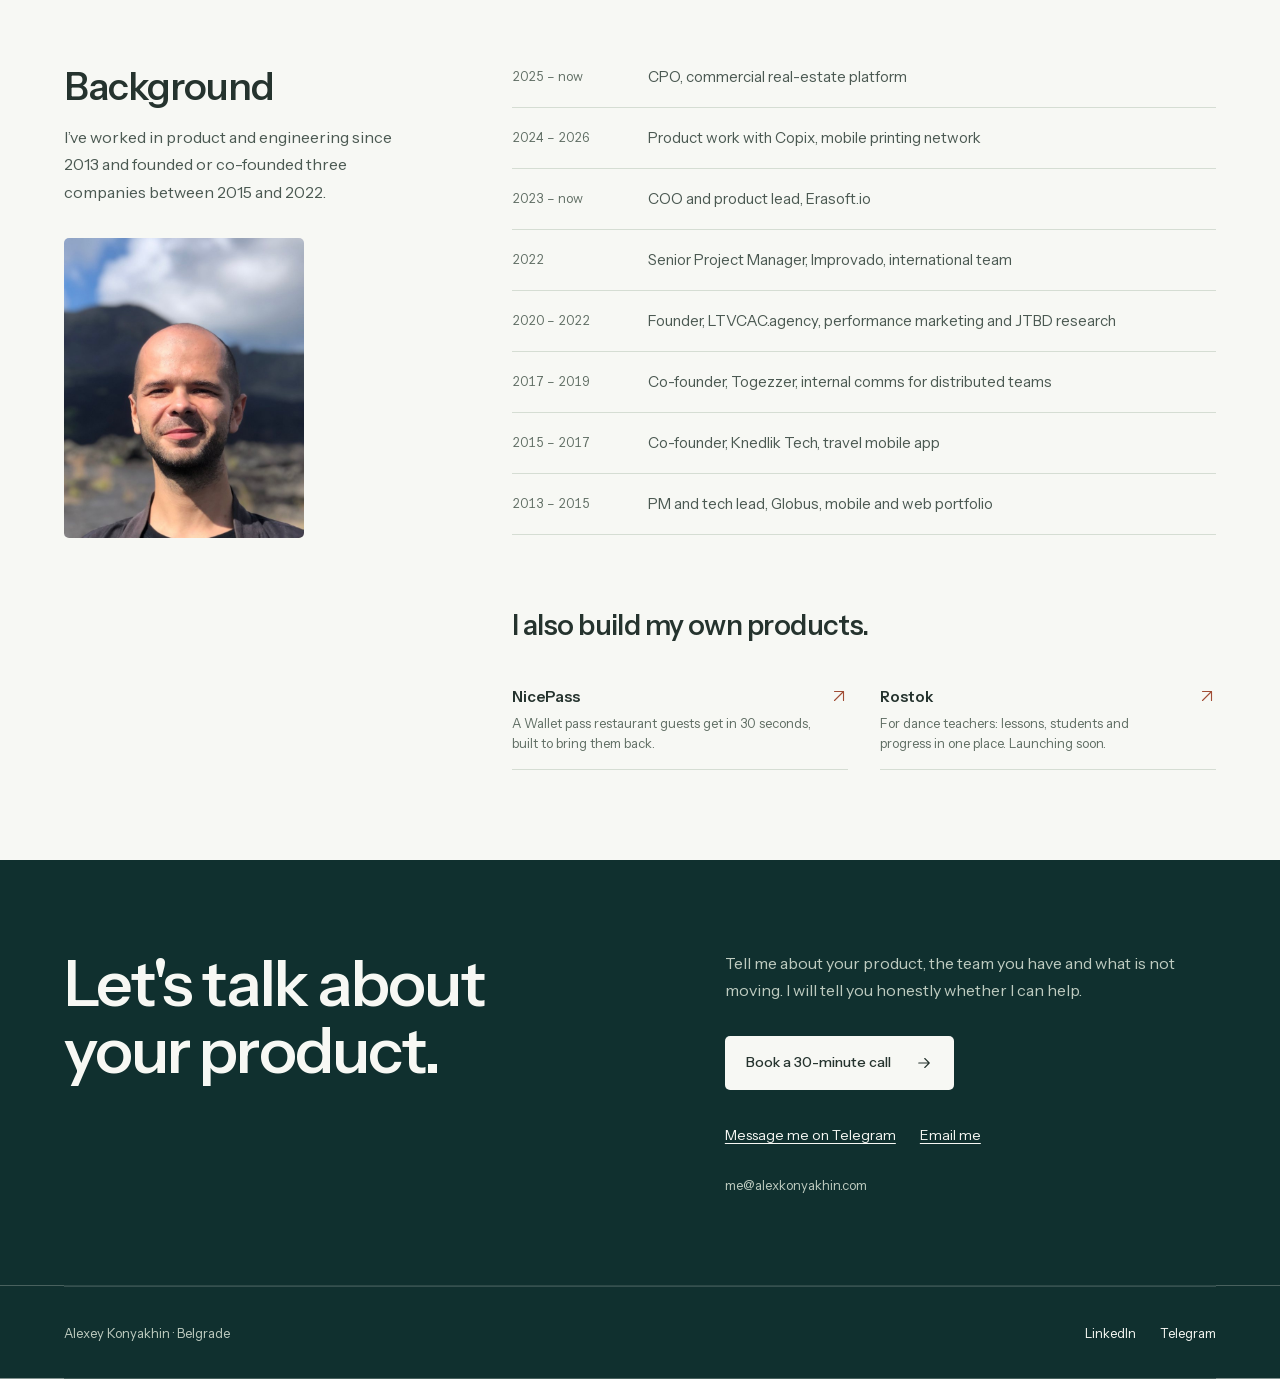
==== commit 32eeb8ee: "Put the four figures back on the ice The quote alone on the ice looked odd. The figures return on fo" ====
--- a/index.html
+++ b/index.html
@@ -92,16 +92,50 @@
       <p>Apple had started rejecting a retail app I led because it was for employees only. App Store reviews showed that people were downloading it to look for work. I proposed opening one part of it to everyone: a job application form that anyone could fill in. The rest of the app stayed for employees only. That was enough for Apple to treat the app as public and approve it. In the first three months, the retailer received <strong>about 20,000 applications</strong> through it.</p>
     </section>
 
+    <section class="proof-section" aria-labelledby="proof-title">
+      <h2 class="proof-title" id="proof-title">Results</h2>
+      <div class="lead" data-lead>
+        <canvas class="lead-canvas" data-lead-canvas aria-hidden="true"></canvas>
+        <ul class="proof-band">
+          <li data-floe>
+            <span class="proof-figure">
+              <strong class="proof-num">300k+</strong>
+            </span>
+            <span class="proof-label">monthly active users</span>
+            <span class="proof-note">employee app I owned as head of product</span>
+          </li>
+          <li data-floe>
+            <span class="proof-figure">
+              <strong class="proof-num">16</strong>
+            </span>
+            <span class="proof-label">operational clusters</span>
+            <span class="proof-note">pilot of an employee training game</span>
+          </li>
+          <li data-floe>
+            <span class="proof-figure">
+              <strong class="proof-num">3×</strong>
+            </span>
+            <span class="proof-label">monthly card turnover</span>
+            <span class="proof-note">Copix network-wide, April 2024 to June 2026</span>
+          </li>
+          <li data-floe>
+            <span class="proof-figure">
+              <strong class="proof-num">2.15×</strong>
+            </span>
+            <span class="proof-label">turnover per active printer</span>
+            <span class="proof-note">across the Copix network, alongside pricing and network changes</span>
+          </li>
+        </ul>
+      </div>
+    </section>
+
     <!-- Excerpt of the full quote in the Copix case. Final wording is pending the founder-approved edit;
          change both places together. Optional extras the styles already support inside the figcaption:
          <img class="quote-photo" …> before the name, and a link around the name or the company. -->
-    <div class="lead" data-lead>
-      <canvas class="lead-canvas" data-lead-canvas aria-hidden="true"></canvas>
-      <figure class="quote quote-lead" data-floe>
-          <blockquote><p>We handed over bare code from a previous team, left in shambles. […] We're safe to scale for several years ahead.</p></blockquote>
-          <figcaption><span class="quote-name">Nail</span>, founder of Copix</figcaption>
-      </figure>
-    </div>
+    <figure class="quote quote-lead">
+        <blockquote><p>We handed over bare code from a previous team, left in shambles. […] We're safe to scale for several years ahead.</p></blockquote>
+        <figcaption><span class="quote-name">Nail</span>, founder of Copix</figcaption>
+    </figure>
 
     <section class="section situations-section" aria-labelledby="situations-title">
       <h2 id="situations-title">When founders call me</h2>
--- a/styles.css
+++ b/styles.css
@@ -116,34 +116,55 @@
 .hiring-story p { max-width: 62ch; font-size: clamp(1rem, 1.35vw, 1.125rem); text-wrap: pretty; }
 .hiring-story strong { color: var(--rust-deep); font-weight: 650; }
 
-/* The lead: an icebreaker's channel through the page's own paper, with a
-   founder's words on the one large floe in it. The quote is the lead excerpt
-   of the one the Copix case carries in full; a photo and links are optional.
-   Without JavaScript the floe is a static shape in open water; with it, one
+/* Proof is set like figures in a report, with its qualifications attached.
+   The caption sits on the paper just above the ice it names. */
+.proof-title { padding-bottom: var(--space-4); font-size: .875rem; font-weight: 550; line-height: 1.6; letter-spacing: 0; }
+.proof-band { display: grid; grid-template-columns: repeat(4, minmax(0, 1fr)); gap: var(--space-6); margin: 0; padding: 0; list-style: none; }
+.proof-band li { display: flex; flex-direction: column; align-items: flex-start; }
+.proof-num { margin-bottom: var(--space-4); font-family: var(--display); font-size: clamp(2.5rem, 4vw, 3.5rem); font-weight: 450; line-height: 1; letter-spacing: -.035em; font-variant-numeric: lining-nums tabular-nums; }
+.proof-label { font-size: .875rem; line-height: 1.5; }
+.proof-note { max-width: 27ch; margin-top: var(--space-2); font-size: .8125rem; line-height: 1.65; color: var(--muted); }
+
+/* The lead: an icebreaker's channel through the page's own paper. Without
+   JavaScript the figures rest on static floes in open water; with it, one
    canvas draws the sheet, plates and water behind the same native text. */
 .lead {
   position: relative;
   isolation: isolate;
-  padding-block: 6.5rem 7rem;
+  padding-block: 7.5rem 8rem;
+  border: 0;
   background: #829d99;
   box-shadow: 0 0 0 100vmax #829d99;
   clip-path: inset(0 -100vmax);
 }
 .lead-canvas { display: none; position: absolute; z-index: -1; top: 0; left: calc((100% - 100vw) / 2); width: 100vw; height: 100%; pointer-events: none; }
-.quote.quote-lead { position: relative; width: fit-content; max-width: min(34rem, 100%); margin: 0 0 0 clamp(0rem, 9vw, 8rem); filter: drop-shadow(0 3px 0 #abc1be) drop-shadow(2px 4px 5px rgb(44 72 69 / .18)); }
-.quote.quote-lead::before {
+.lead .proof-band { align-items: start; justify-items: start; gap: 4.5rem clamp(2.75rem, 5vw, 4.5rem); }
+.lead [data-floe] { position: relative; filter: drop-shadow(0 3px 0 #abc1be) drop-shadow(2px 4px 5px rgb(44 72 69 / .18)); }
+.lead [data-floe]::before {
   content: "";
   position: absolute;
   z-index: -1;
-  inset: -1.75rem -2rem -2rem -1.75rem;
+  inset: -1.5rem -1.75rem -1.75rem;
   background: linear-gradient(160deg, #fdfefc, #edf3f1);
-  clip-path: polygon(3% 10%, 36% 0, 82% 4%, 100% 30%, 97% 84%, 64% 100%, 18% 96%, 0 62%);
-}
-.quote.quote-lead p { font-family: var(--display); font-size: clamp(1.25rem, 2vw, 1.625rem); line-height: 1.4; letter-spacing: -.015em; }
+  clip-path: polygon(5% 8%, 39% 0, 84% 5%, 100% 33%, 95% 83%, 66% 100%, 20% 95%, 0 60%);
+}
+.lead [data-floe]:nth-child(even)::before { clip-path: polygon(0 24%, 22% 2%, 71% 0, 97% 16%, 100% 68%, 80% 98%, 31% 100%, 4% 80%); }
+.lead [data-floe]:nth-child(2) { margin-top: 6.5rem; }
+.lead [data-floe]:nth-child(3) { margin-top: 1.25rem; }
+.lead [data-floe]:nth-child(4) { margin-top: 7.5rem; }
+.lead .proof-figure { display: block; margin-bottom: var(--space-3); font-size: clamp(2.5rem, 4.4vw, 4rem); line-height: 1; }
+.lead .proof-num { display: block; margin: 0; font-size: inherit; font-weight: 500; letter-spacing: -.04em; }
+.lead .proof-label { font-size: .9375rem; font-weight: 550; line-height: 1.5; }
+.lead .proof-note { max-width: 21ch; color: var(--body); line-height: 1.6; }
 .lead-live .lead { background: var(--paper); box-shadow: 0 0 0 100vmax var(--paper); }
 .lead-live .lead-canvas { display: block; }
-.lead-live .quote.quote-lead { filter: none; }
-.lead-live .quote.quote-lead::before { display: none; }
+.lead-live .lead [data-floe] { filter: none; }
+.lead-live .lead [data-floe]::before { display: none; }
+
+/* A founder's words between the figures and the fit: the lead excerpt of the
+   quote that the Copix case carries in full. A photo and links are optional. */
+.quote.quote-lead { max-width: 46rem; margin: clamp(2.5rem, 5vw, 4rem) 0 clamp(2.5rem, 5vw, 4.5rem); }
+.quote.quote-lead p { font-family: var(--display); font-size: clamp(1.25rem, 2vw, 1.625rem); line-height: 1.4; letter-spacing: -.015em; }
 
 /* Open case studies: the brief on the left, the evidence on the right. */
 .section { padding-block: var(--section-gap); }
@@ -297,8 +318,16 @@
   .hero-fit { max-width: 61ch; margin-top: var(--space-4); }
   .actions { margin-top: var(--space-5); }
   .hiring-story { grid-template-columns: 1fr; gap: var(--space-4); }
-  .lead { padding-block: 5.5rem 6rem; }
-  .quote.quote-lead { margin-left: clamp(1rem, 6vw, 4rem); max-width: min(34rem, calc(100% - 2 * clamp(1rem, 6vw, 4rem))); }
+  .proof-band { grid-template-columns: 1fr 1fr; gap: var(--space-7); }
+  .proof-num { font-size: 3rem; margin-bottom: var(--space-3); }
+  .proof-note { max-width: 30ch; }
+  .lead { padding-block: 6rem 6.5rem; }
+  .lead .proof-band { gap: 4.25rem 2.75rem; }
+  .lead [data-floe]:nth-child(2) { margin-top: 1.75rem; }
+  .lead [data-floe]:nth-child(3) { margin-top: 0; }
+  .lead [data-floe]:nth-child(4) { margin-top: 1.75rem; }
+  .lead .proof-figure { font-size: clamp(2.25rem, 7vw, 3.5rem); }
+  .lead .proof-note { max-width: 26ch; }
   .engagement-aside, .steps { grid-column: 1; grid-row: auto; }
   .work > h2 { margin-bottom: var(--space-6); }
   .case { grid-template-columns: 1fr; gap: var(--space-6); padding-bottom: var(--space-7); }
@@ -347,9 +376,14 @@
   .hero-fit { font-size: .8125rem; }
   .actions { gap: var(--space-2) var(--space-5); }
   .roles { grid-template-columns: 1fr; gap: var(--space-4); }
-  .lead { padding-block: 4.75rem 5.25rem; }
-  .quote.quote-lead { margin-left: 1.25rem; max-width: calc(100% - 2.5rem); padding-left: var(--space-4); }
-  .quote.quote-lead::before { inset: -1.25rem -1rem -1.25rem -1rem; }
+  /* Phones: the floes are inset from both screen edges and given room, so
+     no plate crowds its text or runs off the side. */
+  .lead { padding-block: 5rem 5.5rem; }
+  .lead .proof-band { gap: 4.5rem 2.5rem; padding-inline: .875rem; }
+  .lead [data-floe]::before { inset: -1.125rem -.875rem -1.25rem; }
+  .lead .proof-figure { font-size: clamp(2rem, 9vw, 2.5rem); margin-bottom: var(--space-2); }
+  .lead .proof-label { font-size: .875rem; }
+  .lead .proof-note { font-size: .75rem; line-height: 1.55; }
   .pipeline { grid-template-columns: repeat(2, minmax(0, 1fr)); }
   .pipeline li:nth-child(odd)::before, .pipeline li:nth-child(odd)::after { display: none; }
   .case-results { gap: var(--space-5); }
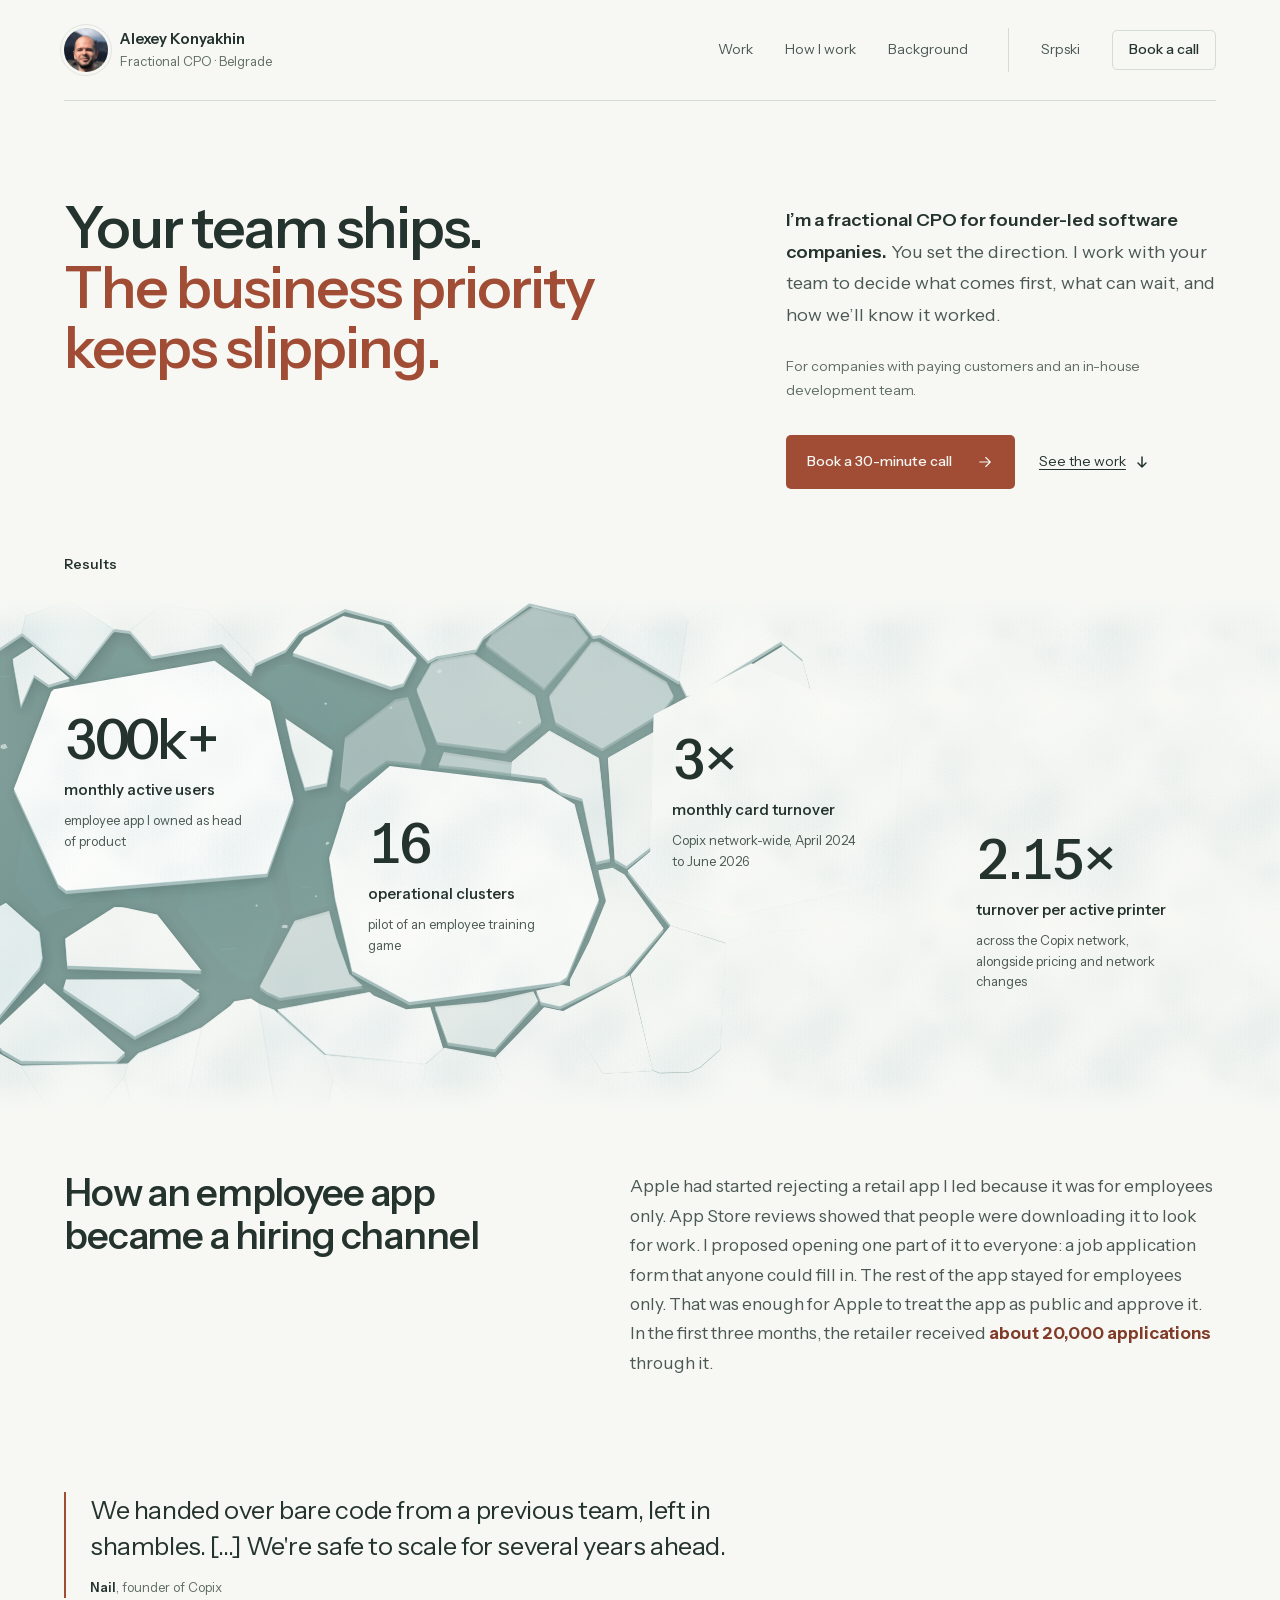
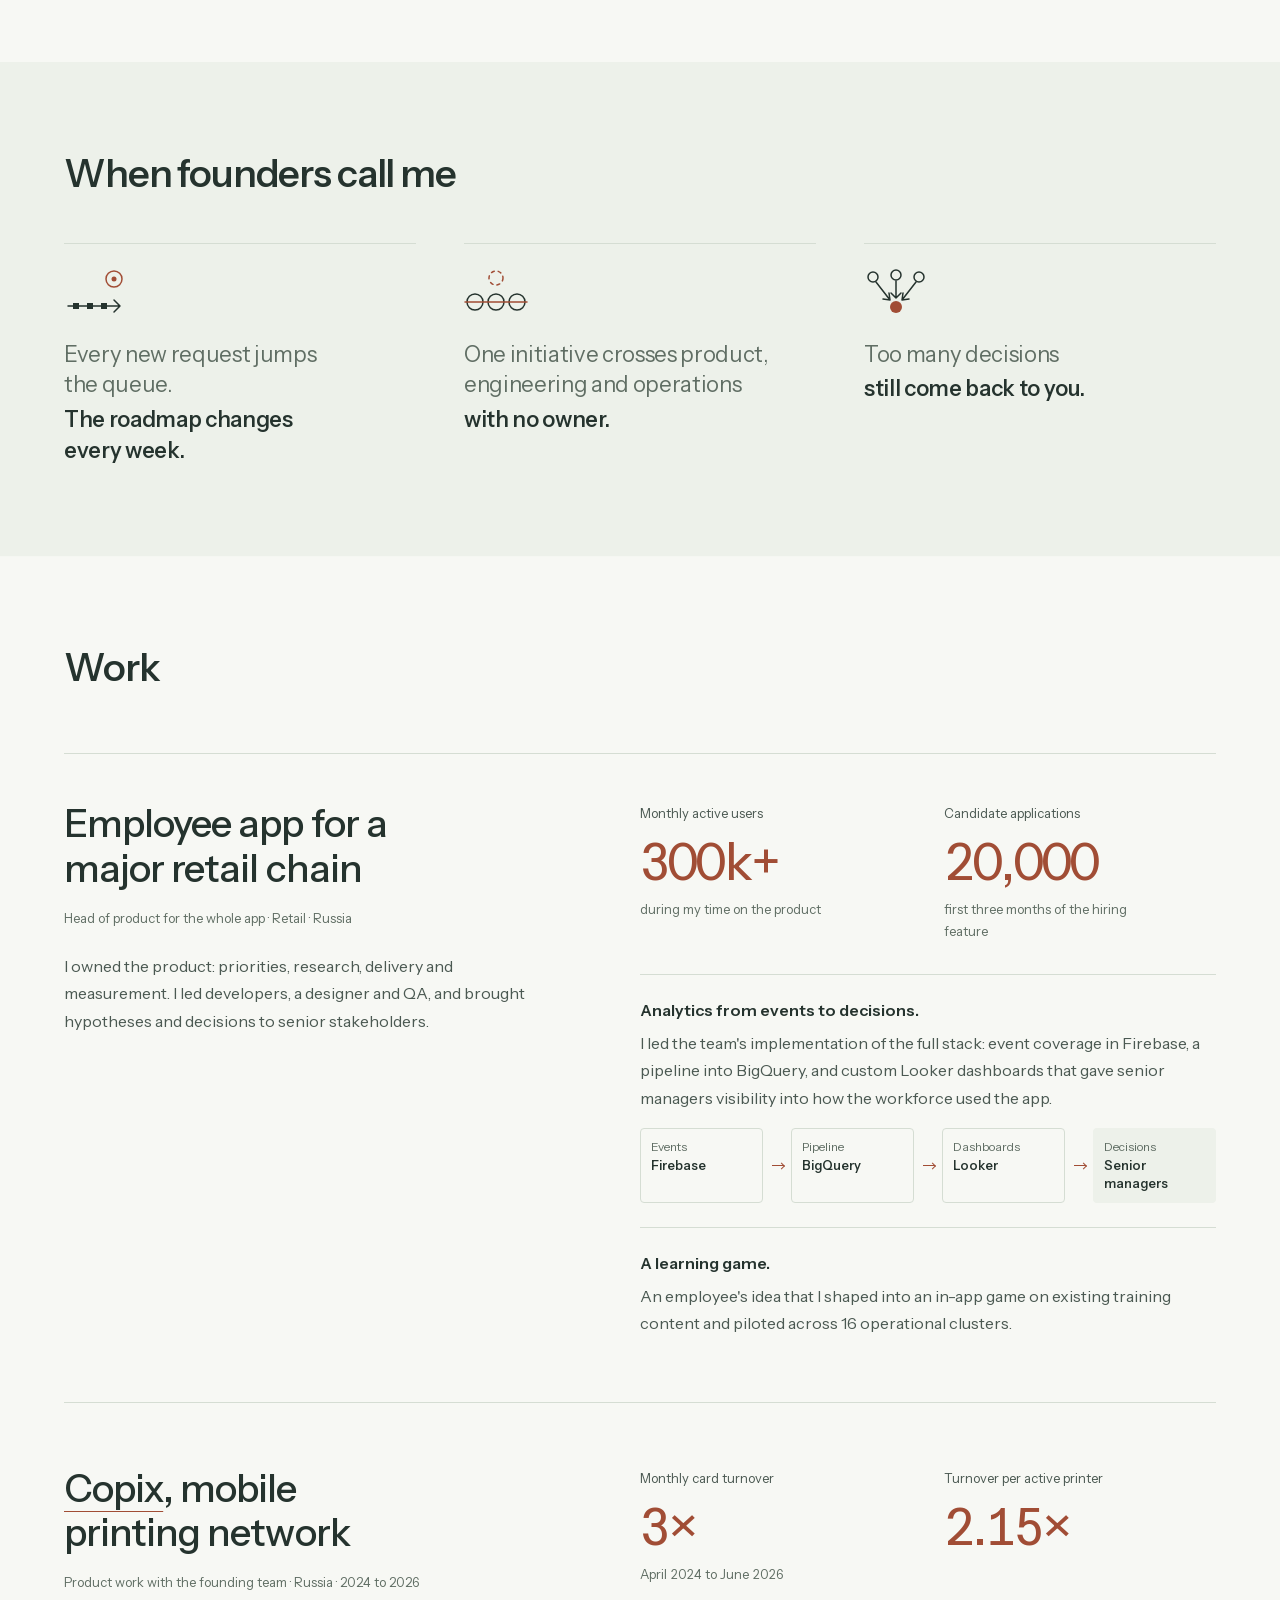
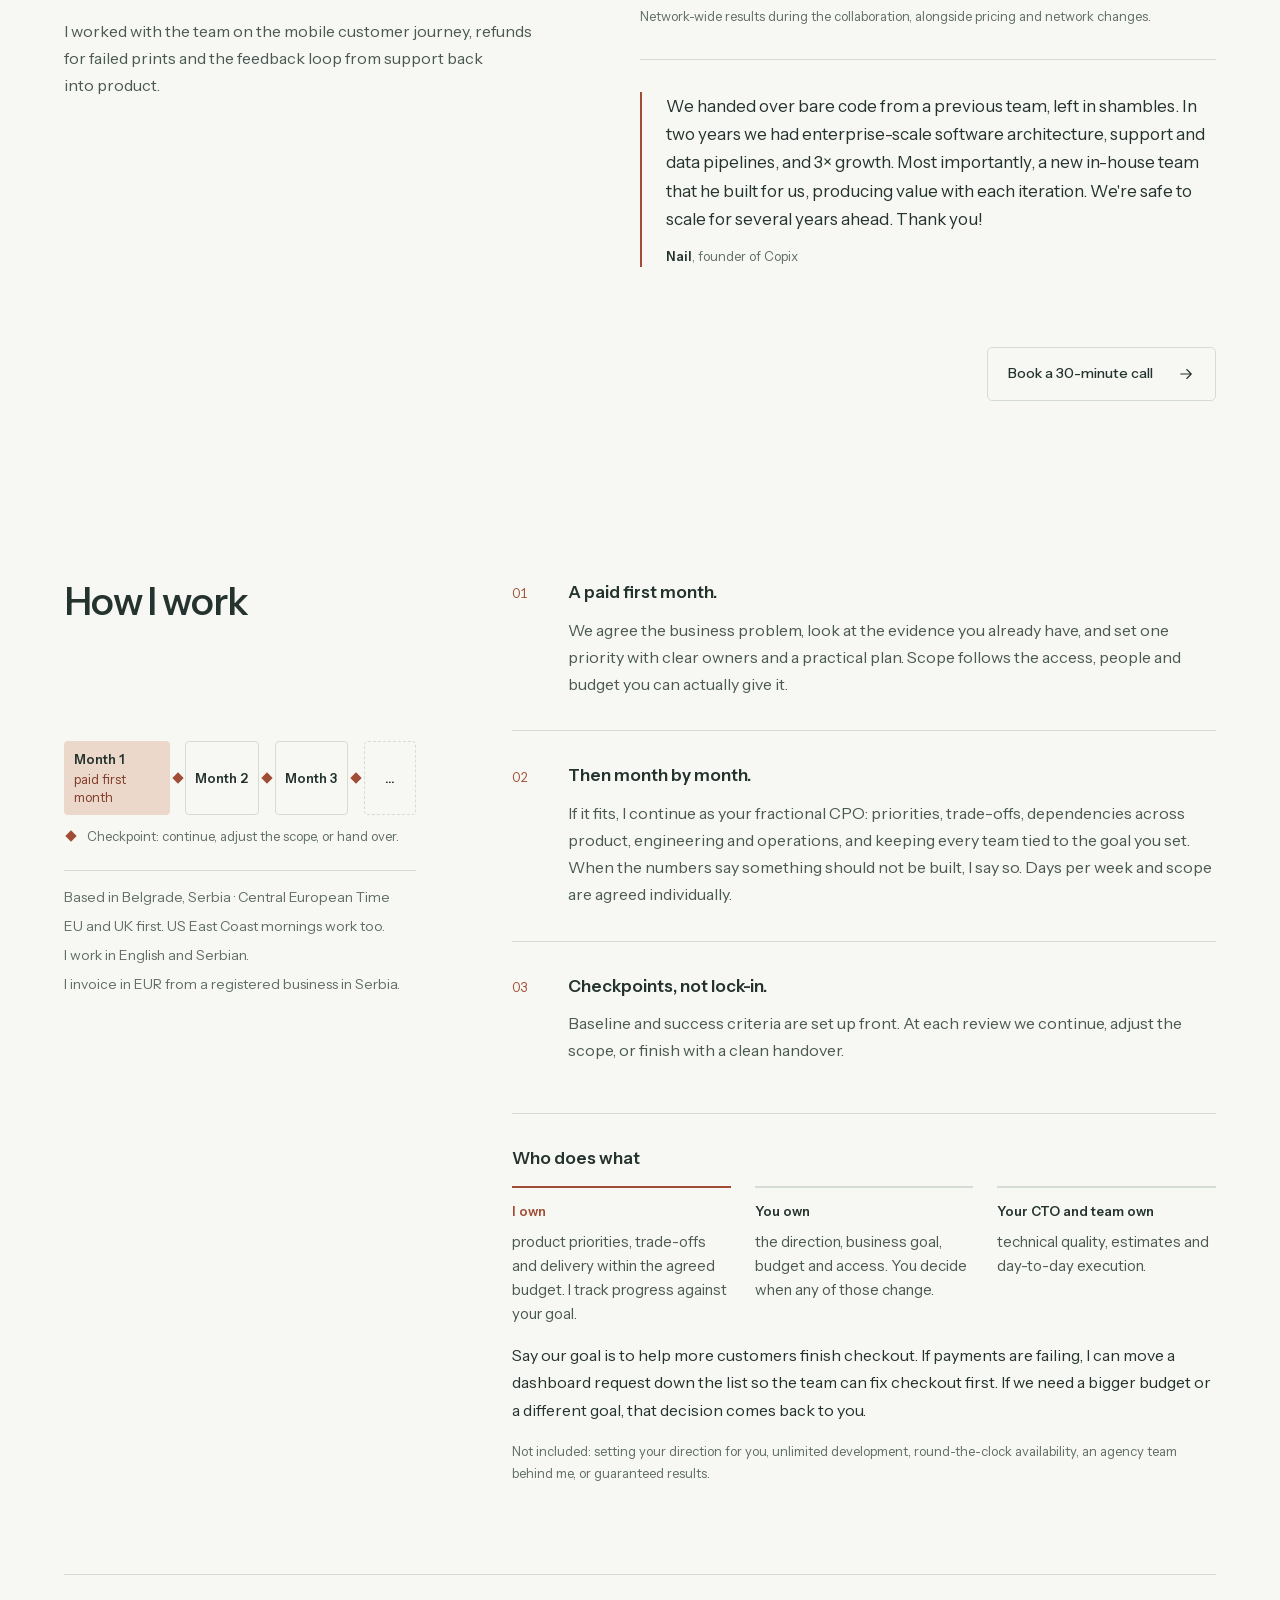
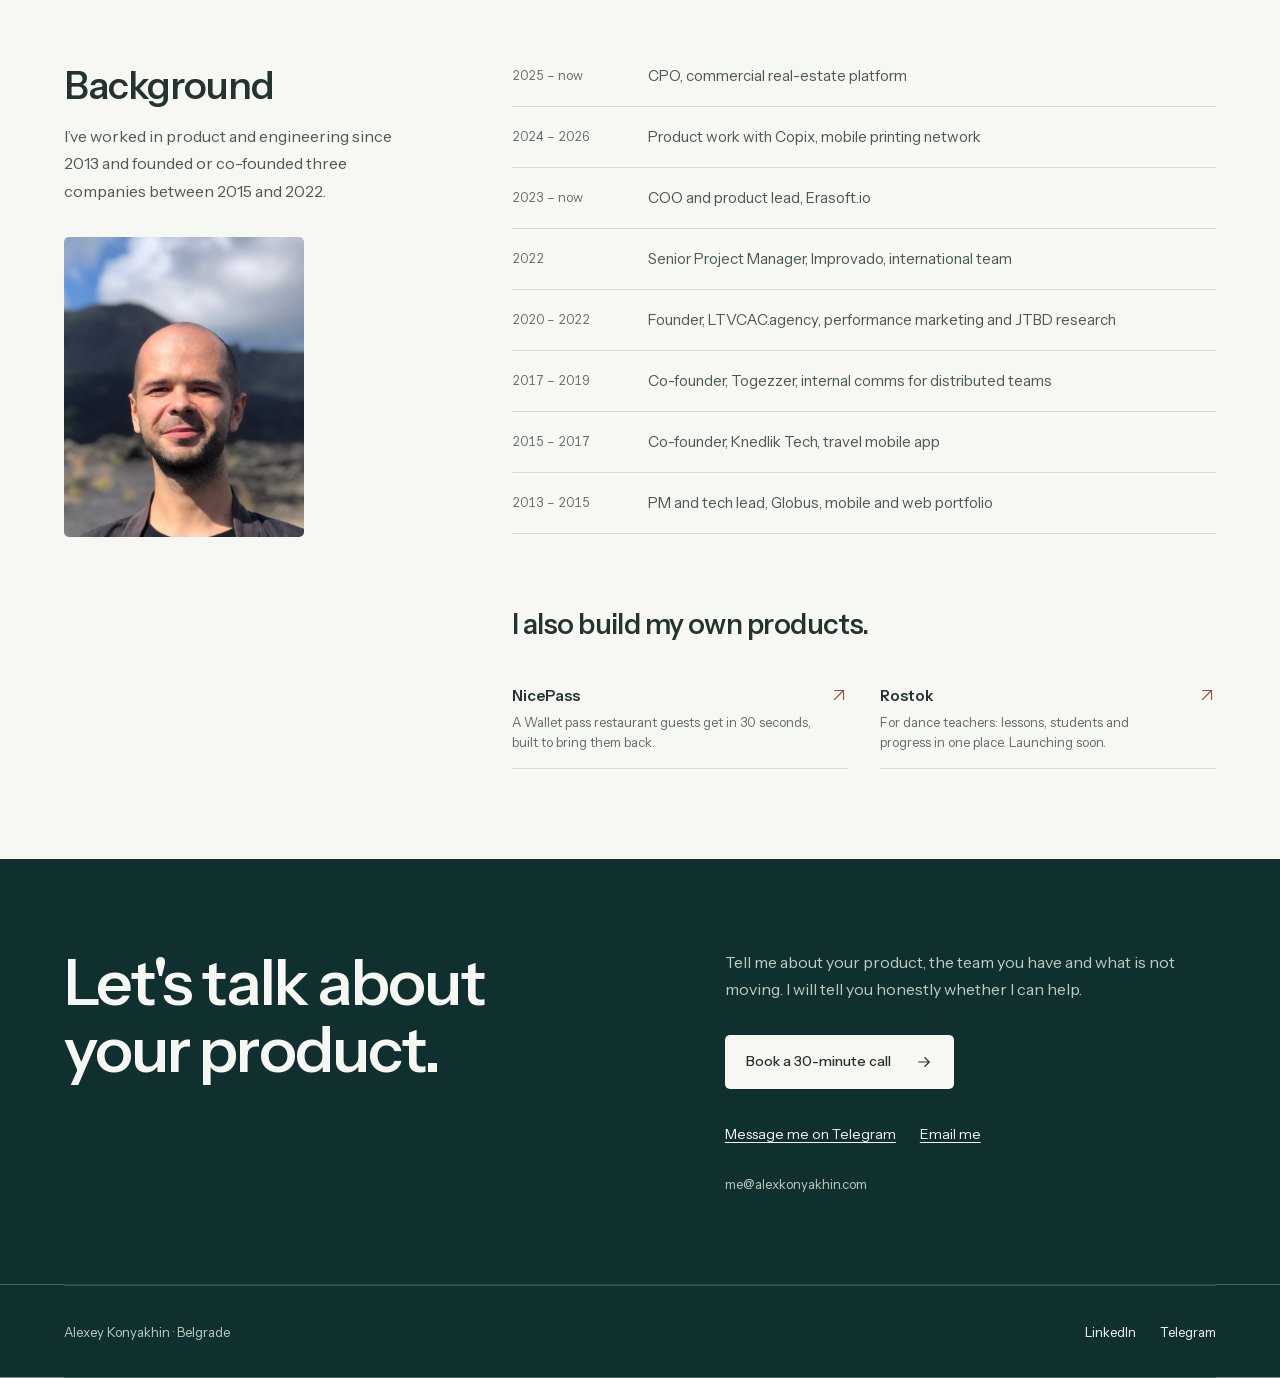
==== commit bcfb8255: "Move the hiring story below the ice The order under the hero is now the results on the ice, the hiri" ====
--- a/index.html
+++ b/index.html
@@ -87,11 +87,6 @@
       </div>
     </section>
 
-    <section id="hiring-story" class="hiring-story" aria-labelledby="hiring-title">
-      <h2 id="hiring-title">How an employee app became a hiring channel</h2>
-      <p>Apple had started rejecting a retail app I led because it was for employees only. App Store reviews showed that people were downloading it to look for work. I proposed opening one part of it to everyone: a job application form that anyone could fill in. The rest of the app stayed for employees only. That was enough for Apple to treat the app as public and approve it. In the first three months, the retailer received <strong>about 20,000 applications</strong> through it.</p>
-    </section>
-
     <section class="proof-section" aria-labelledby="proof-title">
       <h2 class="proof-title" id="proof-title">Results</h2>
       <div class="lead" data-lead>
@@ -129,6 +124,11 @@
       </div>
     </section>
 
+    <section id="hiring-story" class="hiring-story" aria-labelledby="hiring-title">
+      <h2 id="hiring-title">How an employee app became a hiring channel</h2>
+      <p>Apple had started rejecting a retail app I led because it was for employees only. App Store reviews showed that people were downloading it to look for work. I proposed opening one part of it to everyone: a job application form that anyone could fill in. The rest of the app stayed for employees only. That was enough for Apple to treat the app as public and approve it. In the first three months, the retailer received <strong>about 20,000 applications</strong> through it.</p>
+    </section>
+
     <!-- Excerpt of the full quote in the Copix case. Final wording is pending the founder-approved edit;
          change both places together. Optional extras the styles already support inside the figcaption:
          <img class="quote-photo" …> before the name, and a link around the name or the company. -->
--- a/styles.css
+++ b/styles.css
@@ -118,6 +118,10 @@
 
 /* Proof is set like figures in a report, with its qualifications attached.
    The caption sits on the paper just above the ice it names. */
+/* The results open directly under the hero; the story that follows the ice
+   needs no rule of its own, because the sheet's edge already divides them. */
+.proof-section { margin-top: clamp(2.5rem, 5vw, 4.5rem); }
+.proof-section + .hiring-story { margin-top: 0; border-top: 0; }
 .proof-title { padding-bottom: var(--space-4); font-size: .875rem; font-weight: 550; line-height: 1.6; letter-spacing: 0; }
 .proof-band { display: grid; grid-template-columns: repeat(4, minmax(0, 1fr)); gap: var(--space-6); margin: 0; padding: 0; list-style: none; }
 .proof-band li { display: flex; flex-direction: column; align-items: flex-start; }
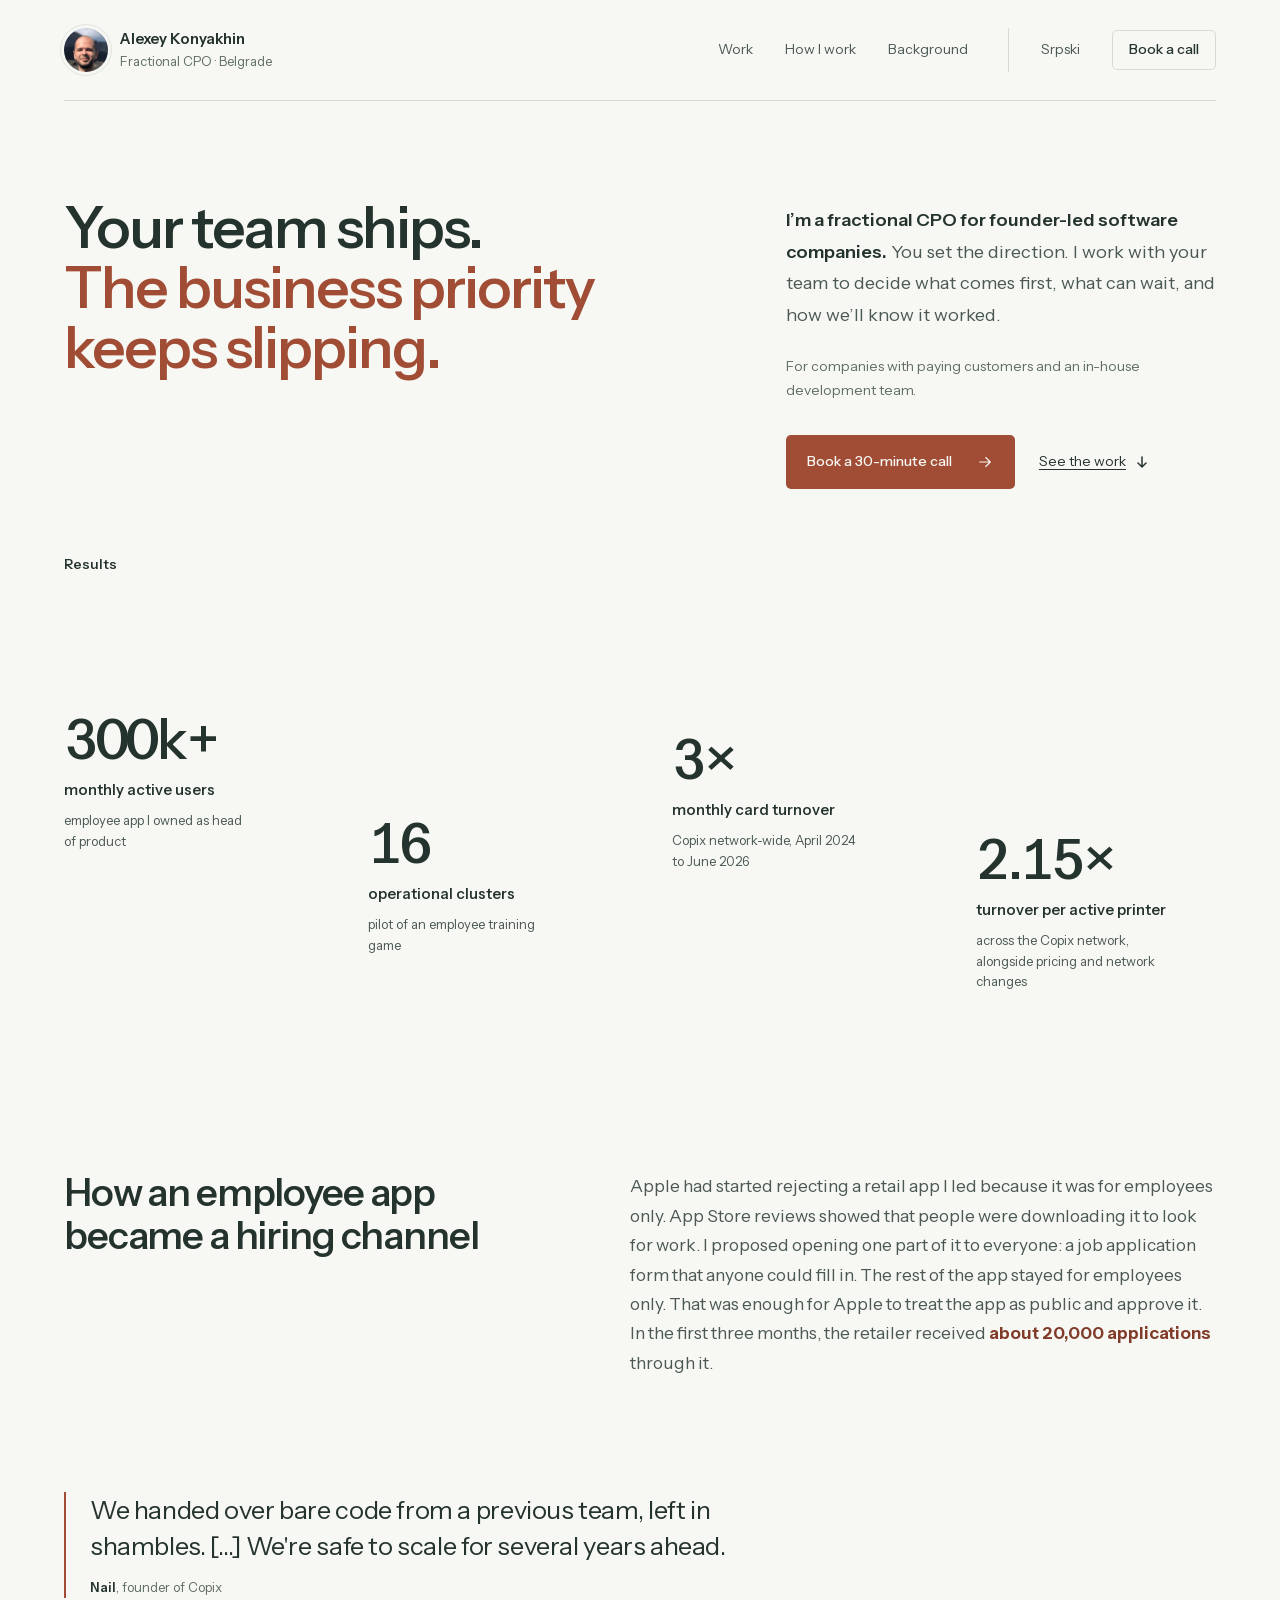
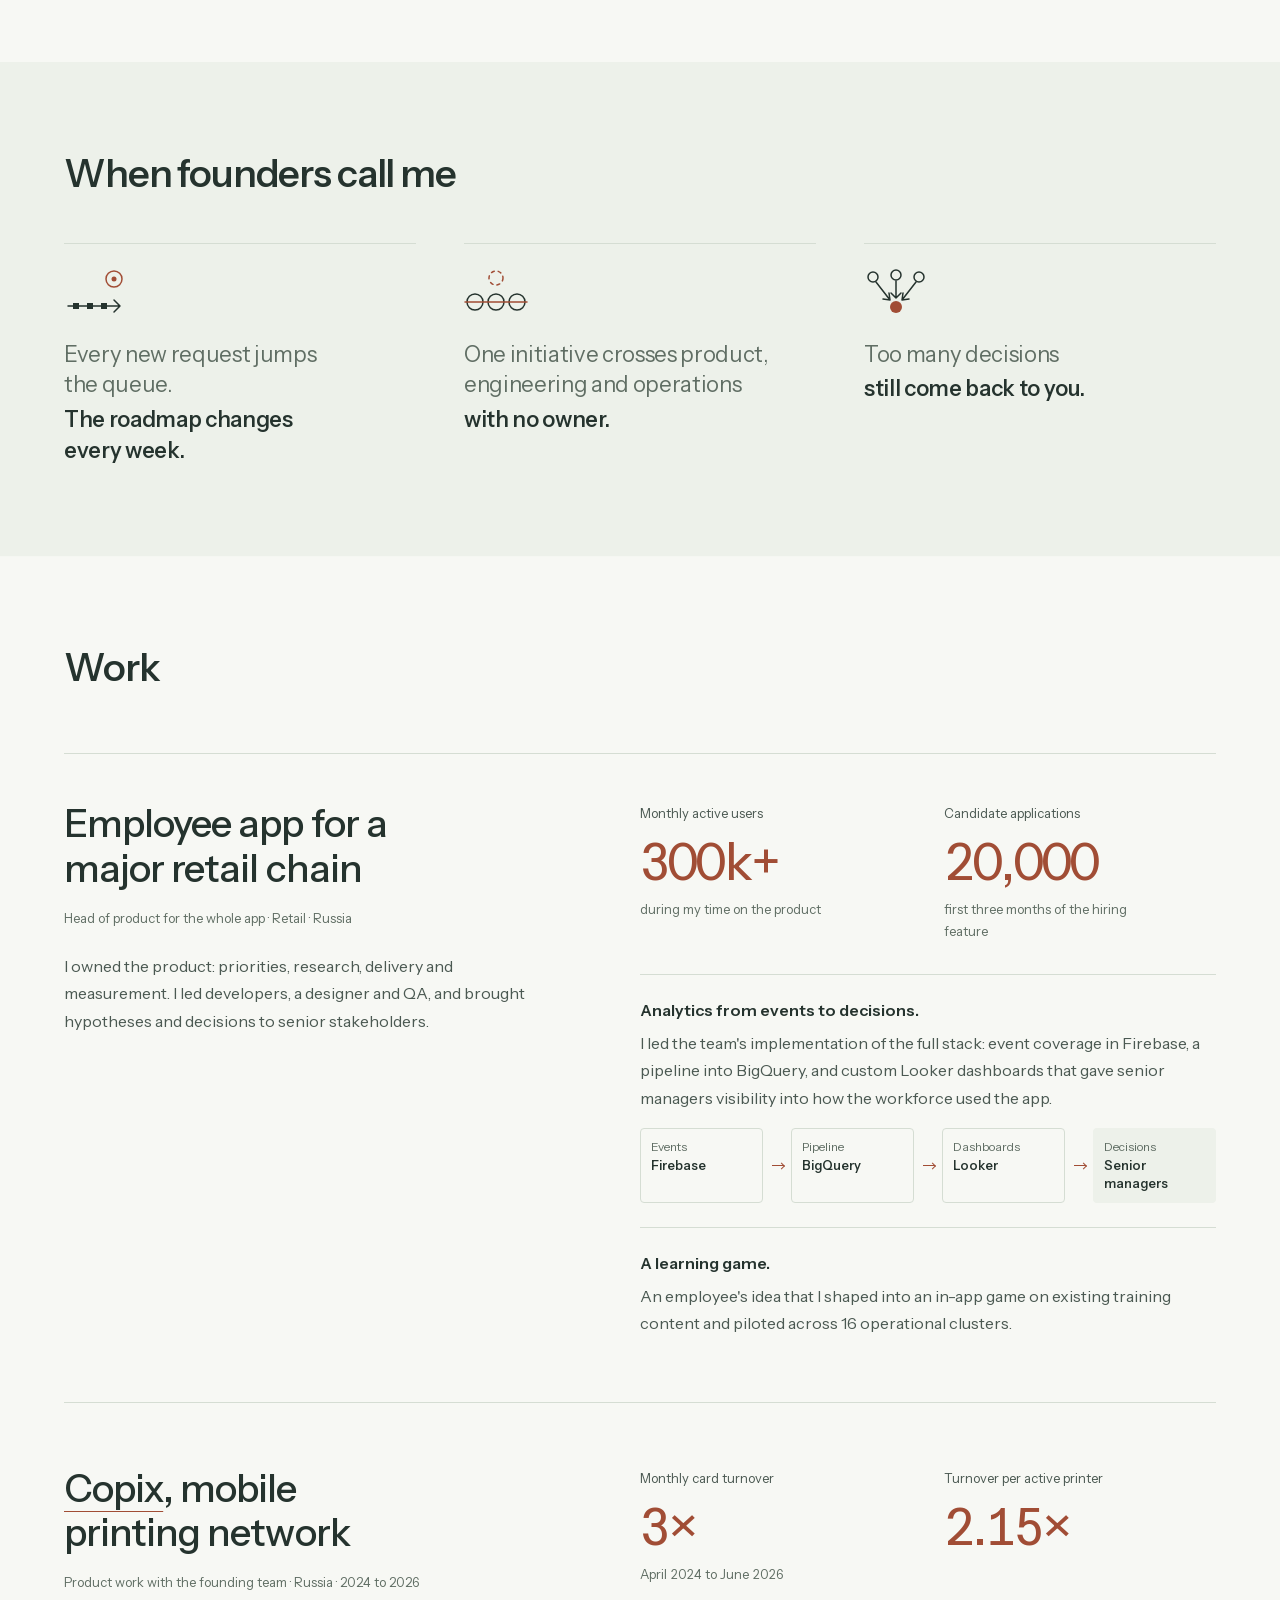
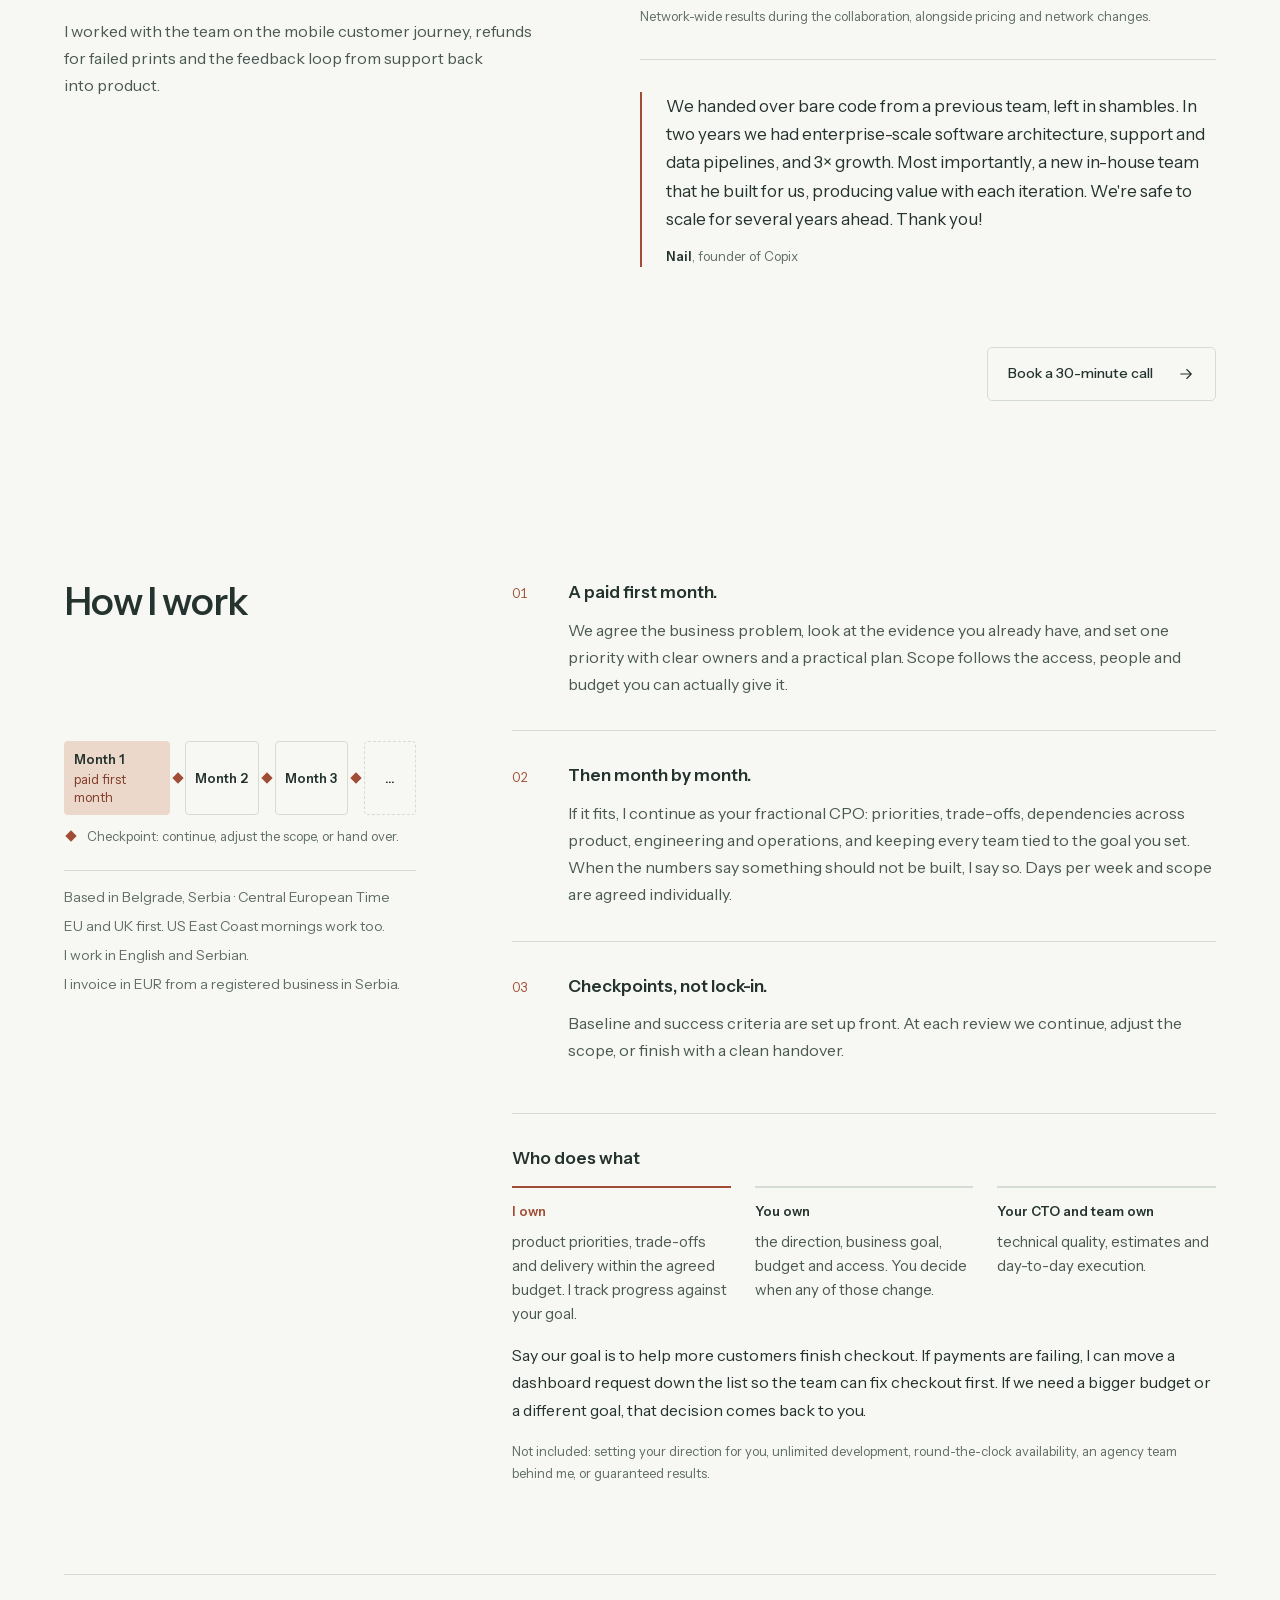
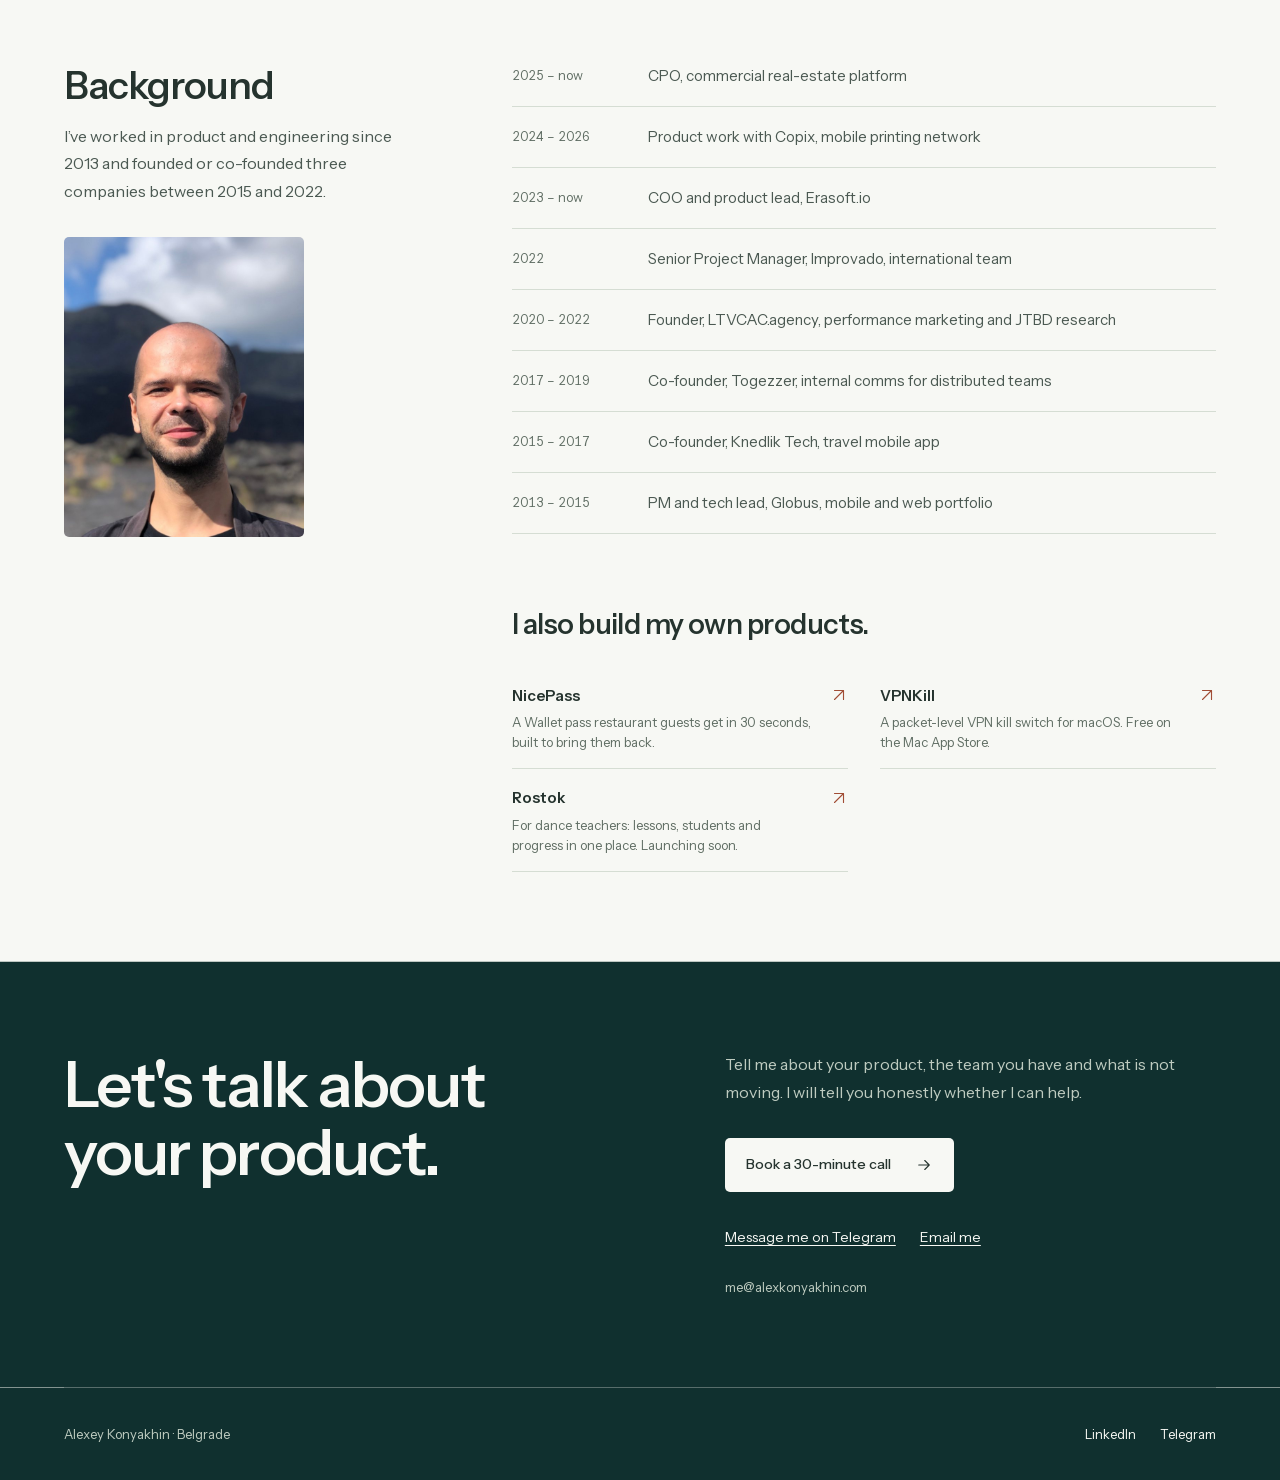
==== commit 073051ad: "List VPNKill among own products again It is a free app already on the Mac App Store that takes none " ====
--- a/index.html
+++ b/index.html
@@ -286,6 +286,7 @@
         <p>I also build my own products.</p>
         <div class="project-links" aria-label="Own products">
           <a href="https://nicepass.cc/"><span><span class="project-name">NicePass</span><span class="project-note">A Wallet pass restaurant guests get in 30 seconds, built to bring them back.</span></span><svg aria-hidden="true" width="18" height="18" viewBox="0 0 24 24" fill="none"><path d="M6 18 18 6M6 6h12v12" stroke="currentColor" stroke-width="1.5" stroke-linecap="round" stroke-linejoin="round"/></svg></a>
+          <a href="https://vpnkill.com/"><span><span class="project-name">VPNKill</span><span class="project-note">A packet-level VPN kill switch for macOS. Free on the Mac App Store.</span></span><svg aria-hidden="true" width="18" height="18" viewBox="0 0 24 24" fill="none"><path d="M6 18 18 6M6 6h12v12" stroke="currentColor" stroke-width="1.5" stroke-linecap="round" stroke-linejoin="round"/></svg></a>
           <a href="https://rostok.dance/"><span><span class="project-name">Rostok</span><span class="project-note">For dance teachers: lessons, students and progress in one place. Launching soon.</span></span><svg aria-hidden="true" width="18" height="18" viewBox="0 0 24 24" fill="none"><path d="M6 18 18 6M6 6h12v12" stroke="currentColor" stroke-width="1.5" stroke-linecap="round" stroke-linejoin="round"/></svg></a>
         </div>
       </div>
